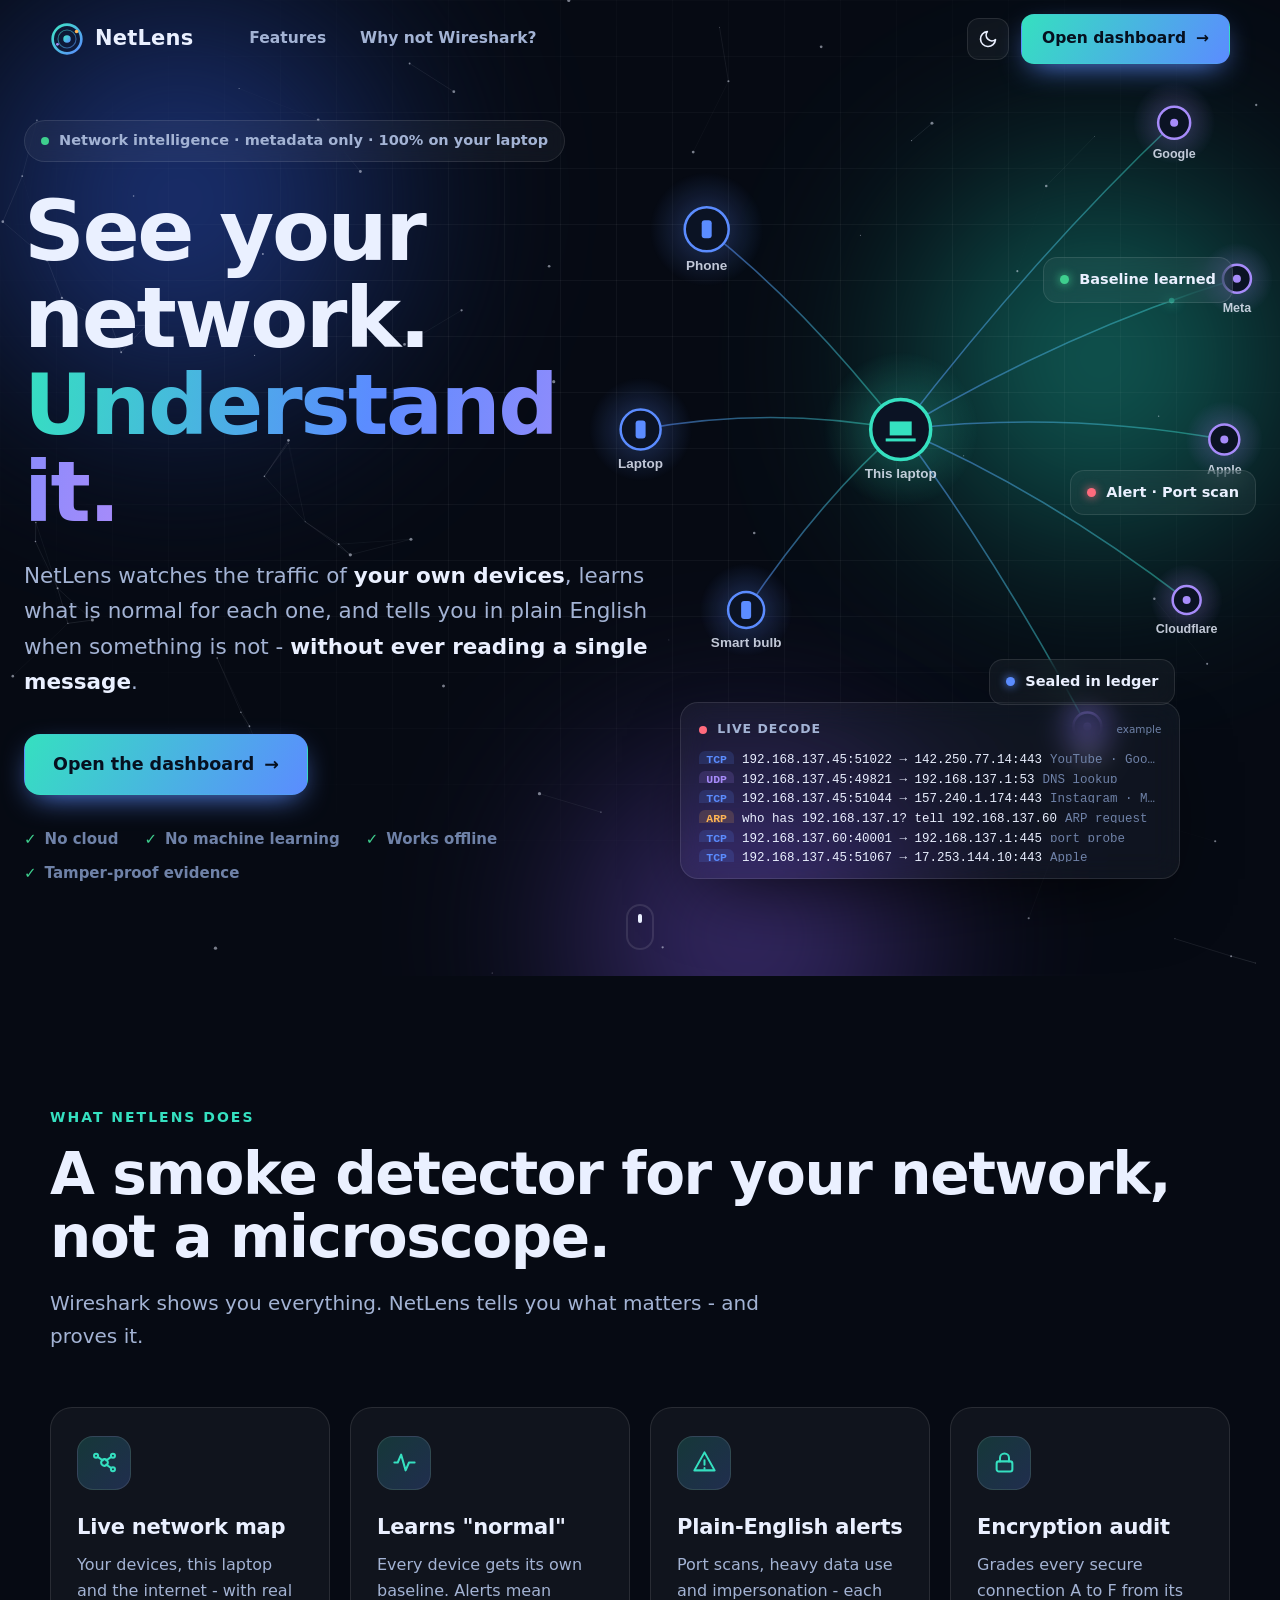
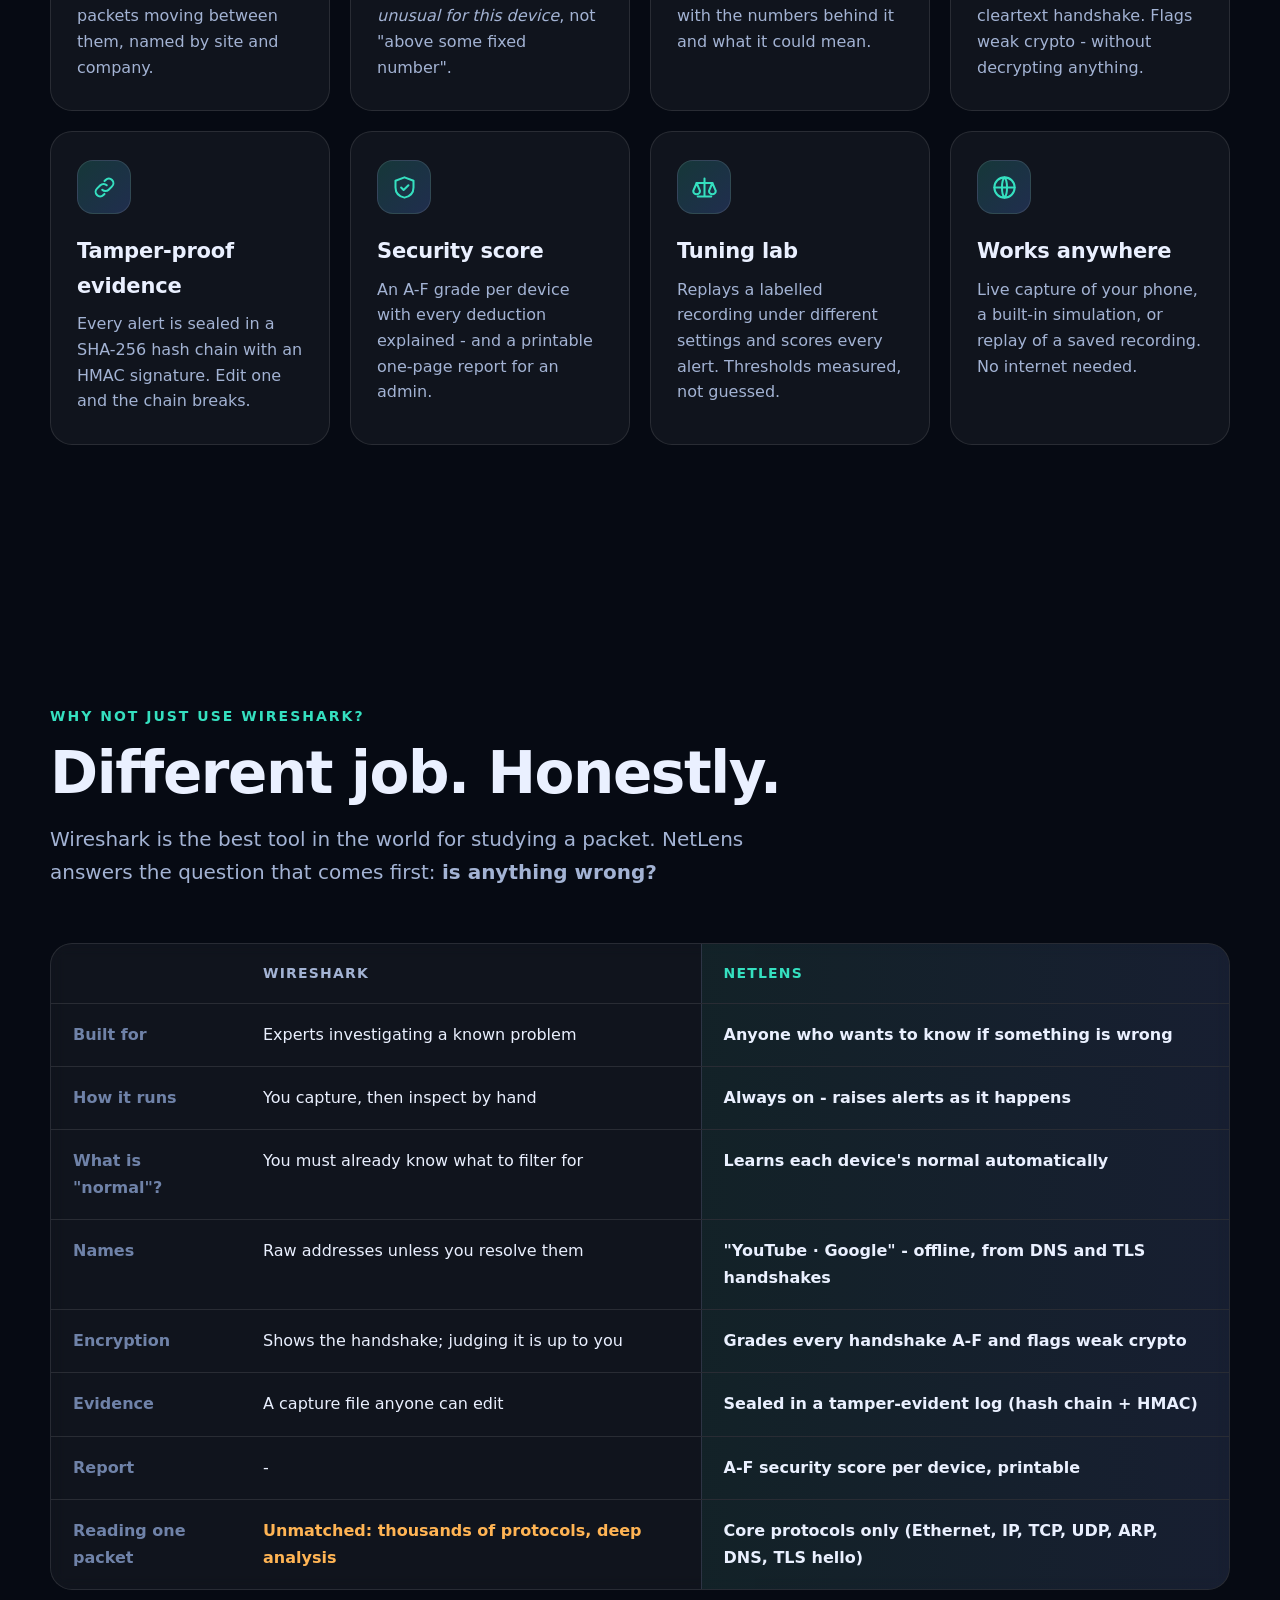
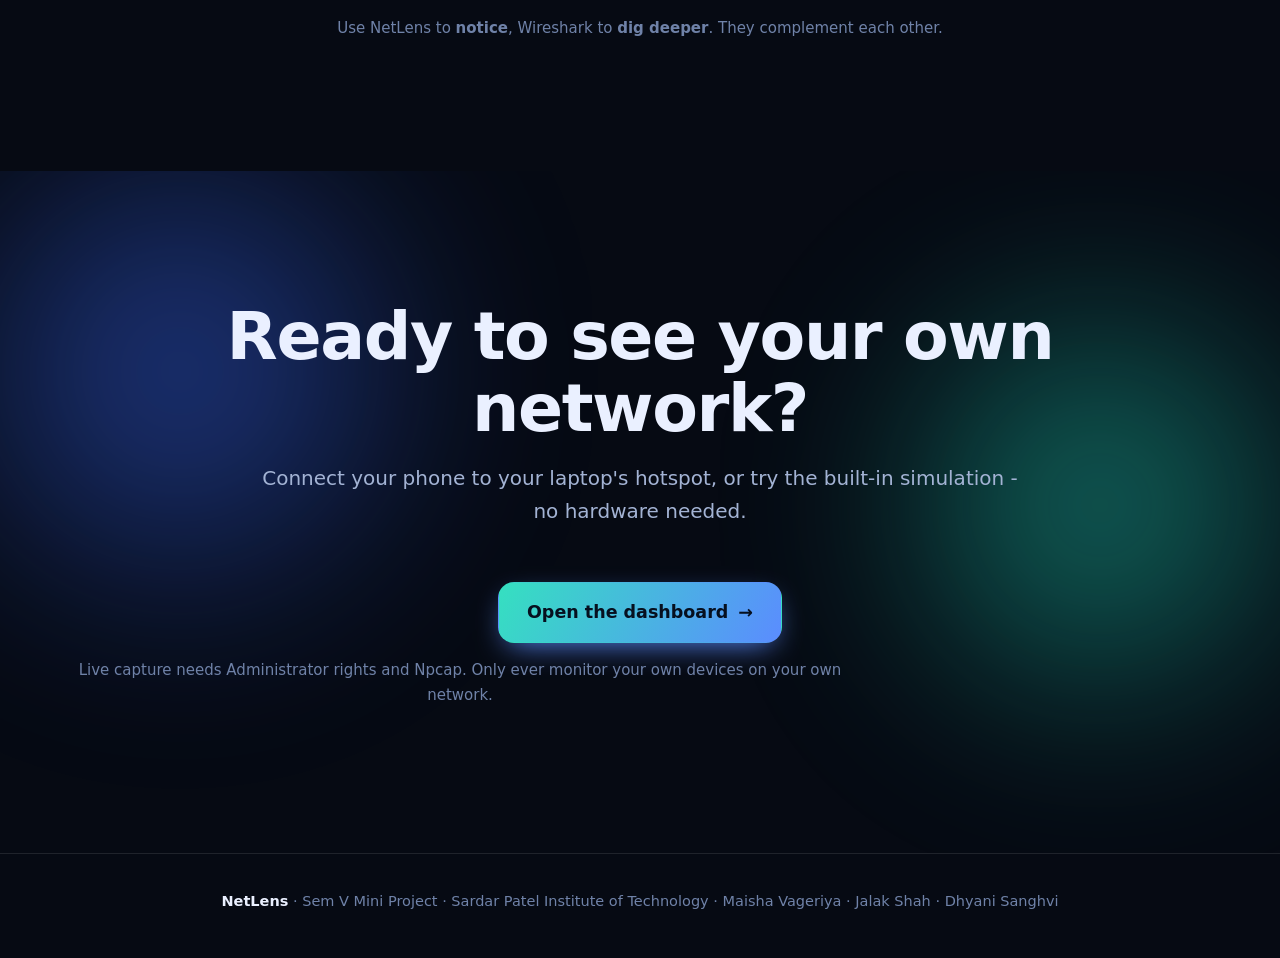
==== web/static/landing.html @ 74cfaad6 "Add landing page with a live network hero A new welcome page is served at / and the dashboard moves " ====
<!doctype html>
<html lang="en" data-theme="dark">
<head>
<meta charset="utf-8">
<meta name="viewport" content="width=device-width, initial-scale=1">
<title>NetLens - See your network. Understand it.</title>
<meta name="description" content="NetLens watches the traffic of your own devices, learns what is normal for each one, and tells you in plain English when something is not - without reading a single message.">
<link rel="icon" href="data:image/svg+xml,%3Csvg xmlns='http://www.w3.org/2000/svg' viewBox='0 0 64 64'%3E%3Ccircle cx='32' cy='32' r='26' fill='none' stroke='%233ee6c4' stroke-width='6'/%3E%3Ccircle cx='32' cy='32' r='9' fill='%235b8cff'/%3E%3C/svg%3E">
<script>
  /* Apply the saved theme before first paint (landing defaults to dark). */
  (function () {
    try { var t = JSON.parse(localStorage.getItem("netlens.theme")); if (t === "light" || t === "dark") document.documentElement.dataset.theme = t; } catch (e) {}
  })();
</script>
<link rel="stylesheet" href="css/landing.css">

</head>
<body>

<svg width="0" height="0" style="position:absolute" aria-hidden="true">
  <defs><linearGradient id="lg" x1="0" y1="0" x2="1" y2="1"><stop offset="0" stop-color="#3ee6c4"/><stop offset="1" stop-color="#5b8cff"/></linearGradient></defs>
</svg>

<div class="scrollbar" id="scrollbar"></div>

<header class="nav" id="nav">
  <a class="brand" href="#top" aria-label="NetLens home">
    <svg viewBox="0 0 64 64" aria-hidden="true"><circle cx="32" cy="32" r="27" fill="none" stroke="url(#lg)" stroke-width="5"/><circle cx="32" cy="32" r="17" fill="none" stroke="url(#lg)" stroke-width="2" opacity=".55"/><circle cx="32" cy="32" r="7" fill="url(#lg)"/><circle cx="50" cy="18" r="3.4" fill="#ffb454"/><circle cx="14" cy="42" r="2.6" fill="#a78bfa"/></svg>
    <b>NetLens</b>
  </a>
  <nav class="links">
    <a href="#features">Features</a><a href="#compare">Why not Wireshark?</a>
  </nav>
  <div class="actions">
    <button class="icon-btn" id="themeBtn" aria-label="Switch between dark and light theme" title="Switch theme">
      <svg class="sun" viewBox="0 0 24 24" fill="none" stroke="currentColor" stroke-width="2" stroke-linecap="round"><circle cx="12" cy="12" r="4"/><path d="M12 2v2M12 20v2M4.9 4.9l1.4 1.4M17.7 17.7l1.4 1.4M2 12h2M20 12h2M4.9 19.1l1.4-1.4M17.7 6.3l1.4-1.4"/></svg>
      <svg class="moon" viewBox="0 0 24 24" fill="none" stroke="currentColor" stroke-width="2" stroke-linecap="round" stroke-linejoin="round"><path d="M21 12.8A9 9 0 1 1 11.2 3a7 7 0 0 0 9.8 9.8z"/></svg>
    </button>
    <a class="btn primary" href="/dashboard">Open dashboard <span aria-hidden="true">→</span></a>
  </div>
</header>

<main id="top">

  <!-- ======================================================== HERO -->
  <section class="hero">
    <div class="aurora"><i class="a1"></i><i class="a2"></i><i class="a3"></i></div>
    <div class="grid-bg"></div>
    <canvas id="heroNet" aria-hidden="true"></canvas>

    <div class="hero-inner">
      <div class="hero-copy">
        <div class="pill reveal"><span class="dot"></span> Network intelligence · metadata only · 100% on your laptop</div>
        <h1 class="reveal d1">See your network.<br><span class="grad">Understand it.</span></h1>
        <p class="lead reveal d2">NetLens watches the traffic of <b>your own devices</b>, learns what is normal for each one, and tells you in plain English when something is not - <b>without ever reading a single message</b>.</p>
        <div class="cta-row reveal d3">
          <a class="btn primary lg" href="/dashboard">Open the dashboard <span aria-hidden="true">→</span></a>
          
        </div>
        <ul class="trust reveal d4">
          <li>No cloud</li><li>No machine learning</li><li>Works offline</li><li>Tamper-proof evidence</li>
        </ul>
      </div>

      <div class="hero-float">
        <div class="glass ticker reveal d2" aria-label="Live decode example">
          <div class="t-head"><span class="live"></span> LIVE DECODE <small>example</small></div>
          <div class="t-rows" id="ticker"></div>
        </div>
        <div class="chip c1" id="chipA"><i class="ok"></i><span>Baseline learned</span></div>
        <div class="chip c2" id="chipB"><i class="bad"></i><span>Alert · Port scan</span></div>
        <div class="chip c3" id="chipC"><i class="info"></i><span>Sealed in ledger</span></div>
      </div>
    </div>

    <a class="scroll-cue" href="#features" aria-label="Scroll down"><span></span></a>
  </section>

  <!-- ===================================================== FEATURES -->
  <section id="features" class="section">
    <div class="wrap">
      <div class="eyebrow reveal">What NetLens does</div>
      <h2 class="reveal d1">A smoke detector for your network,<br>not a microscope.</h2>
      <p class="sub reveal d2">Wireshark shows you everything. NetLens tells you what matters - and proves it.</p>

      <div class="cards">
        <article class="card tilt reveal"><div class="ico"><svg viewBox="0 0 24 24" aria-hidden="true"><circle cx="12" cy="12" r="3"/><circle cx="4.5" cy="6" r="1.8"/><circle cx="19.5" cy="6" r="1.8"/><circle cx="19.5" cy="18" r="1.8"/><path d="M6 7l4.5 3.2M18 7l-4.5 3.2M18 17l-4.5-3.2"/></svg></div><h3>Live network map</h3><p>Your devices, this laptop and the internet - with real packets moving between them, named by site and company.</p></article>
        <article class="card tilt reveal d1"><div class="ico"><svg viewBox="0 0 24 24" aria-hidden="true"><path d="M3 12h3l3-7 4 14 3-7h5"/></svg></div><h3>Learns "normal"</h3><p>Every device gets its own baseline. Alerts mean <i>unusual for this device</i>, not "above some fixed number".</p></article>
        <article class="card tilt reveal d2"><div class="ico"><svg viewBox="0 0 24 24" aria-hidden="true"><path d="M12 3l9 16H3z"/><path d="M12 10v4M12 17v.5"/></svg></div><h3>Plain-English alerts</h3><p>Port scans, heavy data use and impersonation - each with the numbers behind it and what it could mean.</p></article>
        <article class="card tilt reveal d3"><div class="ico"><svg viewBox="0 0 24 24" aria-hidden="true"><rect x="5" y="11" width="14" height="9" rx="2"/><path d="M8 11V8a4 4 0 018 0v3"/></svg></div><h3>Encryption audit</h3><p>Grades every secure connection A to F from its cleartext handshake. Flags weak crypto - without decrypting anything.</p></article>
        <article class="card tilt reveal"><div class="ico"><svg viewBox="0 0 24 24" aria-hidden="true"><path d="M10 14a4 4 0 005.7 0l3-3a4 4 0 00-5.7-5.7l-1 1"/><path d="M14 10a4 4 0 00-5.7 0l-3 3a4 4 0 005.7 5.7l1-1"/></svg></div><h3>Tamper-proof evidence</h3><p>Every alert is sealed in a SHA-256 hash chain with an HMAC signature. Edit one and the chain breaks.</p></article>
        <article class="card tilt reveal d1"><div class="ico"><svg viewBox="0 0 24 24" aria-hidden="true"><path d="M12 3l8 3v6c0 5-3.5 8-8 9-4.5-1-8-4-8-9V6z"/><path d="M9 12l2.2 2.2L15.5 10"/></svg></div><h3>Security score</h3><p>An A-F grade per device with every deduction explained - and a printable one-page report for an admin.</p></article>
        <article class="card tilt reveal d2"><div class="ico"><svg viewBox="0 0 24 24" aria-hidden="true"><path d="M12 4v16M6 20h12M5 8h14"/><path d="M5 8l-3 7a3 3 0 006 0zM19 8l-3 7a3 3 0 006 0z"/></svg></div><h3>Tuning lab</h3><p>Replays a labelled recording under different settings and scores every alert. Thresholds measured, not guessed.</p></article>
        <article class="card tilt reveal d3"><div class="ico"><svg viewBox="0 0 24 24" aria-hidden="true"><circle cx="12" cy="12" r="9"/><path d="M3 12h18M12 3c3 3 3 15 0 18M12 3c-3 3-3 15 0 18"/></svg></div><h3>Works anywhere</h3><p>Live capture of your phone, a built-in simulation, or replay of a saved recording. No internet needed.</p></article>
      </div>
    </div>
  </section>

  

  <!-- ====================================================== COMPARE -->
  <section id="compare" class="section">
    <div class="wrap">
      <div class="eyebrow reveal">Why not just use Wireshark?</div>
      <h2 class="reveal d1">Different job. Honestly.</h2>
      <p class="sub reveal d2">Wireshark is the best tool in the world for studying a packet. NetLens answers the question that comes first: <b>is anything wrong?</b></p>

      <div class="compare reveal">
        <div class="crow head"><div></div><div>Wireshark</div><div class="us">NetLens</div></div>
        <div class="crow"><div>Built for</div><div>Experts investigating a known problem</div><div class="us">Anyone who wants to know if something is wrong</div></div>
        <div class="crow"><div>How it runs</div><div>You capture, then inspect by hand</div><div class="us">Always on - raises alerts as it happens</div></div>
        <div class="crow"><div>What is "normal"?</div><div>You must already know what to filter for</div><div class="us">Learns each device's normal automatically</div></div>
        <div class="crow"><div>Names</div><div>Raw addresses unless you resolve them</div><div class="us">"YouTube · Google" - offline, from DNS and TLS handshakes</div></div>
        <div class="crow"><div>Encryption</div><div>Shows the handshake; judging it is up to you</div><div class="us">Grades every handshake A-F and flags weak crypto</div></div>
        <div class="crow"><div>Evidence</div><div>A capture file anyone can edit</div><div class="us">Sealed in a tamper-evident log (hash chain + HMAC)</div></div>
        <div class="crow"><div>Report</div><div>-</div><div class="us">A-F security score per device, printable</div></div>
        <div class="crow strong"><div>Reading one packet</div><div class="win">Unmatched: thousands of protocols, deep analysis</div><div class="us">Core protocols only (Ethernet, IP, TCP, UDP, ARP, DNS, TLS hello)</div></div>
      </div>
      <p class="fine center reveal">Use NetLens to <b>notice</b>, Wireshark to <b>dig deeper</b>. They complement each other.</p>
    </div>
  </section>

  <!-- =========================================================== CTA -->
  <section class="final section">
    <div class="aurora small"><i class="a1"></i><i class="a2"></i></div>
    <div class="wrap center">
      <h2 class="reveal">Ready to see your own network?</h2>
      <p class="sub reveal d1">Connect your phone to your laptop's hotspot, or try the built-in simulation - no hardware needed.</p>
      <div class="cta-row center reveal d2">
        <a class="btn primary lg" href="/dashboard">Open the dashboard <span aria-hidden="true">→</span></a>
      </div>
      <p class="fine reveal d3">Live capture needs Administrator rights and Npcap. Only ever monitor your own devices on your own network.</p>
    </div>
  </section>
</main>

<footer class="foot">
  <div class="wrap"><b>NetLens</b> · Sem V Mini Project · Sardar Patel Institute of Technology · Maisha Vageriya · Jalak Shah · Dhyani Sanghvi</div>
</footer>

<script src="js/landing-hero.js"></script>

</body>
</html>
---- web/static/css/landing.css ----
/* NetLens landing page - dark by default, light on request. Fully offline. */

:root, html[data-theme="dark"] {
  --bg: #060a13;
  --bg-2: #0a1020;
  --text: #eaf0ff;
  --muted: #a3b3d4;
  --faint: #6f82a8;
  --card: rgba(255, 255, 255, .045);
  --card-b: rgba(255, 255, 255, .10);
  --card-hi: rgba(255, 255, 255, .08);
  --accent: #5b8cff;
  --accent-2: #35e0c0;
  --violet: #a78bfa;
  --ok: #3ecf8e;
  --bad: #ff6b7d;
  --warn: #ffb454;
  --grid: rgba(255, 255, 255, .045);
  --nav-bg: rgba(6, 10, 19, .66);
  --shadow: 0 30px 80px -30px rgba(0, 0, 0, .8);
  --btn-text: #06101f;
  --hex-bg: #0b1324;
  color-scheme: dark;
}
html[data-theme="light"] {
  --bg: #f4f7fd;
  --bg-2: #ffffff;
  --text: #0f1930;
  --muted: #46557a;
  --faint: #7686a8;
  --card: rgba(255, 255, 255, .82);
  --card-b: #d9e2f2;
  --card-hi: #ffffff;
  --accent: #2456d8;
  --accent-2: #0f9d8f;
  --violet: #6d4fd6;
  --ok: #138a55;
  --bad: #d03a3a;
  --warn: #b45f06;
  --grid: rgba(20, 40, 90, .06);
  --nav-bg: rgba(244, 247, 253, .78);
  --shadow: 0 30px 70px -30px rgba(30, 50, 100, .35);
  --btn-text: #ffffff;
  --hex-bg: #121a2b;
  color-scheme: light;
}

* { box-sizing: border-box; }
html { scroll-behavior: smooth; scroll-padding-top: 76px; }
body {
  margin: 0; background: var(--bg); color: var(--text); overflow-x: hidden;
  font: 17px/1.65 "Segoe UI Variable Text", "Segoe UI", Inter, system-ui, -apple-system, Roboto, sans-serif;
  -webkit-font-smoothing: antialiased; transition: background .35s, color .35s;
}
a { color: inherit; text-decoration: none; }
b { font-weight: 650; }
code { font-family: "Cascadia Mono", Consolas, monospace; font-size: .86em; background: var(--card); border: 1px solid var(--card-b); border-radius: 7px; padding: 1px 7px; }
.wrap { width: min(1180px, 100% - 48px); margin: 0 auto; }
.center { text-align: center; }
.grad { background: linear-gradient(100deg, var(--accent-2), var(--accent) 55%, var(--violet)); -webkit-background-clip: text; background-clip: text; color: transparent; }

/* ------------------------------------------------------------------ nav */
.scrollbar { position: fixed; top: 0; left: 0; height: 3px; width: 0; z-index: 100; background: linear-gradient(90deg, var(--accent-2), var(--accent), var(--violet)); box-shadow: 0 0 14px var(--accent); }
.nav { position: fixed; top: 0; left: 0; right: 0; z-index: 90; display: flex; align-items: center; gap: 24px; padding: 14px max(24px, calc((100% - 1180px) / 2)); background: transparent; transition: background .3s, backdrop-filter .3s, border-color .3s; border-bottom: 1px solid transparent; }
.nav.stuck { background: var(--nav-bg); backdrop-filter: blur(14px) saturate(1.4); border-bottom-color: var(--card-b); }
.brand { display: flex; align-items: center; gap: 11px; font-size: 21px; letter-spacing: .2px; }
.brand svg { width: 34px; height: 34px; }
.links { display: flex; gap: 6px; margin-left: 18px; flex: 1; }
.links a { padding: 8px 14px; border-radius: 10px; color: var(--muted); font-weight: 550; font-size: 15.5px; transition: color .2s, background .2s; }
.links a:hover { color: var(--text); background: var(--card); }
.actions { display: flex; align-items: center; gap: 12px; }
.icon-btn { width: 42px; height: 42px; border-radius: 12px; border: 1px solid var(--card-b); background: var(--card); color: var(--text); cursor: pointer; display: grid; place-items: center; transition: transform .2s, background .2s; }
.icon-btn:hover { transform: rotate(18deg) scale(1.06); background: var(--card-hi); }
.icon-btn svg { width: 20px; height: 20px; }
html[data-theme="dark"] .icon-btn .sun { display: none; }
html[data-theme="light"] .icon-btn .moon { display: none; }

.btn { display: inline-flex; align-items: center; gap: 10px; padding: 11px 20px; border-radius: 13px; font-weight: 650; font-size: 15.5px; border: 1px solid var(--card-b); background: var(--card); color: var(--text); cursor: pointer; transition: transform .2s, box-shadow .25s, background .2s; white-space: nowrap; }
.btn:hover { transform: translateY(-2px); background: var(--card-hi); }
.btn.primary { background: linear-gradient(120deg, var(--accent-2), var(--accent)); color: var(--btn-text); border-color: transparent; box-shadow: 0 10px 30px -10px var(--accent); }
.btn.primary:hover { box-shadow: 0 16px 40px -10px var(--accent); background: linear-gradient(120deg, var(--accent-2), var(--accent)); filter: brightness(1.08); }
.btn.lg { padding: 15px 28px; font-size: 17.5px; border-radius: 16px; }
.btn span { transition: transform .25s; }
.btn:hover span { transform: translateX(4px); }

/* ----------------------------------------------------------------- hero */
.hero { position: relative; min-height: 100vh; display: flex; align-items: center; overflow: hidden; padding: 120px 0 90px; isolation: isolate; }
.aurora { position: absolute; inset: 0; z-index: -3; overflow: hidden; }
.aurora i { position: absolute; border-radius: 50%; filter: blur(90px); opacity: .55; animation: drift 22s ease-in-out infinite; }
.aurora .a1 { width: 640px; height: 640px; left: -140px; top: -120px; background: radial-gradient(circle, #3a6bff, transparent 65%); }
.aurora .a2 { width: 560px; height: 560px; right: -100px; top: 8%; background: radial-gradient(circle, #20e0c0, transparent 65%); animation-delay: -7s; animation-duration: 28s; }
.aurora .a3 { width: 520px; height: 520px; left: 38%; bottom: -220px; background: radial-gradient(circle, #8f63ff, transparent 65%); animation-delay: -13s; }
html[data-theme="light"] .aurora i { opacity: .28; }
.aurora.small { position: absolute; z-index: -1; }
@keyframes drift { 0%, 100% { transform: translate(0, 0) scale(1); } 33% { transform: translate(60px, 40px) scale(1.12); } 66% { transform: translate(-40px, 70px) scale(.94); } }
.grid-bg { position: absolute; inset: 0; z-index: -2; background-image: linear-gradient(var(--grid) 1px, transparent 1px), linear-gradient(90deg, var(--grid) 1px, transparent 1px); background-size: 56px 56px; mask-image: radial-gradient(ellipse 80% 70% at 55% 40%, #000 30%, transparent 78%); -webkit-mask-image: radial-gradient(ellipse 80% 70% at 55% 40%, #000 30%, transparent 78%); }
#heroNet { position: absolute; inset: 0; width: 100%; height: 100%; z-index: -1; }
.hero-inner { width: min(1240px, 100% - 48px); margin: 0 auto; display: grid; grid-template-columns: minmax(0, 1.05fr) minmax(0, .95fr); gap: 20px; align-items: center; position: relative; }
.pill { display: inline-flex; align-items: center; gap: 10px; padding: 8px 16px; border-radius: 99px; border: 1px solid var(--card-b); background: var(--card); backdrop-filter: blur(8px); font-size: 14.5px; color: var(--muted); font-weight: 550; }
.pill .dot { width: 8px; height: 8px; border-radius: 50%; background: var(--ok); box-shadow: 0 0 0 0 var(--ok); animation: ping 2s infinite; }
@keyframes ping { 70% { box-shadow: 0 0 0 9px transparent; } 100% { box-shadow: 0 0 0 0 transparent; } }
.hero h1 { font-size: clamp(44px, 6.6vw, 88px); line-height: 1.03; letter-spacing: -2.4px; margin: 26px 0 22px; font-weight: 780; }
.lead { font-size: clamp(18px, 1.7vw, 21.5px); color: var(--muted); max-width: 640px; margin: 0 0 34px; }
.lead b { color: var(--text); }
.cta-row { display: flex; gap: 14px; flex-wrap: wrap; }
.cta-row.center { justify-content: center; }
.trust { display: flex; gap: 10px 26px; flex-wrap: wrap; list-style: none; padding: 0; margin: 32px 0 0; color: var(--faint); font-size: 15px; font-weight: 550; }
.trust li::before { content: "✓"; color: var(--ok); margin-right: 8px; font-weight: 800; }

.hero-float { position: relative; height: 560px; }
.glass { background: var(--card); border: 1px solid var(--card-b); backdrop-filter: blur(14px) saturate(1.3); border-radius: 18px; box-shadow: var(--shadow); }
.ticker { position: absolute; left: 0; bottom: -96px; width: min(500px, 100%); padding: 16px 18px; }
.t-head { display: flex; align-items: center; gap: 10px; font-size: 12.5px; font-weight: 750; letter-spacing: 1px; color: var(--muted); margin-bottom: 10px; }
.t-head small { font-weight: 500; letter-spacing: 0; color: var(--faint); margin-left: auto; }
.live { width: 8px; height: 8px; border-radius: 50%; background: var(--bad); animation: blink 1.1s infinite; }
@keyframes blink { 50% { opacity: .25; } }
.t-rows { font-family: "Cascadia Mono", Consolas, monospace; font-size: 12.5px; display: grid; gap: 6px; height: 112px; overflow: hidden; }
.t-row { display: flex; gap: 8px; align-items: baseline; animation: rowin .5s ease-out both; white-space: nowrap; min-width: 0; overflow: hidden; }
.t-row > span:nth-child(2) { flex: none; }
.t-row .pr { font-weight: 700; padding: 0 7px; border-radius: 6px; font-size: 11.5px; }
.t-row .pr.TCP { color: var(--accent); background: rgba(91, 140, 255, .16); }
.t-row .pr.UDP { color: var(--violet); background: rgba(167, 139, 250, .16); }
.t-row .pr.ARP { color: var(--warn); background: rgba(255, 180, 84, .16); }
.t-row .nm { color: var(--faint); overflow: hidden; text-overflow: ellipsis; }
@keyframes rowin { from { opacity: 0; transform: translateY(10px); } to { opacity: 1; transform: none; } }
.chip { position: absolute; display: flex; align-items: center; gap: 10px; padding: 10px 16px; border-radius: 14px; font-size: 14.5px; font-weight: 650; background: var(--card); border: 1px solid var(--card-b); backdrop-filter: blur(14px); box-shadow: var(--shadow); animation: bob 6s ease-in-out infinite; }
.chip i { width: 9px; height: 9px; border-radius: 50%; }
.chip i.ok { background: var(--ok); box-shadow: 0 0 10px var(--ok); }
.chip i.bad { background: var(--bad); box-shadow: 0 0 10px var(--bad); }
.chip i.info { background: var(--accent); box-shadow: 0 0 10px var(--accent); }
.chip.c1 { right: 4%; top: 6%; }
.chip.c2 { right: 0; top: 44%; animation-delay: -2s; }
.chip.c3 { right: 14%; bottom: 14%; animation-delay: -4s; }
@keyframes bob { 0%, 100% { transform: translateY(0); } 50% { transform: translateY(-12px); } }
.scroll-cue { position: absolute; bottom: 26px; left: 50%; transform: translateX(-50%); width: 28px; height: 46px; border: 2px solid var(--card-b); border-radius: 18px; display: grid; justify-items: center; padding-top: 8px; }
.scroll-cue span { width: 4px; height: 9px; border-radius: 3px; background: var(--text); animation: wheel 1.8s infinite; }
@keyframes wheel { 0% { opacity: 1; transform: translateY(0); } 80% { opacity: 0; transform: translateY(16px); } 100% { opacity: 0; } }

/* -------------------------------------------------------------- sections */
.section { padding: 130px 0; position: relative; }
.eyebrow { font-size: 14px; font-weight: 750; letter-spacing: 2px; text-transform: uppercase; color: var(--accent-2); margin-bottom: 14px; }
.section h2 { font-size: clamp(34px, 4.6vw, 58px); line-height: 1.08; letter-spacing: -1.4px; margin: 0 0 18px; font-weight: 760; }
.sub { font-size: 20px; color: var(--muted); max-width: 760px; margin: 0 0 54px; }
.center .sub { margin-left: auto; margin-right: auto; }
.fine { color: var(--faint); font-size: 15px; max-width: 820px; }
.fine.center { margin: 26px auto 0; text-align: center; }

.cards { display: grid; grid-template-columns: repeat(4, minmax(0, 1fr)); gap: 20px; }
@media (max-width: 1100px) { .cards { grid-template-columns: repeat(2, 1fr); } }
@media (max-width: 640px) { .cards { grid-template-columns: 1fr; } }
.card { position: relative; padding: 28px 26px 30px; border-radius: 22px; background: var(--card); border: 1px solid var(--card-b); overflow: hidden; transform-style: preserve-3d; transition: transform .25s ease-out, border-color .3s, box-shadow .3s; }
.card::before { content: ""; position: absolute; inset: 0; background: radial-gradient(420px circle at var(--mx, 50%) var(--my, 0%), rgba(91, 140, 255, .22), transparent 45%); opacity: 0; transition: opacity .3s; pointer-events: none; }
.card:hover { border-color: rgba(91, 140, 255, .55); box-shadow: 0 24px 60px -24px rgba(91, 140, 255, .5); }
.card:hover::before { opacity: 1; }
.card .ico svg { width: 27px; height: 27px; fill: none; stroke: currentColor; stroke-width: 1.8; stroke-linecap: round; stroke-linejoin: round; }
.card .ico { width: 54px; height: 54px; border-radius: 16px; display: grid; place-items: center; font-size: 25px; font-weight: 800; background: linear-gradient(135deg, rgba(53, 224, 192, .18), rgba(91, 140, 255, .22)); border: 1px solid var(--card-b); margin-bottom: 20px; color: var(--accent-2); }
.card h3 { margin: 0 0 8px; font-size: 21px; letter-spacing: -.2px; }
.card p { margin: 0; color: var(--muted); font-size: 16px; line-height: 1.6; }

/* ------------------------------------------------------------- compare */
.compare { border: 1px solid var(--card-b); border-radius: 22px; overflow: hidden; background: var(--card); backdrop-filter: blur(8px); }
.crow { display: grid; grid-template-columns: 190px 1fr 1.15fr; gap: 0; border-top: 1px solid var(--card-b); font-size: 16px; }
.crow > div { padding: 18px 22px; }
.crow > div:first-child { color: var(--faint); font-weight: 650; }
.crow > .us { background: linear-gradient(90deg, rgba(53, 224, 192, .07), rgba(91, 140, 255, .09)); border-left: 1px solid var(--card-b); font-weight: 560; }
.crow.head { border-top: 0; font-weight: 750; font-size: 14px; letter-spacing: 1.2px; text-transform: uppercase; color: var(--muted); }
.crow.head .us { color: var(--accent-2); }
.crow.strong .win { color: var(--warn); font-weight: 600; }
@media (max-width: 800px) { .crow { grid-template-columns: 1fr; } .crow > .us { border-left: 0; } .crow.head { display: none; } }

/* ----------------------------------------------------------- final CTA */
.final { overflow: hidden; isolation: isolate; text-align: center; }
.final h2 { font-size: clamp(36px, 5.2vw, 68px); }
.foot { padding: 36px 0 44px; color: var(--faint); font-size: 14.5px; border-top: 1px solid var(--card-b); text-align: center; }
.foot b { color: var(--text); }

/* -------------------------------------------------------------- reveal */
.reveal { opacity: 0; transform: translateY(28px); transition: opacity .8s cubic-bezier(.2, .8, .2, 1), transform .8s cubic-bezier(.2, .8, .2, 1); }
.reveal.in { opacity: 1; transform: none; }
.reveal.d1 { transition-delay: .09s; } .reveal.d2 { transition-delay: .18s; } .reveal.d3 { transition-delay: .27s; } .reveal.d4 { transition-delay: .36s; }

@media (max-width: 960px) {
  .hero-inner { grid-template-columns: 1fr; }
  .hero-float { height: 300px; }
  .links { display: none; }
  .nav { gap: 12px; }
  .actions { margin-left: auto; }
}
@media (prefers-reduced-motion: reduce) {
  *, *::before, *::after { animation-duration: .001ms !important; animation-iteration-count: 1 !important; transition-duration: .001ms !important; scroll-behavior: auto !important; }
  .reveal { opacity: 1; transform: none; }
}
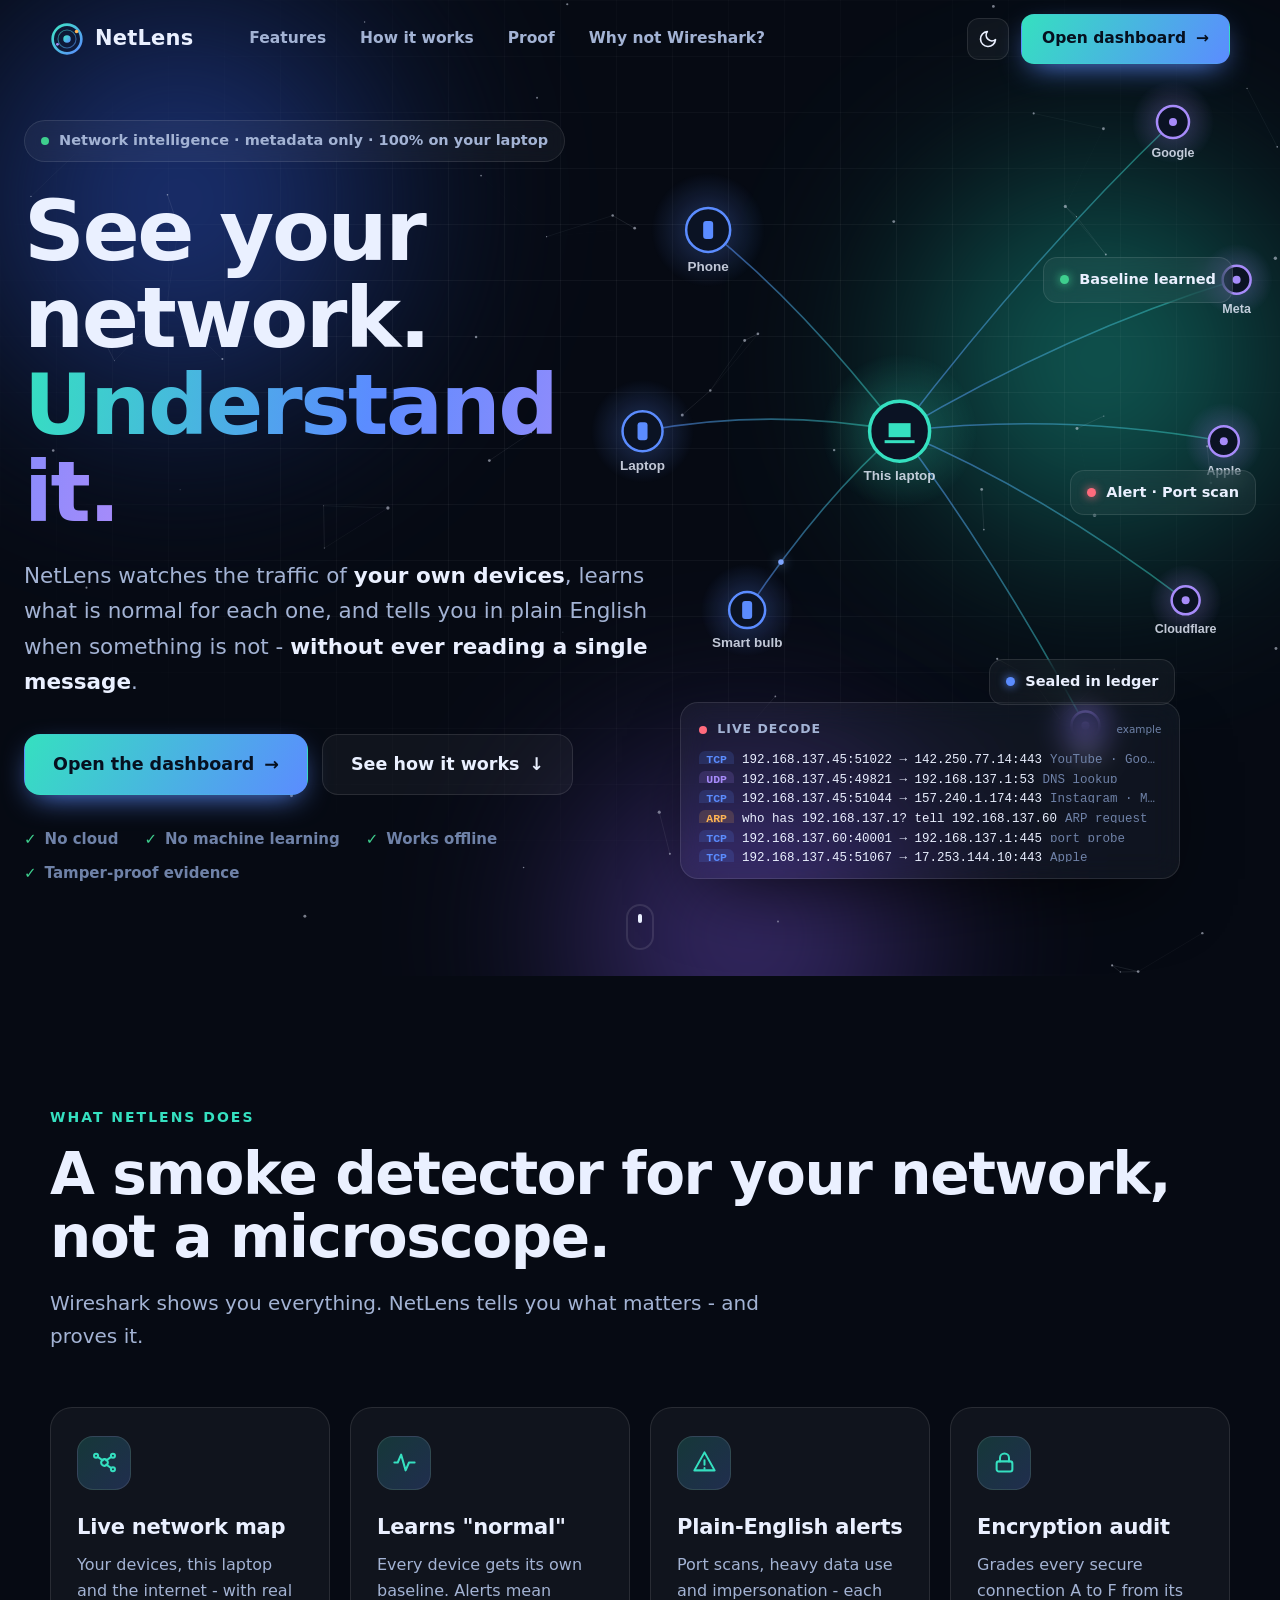
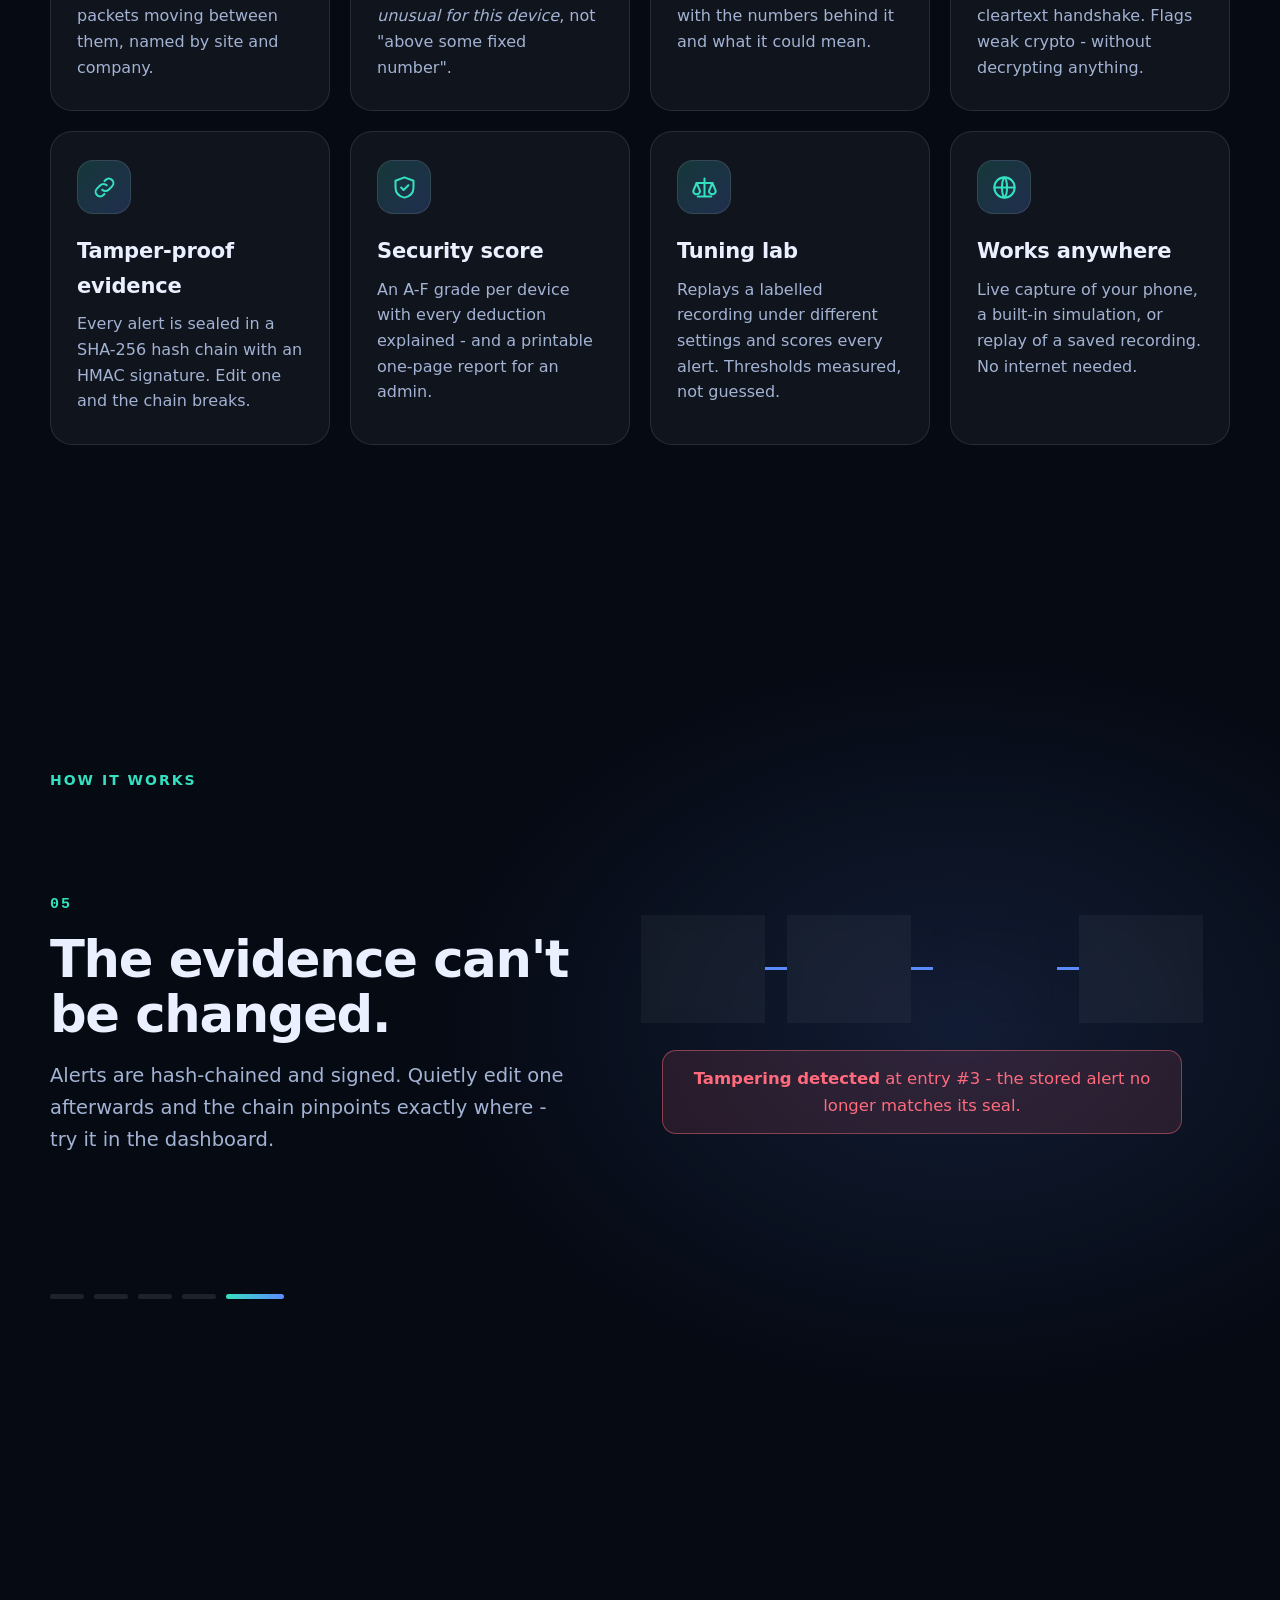
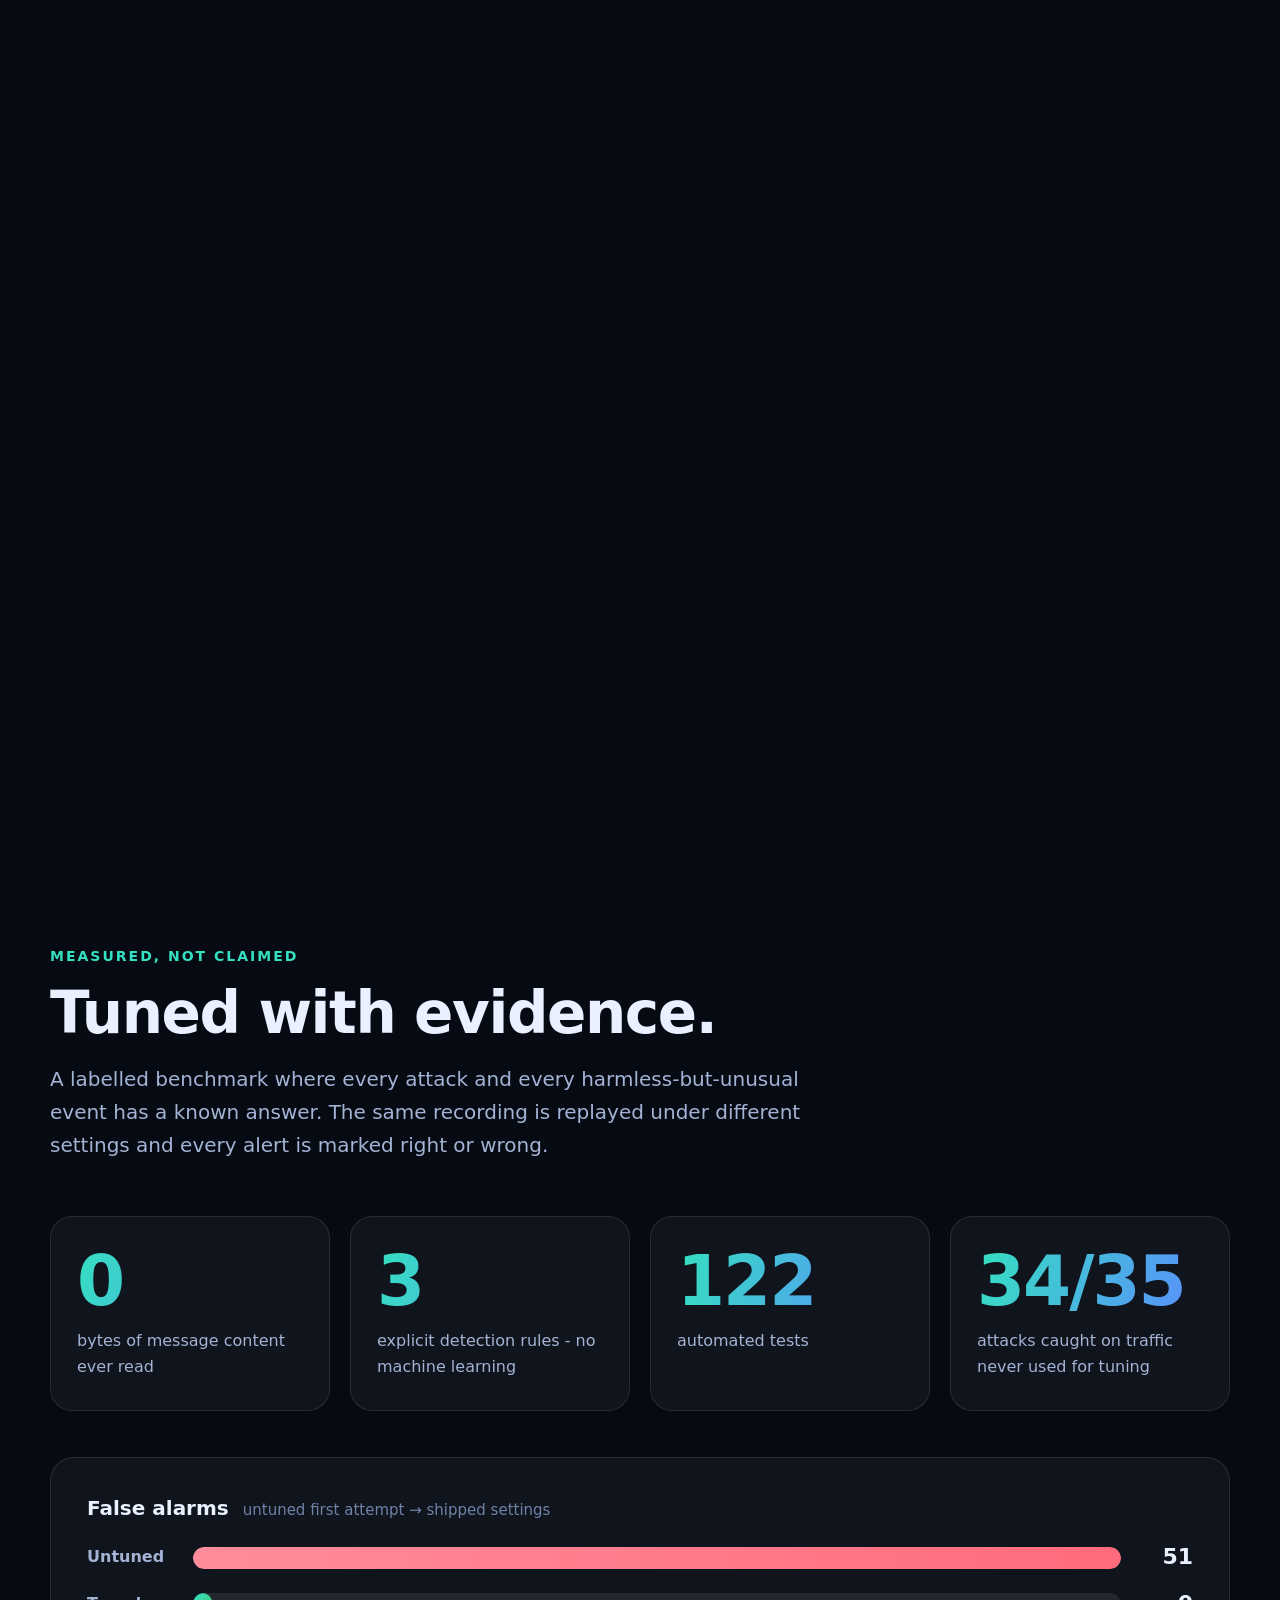
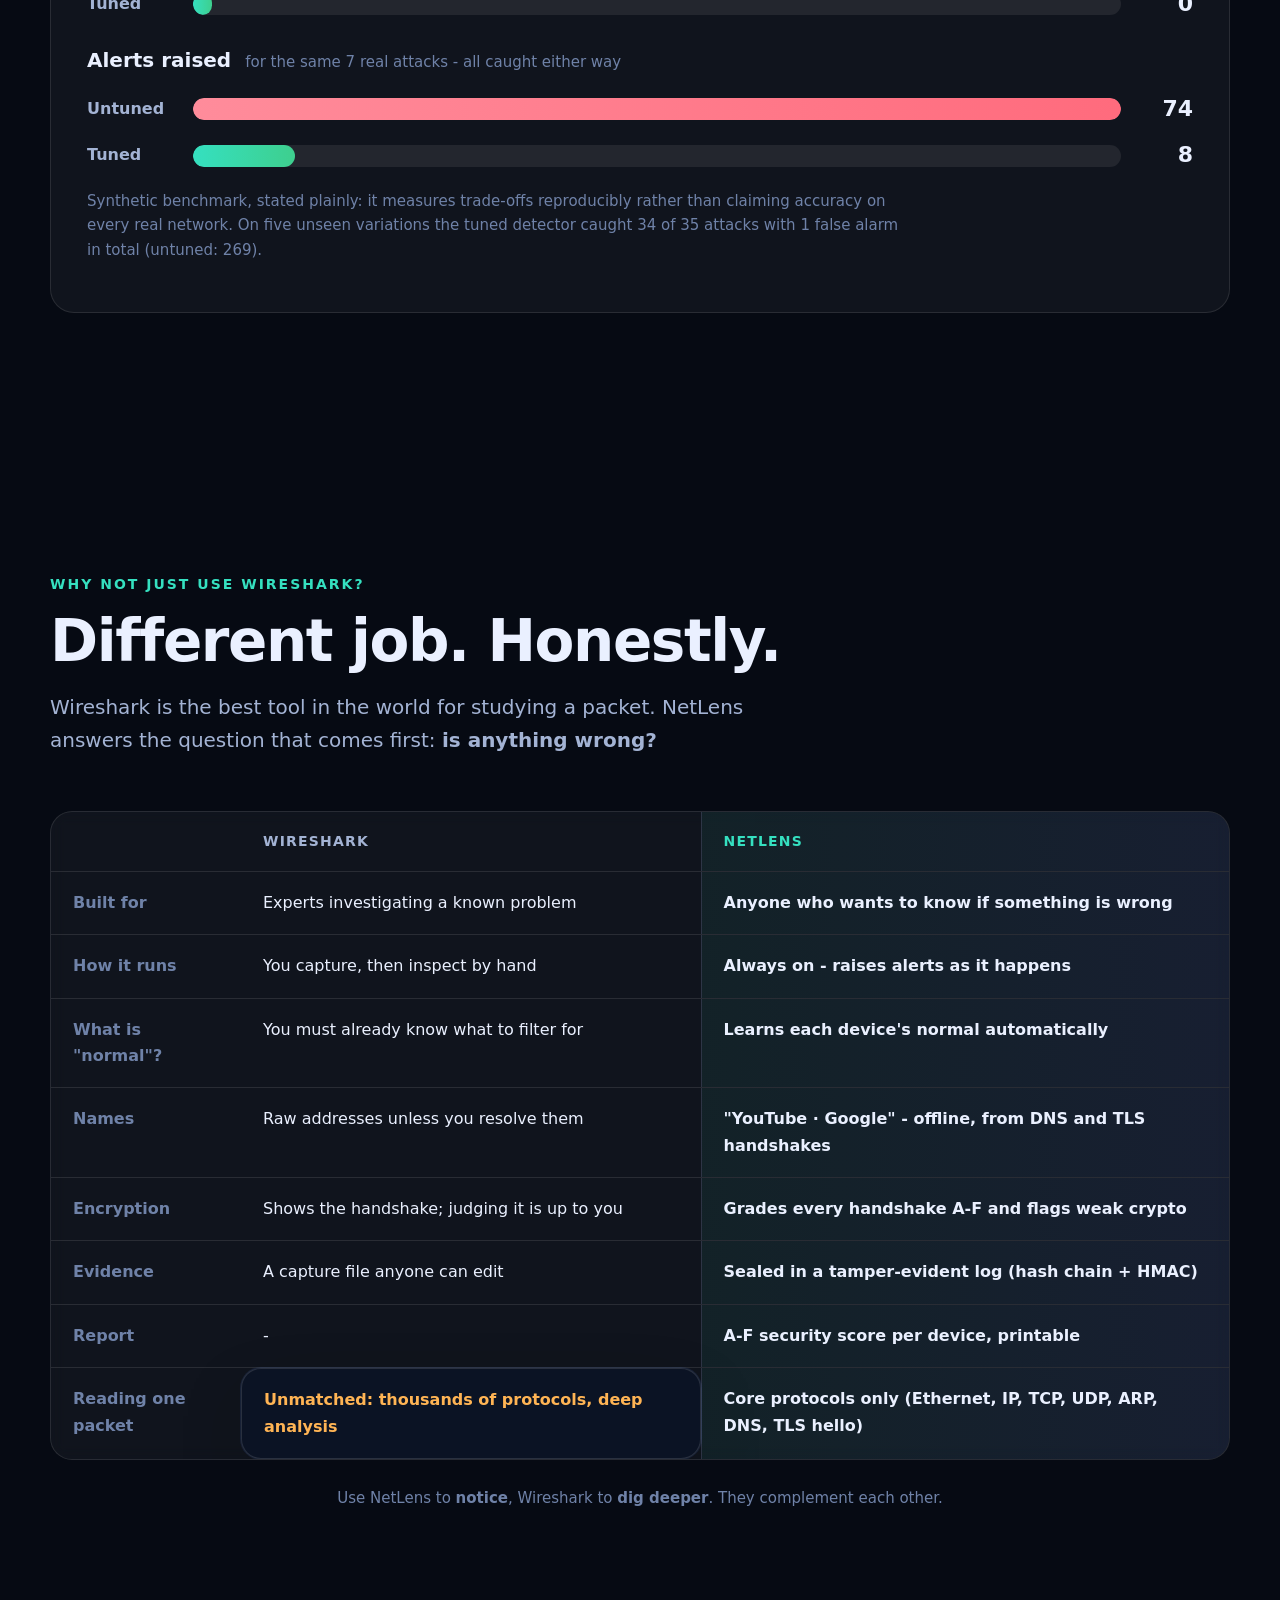
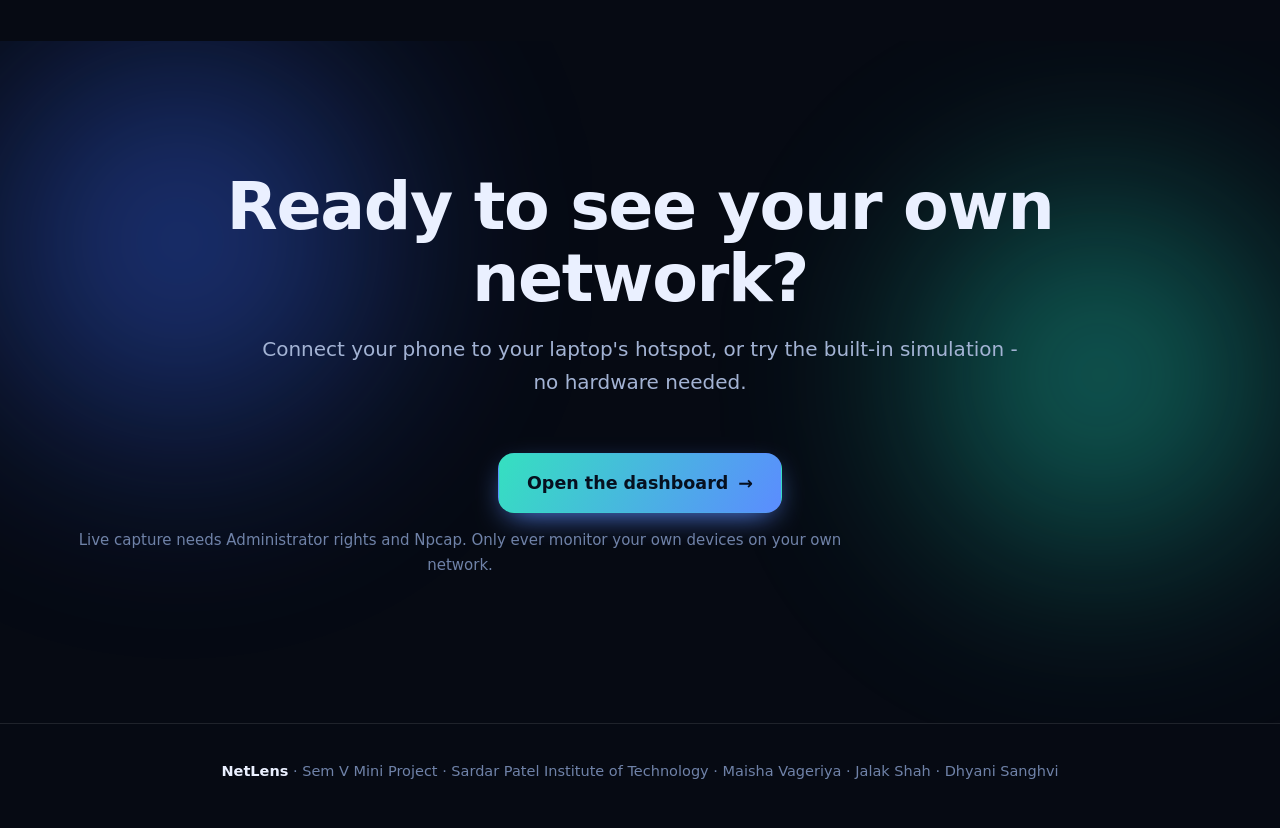
==== commit c9516ea1: "Add scroll-driven packet story and measured results to the landing page A pinned five-scene story fo" ====
--- a/web/static/landing.html
+++ b/web/static/landing.html
@@ -13,7 +13,7 @@
   })();
 </script>
 <link rel="stylesheet" href="css/landing.css">
-
+<!--STORY--><link rel="stylesheet" href="css/landing-story.css"><!--/STORY-->
 </head>
 <body>
 
@@ -29,7 +29,7 @@
     <b>NetLens</b>
   </a>
   <nav class="links">
-    <a href="#features">Features</a><a href="#compare">Why not Wireshark?</a>
+    <a href="#features">Features</a><!--STORY--><a href="#story">How it works</a><a href="#proof">Proof</a><!--/STORY--><a href="#compare">Why not Wireshark?</a>
   </nav>
   <div class="actions">
     <button class="icon-btn" id="themeBtn" aria-label="Switch between dark and light theme" title="Switch theme">
@@ -55,7 +55,7 @@
         <p class="lead reveal d2">NetLens watches the traffic of <b>your own devices</b>, learns what is normal for each one, and tells you in plain English when something is not - <b>without ever reading a single message</b>.</p>
         <div class="cta-row reveal d3">
           <a class="btn primary lg" href="/dashboard">Open the dashboard <span aria-hidden="true">→</span></a>
-          
+          <!--STORY--><a class="btn ghost lg" href="#story">See how it works <span aria-hidden="true">↓</span></a><!--/STORY-->
         </div>
         <ul class="trust reveal d4">
           <li>No cloud</li><li>No machine learning</li><li>Works offline</li><li>Tamper-proof evidence</li>
@@ -96,7 +96,60 @@
     </div>
   </section>
 
-  
+  <!--STORY-->
+  <!-- =============================================== SCROLL STORY -->
+  <section class="story" id="story">
+    <div class="stage">
+      <div class="story-copy">
+        <div class="eyebrow">How it works</div>
+        <div class="steps" id="storySteps">
+          <article class="step on" data-i="0"><span class="n">01</span><h2>It starts as raw bytes.</h2><p>Every packet your phone sends reaches this laptop as nothing but numbers. NetLens captures them untouched - and never reads a message.</p></article>
+          <article class="step" data-i="1"><span class="n">02</span><h2>Decoded by hand.</h2><p>Ethernet, IP, TCP, DNS and TLS are parsed with <code>struct.unpack</code> at their RFC byte offsets. No black box: every field traces back to its bytes.</p></article>
+          <article class="step" data-i="2"><span class="n">03</span><h2>Packets become conversations.</h2><p>Grouped by 5-tuple and named offline - <b>"YouTube · Google"</b>, not <code>142.250.77.14</code>. The map draws itself.</p></article>
+          <article class="step" data-i="3"><span class="n">04</span><h2>It learns what's normal.</h2><p>Each device builds its own baseline. When one jumps far outside it, you get an alert with the numbers - and attacks can't teach it they're normal.</p></article>
+          <article class="step" data-i="4"><span class="n">05</span><h2>The evidence can't be changed.</h2><p>Alerts are hash-chained and signed. Quietly edit one afterwards and the chain pinpoints exactly where - try it in the dashboard.</p></article>
+        </div>
+        <div class="dots" id="storyDots"><i class="on"></i><i></i><i></i><i></i><i></i></div>
+      </div>
+
+      <div class="story-visual" aria-hidden="true">
+        <div class="scene s0 on"><div class="win"><div class="win-bar"><i></i><i></i><i></i><span>raw frame · 54 bytes</span></div><div class="hex" id="hex0"></div></div></div>
+        <div class="scene s1"><div class="win"><div class="win-bar"><i></i><i></i><i></i><span>decoded by hand</span></div><div class="hex" id="hex1"></div>
+          <div class="legend"><span class="eth">Ethernet</span><span class="ip">IPv4</span><span class="tcp">TCP</span></div>
+          <div class="fields" id="fields1"></div></div></div>
+        <div class="scene s2"><svg viewBox="0 0 520 380" class="flowsvg" id="flowsvg"></svg></div>
+        <div class="scene s3"><div class="win wide"><div class="win-bar"><i></i><i></i><i></i><span>phone · bytes per window</span></div><svg viewBox="0 0 520 280" class="barsvg" id="barsvg"></svg><div class="alertpop"><b>ALERT</b> Unusually heavy data use<small>8.2× its normal</small></div></div></div>
+        <div class="scene s4"><div class="chain" id="chain"></div><div class="verdict"><b>Tampering detected</b> at entry #3 - the stored alert no longer matches its seal.</div></div>
+      </div>
+    </div>
+  </section>
+
+  <!-- ============================================== MEASURED RESULTS -->
+  <section class="proof section" id="proof">
+    <div class="wrap">
+      <div class="eyebrow reveal">Measured, not claimed</div>
+      <h2 class="reveal d1">Tuned with evidence.</h2>
+      <p class="sub reveal d2">A labelled benchmark where every attack and every harmless-but-unusual event has a known answer. The same recording is replayed under different settings and every alert is marked right or wrong.</p>
+
+      <div class="counters">
+        <div class="counter reveal"><b data-count="0">0</b><span>bytes of message content ever read</span></div>
+        <div class="counter reveal d1"><b data-count="3">0</b><span>explicit detection rules - no machine learning</span></div>
+        <div class="counter reveal d2"><b data-count="123">0</b><span>automated tests</span></div>
+        <div class="counter reveal d3"><b data-count="34" data-of="35">0</b><span>attacks caught on traffic never used for tuning</span></div>
+      </div>
+
+      <div class="beforeafter reveal">
+        <div class="ba-title"><b>False alarms</b><span>untuned first attempt → shipped settings</span></div>
+        <div class="ba-row"><label>Untuned</label><div class="ba-bar"><i class="bad" style="--w:100%"></i></div><em data-count="52">0</em></div>
+        <div class="ba-row"><label>Tuned</label><div class="ba-bar"><i class="ok" style="--w:2%"></i></div><em data-count="0">0</em></div>
+        <div class="ba-title" style="margin-top:22px"><b>Alerts raised</b><span>for the same 7 real attacks - all caught either way</span></div>
+        <div class="ba-row"><label>Untuned</label><div class="ba-bar"><i class="bad" style="--w:100%"></i></div><em data-count="75">0</em></div>
+        <div class="ba-row"><label>Tuned</label><div class="ba-bar"><i class="ok" style="--w:11%"></i></div><em data-count="8">0</em></div>
+        <p class="fine">Synthetic benchmark, stated plainly: it measures trade-offs reproducibly rather than claiming accuracy on every real network. On five unseen variations the tuned detector caught 34 of 35 attacks with 1 false alarm in total (untuned: 269).</p>
+      </div>
+    </div>
+  </section>
+  <!--/STORY-->
 
   <!-- ====================================================== COMPARE -->
   <section id="compare" class="section">
@@ -139,6 +192,6 @@
 </footer>
 
 <script src="js/landing-hero.js"></script>
-
+<!--STORY--><script src="js/landing-story.js"></script><!--/STORY-->
 </body>
 </html>
--- a/web/static/css/landing-story.css
+++ b/web/static/css/landing-story.css
@@ -0,0 +1,122 @@
+/* Scroll-driven packet story + measured results. Loaded after landing.css. */
+
+.story { position: relative; height: 560vh; }
+.stage { position: sticky; top: 0; height: 100vh; display: grid; grid-template-columns: minmax(0, .92fr) minmax(0, 1.08fr); gap: 40px; align-items: center; padding: 0 max(24px, calc((100% - 1180px) / 2)); overflow: hidden; }
+.stage::before { content: ""; position: absolute; inset: 0; z-index: -1; background: radial-gradient(ellipse 60% 60% at 75% 50%, rgba(91, 140, 255, .14), transparent 70%); }
+
+.story-copy { position: relative; height: 420px; }
+.story-copy .eyebrow { position: absolute; top: -46px; }
+.step { position: absolute; inset: 0; display: flex; flex-direction: column; justify-content: center; opacity: 0; transform: translateY(34px); transition: opacity .55s, transform .65s cubic-bezier(.2, .8, .2, 1); pointer-events: none; }
+.step.on { opacity: 1; transform: none; pointer-events: auto; }
+.step.past { transform: translateY(-34px); }
+.step .n { font-family: "Cascadia Mono", Consolas, monospace; font-weight: 700; font-size: 15px; letter-spacing: 2px; color: var(--accent-2); margin-bottom: 14px; }
+.step h2 { font-size: clamp(32px, 4vw, 54px); line-height: 1.07; letter-spacing: -1.3px; margin: 0 0 18px; font-weight: 760; }
+.step p { font-size: 19.5px; color: var(--muted); max-width: 520px; margin: 0; }
+.step p b { color: var(--text); }
+.dots { position: absolute; left: 0; bottom: -64px; display: flex; gap: 10px; }
+.dots i { width: 34px; height: 5px; border-radius: 4px; background: var(--card-b); cursor: pointer; transition: background .3s, width .3s; }
+.dots i.on { background: linear-gradient(90deg, var(--accent-2), var(--accent)); width: 58px; }
+
+.story-visual { position: relative; height: min(580px, 76vh); }
+.scene { position: absolute; inset: 0; display: grid; place-items: center; opacity: 0; transform: scale(.95) translateY(22px); transition: opacity .6s, transform .7s cubic-bezier(.2, .8, .2, 1); pointer-events: none; }
+.scene.on { opacity: 1; transform: none; }
+
+.win { width: min(560px, 100%); border-radius: 20px; background: var(--hex-bg); border: 1px solid rgba(255, 255, 255, .12); box-shadow: var(--shadow), 0 0 0 1px rgba(91, 140, 255, .12); overflow: hidden; color: #dbe5fb; }
+.win.wide { width: min(580px, 100%); }
+.win-bar { display: flex; align-items: center; gap: 7px; padding: 12px 16px; background: rgba(255, 255, 255, .05); border-bottom: 1px solid rgba(255, 255, 255, .08); }
+.win-bar i { width: 11px; height: 11px; border-radius: 50%; background: #ff5f57; }
+.win-bar i:nth-child(2) { background: #febc2e; } .win-bar i:nth-child(3) { background: #28c840; }
+.win-bar span { margin-left: 10px; font-size: 13px; color: #8fa0c4; font-family: "Cascadia Mono", Consolas, monospace; }
+.hex { padding: 20px 22px; font-family: "Cascadia Mono", Consolas, monospace; font-size: 15.5px; line-height: 2; display: grid; gap: 0; }
+.hex .row { display: flex; gap: 5px; flex-wrap: nowrap; }
+.hex .off { color: #5f7196; width: 38px; flex: none; }
+.hex .b { display: inline-block; width: 25px; text-align: center; border-radius: 5px; color: #b7c4e2; opacity: 0; }
+.scene.on .hex .b { animation: byte .45s ease-out forwards; animation-delay: calc(var(--i) * 22ms); }
+@keyframes byte { from { opacity: 0; transform: translateY(8px) scale(.8); } to { opacity: 1; transform: none; } }
+.s1.on .hex .b.eth { background: rgba(139, 155, 185, .22); color: #dbe3f4; }
+.s1.on .hex .b.ip { background: rgba(70, 214, 140, .2); color: #92f0bf; }
+.s1.on .hex .b.tcp { background: rgba(110, 150, 255, .26); color: #b9ccff; }
+.s1 .hex .b { transition: background .6s, color .6s; }
+.legend { display: flex; gap: 12px; padding: 4px 22px 4px; font-size: 13.5px; font-weight: 650; }
+.legend span { padding: 3px 11px; border-radius: 8px; opacity: 0; }
+.s1.on .legend span { animation: pop .5s ease-out forwards; }
+.legend .eth { background: rgba(139, 155, 185, .22); color: #dbe3f4; animation-delay: .9s !important; }
+.legend .ip { background: rgba(70, 214, 140, .2); color: #92f0bf; animation-delay: 1.15s !important; }
+.legend .tcp { background: rgba(110, 150, 255, .26); color: #b9ccff; animation-delay: 1.4s !important; }
+.fields { display: flex; flex-wrap: wrap; gap: 9px; padding: 14px 22px 22px; }
+.fields span { font-size: 14px; padding: 6px 13px; border-radius: 10px; background: rgba(255, 255, 255, .06); border: 1px solid rgba(255, 255, 255, .1); opacity: 0; }
+.fields span b { color: #7fe3c4; font-weight: 650; }
+.s1.on .fields span { animation: pop .5s ease-out forwards; animation-delay: calc(1.6s + var(--i) * 160ms); }
+@keyframes pop { from { opacity: 0; transform: translateY(10px) scale(.9); } to { opacity: 1; transform: none; } }
+
+.flowsvg { width: min(560px, 100%); overflow: visible; }
+.flowsvg text { fill: var(--text); font: 600 15px "Segoe UI", sans-serif; text-anchor: middle; }
+.flowsvg .sub { fill: var(--faint); font-weight: 500; font-size: 12.5px; }
+.flowsvg .node { fill: var(--bg-2); stroke-width: 3; }
+.flowsvg .link { fill: none; stroke: var(--card-b); stroke-width: 2.5; stroke-dasharray: 520; stroke-dashoffset: 520; }
+.s2.on .flowsvg .link { animation: draw 1.1s ease-out forwards; animation-delay: calc(var(--i) * 110ms); }
+.s2 .flowsvg .nd { opacity: 0; transform-box: fill-box; transform-origin: center; }
+.s2.on .flowsvg .nd { animation: pop .6s ease-out forwards; animation-delay: calc(var(--i) * 110ms); }
+@keyframes draw { to { stroke-dashoffset: 0; } }
+.flowsvg .pk { opacity: 0; }
+.s2.on .flowsvg .pk { opacity: 1; transition: opacity .4s 1.4s; }
+
+.barsvg { width: 100%; padding: 12px 16px 6px; }
+.barsvg .bar { fill: #5b8cff; transform-box: fill-box; transform-origin: 50% 100%; transform: scaleY(0); }
+.s3.on .barsvg .bar { animation: grow .7s cubic-bezier(.2, .9, .2, 1) forwards; animation-delay: calc(var(--i) * 70ms); }
+.barsvg .bar.spike { fill: #ff6b7d; }
+.s3.on .barsvg .bar.spike { animation-delay: 1.5s; filter: drop-shadow(0 0 12px rgba(255, 107, 125, .8)); }
+@keyframes grow { to { transform: scaleY(1); } }
+.barsvg .base { stroke: #35e0c0; stroke-width: 3; fill: none; stroke-dasharray: 700; stroke-dashoffset: 700; }
+.s3.on .barsvg .base { animation: draw 1.2s ease-out .5s forwards; }
+.barsvg .thr { stroke: #ffb454; stroke-width: 2.2; stroke-dasharray: 8 7; fill: none; opacity: 0; }
+.s3.on .barsvg .thr { animation: pop .6s 1.1s forwards; }
+.barsvg text { fill: #8fa0c4; font: 12.5px "Segoe UI", sans-serif; }
+.alertpop { margin: 0 18px 18px; padding: 13px 18px; border-radius: 14px; background: rgba(255, 107, 125, .14); border: 1px solid rgba(255, 107, 125, .5); color: #ffb1bc; display: flex; align-items: baseline; gap: 12px; opacity: 0; font-size: 16px; }
+.alertpop b { background: #ff6b7d; color: #200509; padding: 1px 9px; border-radius: 6px; font-size: 12.5px; letter-spacing: .6px; }
+.alertpop small { margin-left: auto; color: #ffd3d8; font-weight: 650; font-size: 14px; }
+.s3.on .alertpop { animation: pop .6s 2.1s forwards, shake .5s 2.1s; }
+@keyframes shake { 20% { transform: translateX(-6px); } 40% { transform: translateX(5px); } 60% { transform: translateX(-3px); } }
+
+.chain { display: flex; align-items: center; gap: 0; flex-wrap: wrap; justify-content: center; max-width: 600px; }
+.blk { width: 124px; padding: 14px 13px; border-radius: 16px; background: var(--card); border: 2px solid var(--card-b); font-family: "Cascadia Mono", Consolas, monospace; font-size: 12px; color: var(--muted); position: relative; opacity: 0; backdrop-filter: blur(8px); }
+.blk b { display: block; font-family: "Segoe UI", sans-serif; font-size: 14.5px; color: var(--text); margin-bottom: 6px; }
+.blk em { font-style: normal; display: block; color: var(--ok); margin-top: 6px; font-weight: 700; font-family: "Segoe UI", sans-serif; }
+.lnk { width: 22px; height: 3px; background: var(--accent); opacity: 0; }
+.s4.on .blk { animation: pop .6s ease-out forwards; animation-delay: calc(var(--i) * 260ms); }
+.s4.on .lnk { animation: pop .4s ease-out forwards; animation-delay: calc(var(--i) * 260ms + 130ms); }
+.s4.on .blk.bad { animation: pop .6s ease-out forwards, tamper .7s ease-in-out 2.4s forwards; animation-delay: calc(var(--i) * 260ms), 2.4s; }
+@keyframes tamper { 0% { border-color: var(--card-b); } 40% { transform: translateX(-5px) rotate(-2deg); } 70% { transform: translateX(5px) rotate(2deg); } 100% { border-color: #ff6b7d; background: rgba(255, 107, 125, .16); box-shadow: 0 0 30px rgba(255, 107, 125, .5); } }
+.blk.bad em { transition: color .4s 2.6s; }
+.s4.on .blk.bad em { color: #ff8c9b; }
+.verdict { margin-top: 28px; padding: 14px 20px; border-radius: 14px; background: rgba(255, 107, 125, .12); border: 1px solid rgba(255, 107, 125, .45); color: var(--bad); opacity: 0; font-size: 16.5px; max-width: 520px; text-align: center; }
+.s4.on .verdict { animation: pop .6s 3.1s forwards; }
+.s4 { align-content: center; justify-items: center; grid-auto-flow: row; place-items: center; }
+
+/* ------------------------------------------------------- measured results */
+.proof { overflow: hidden; }
+.counters { display: grid; grid-template-columns: repeat(4, minmax(0, 1fr)); gap: 20px; margin-bottom: 46px; }
+@media (max-width: 980px) { .counters { grid-template-columns: repeat(2, 1fr); } }
+.counter { padding: 30px 26px; border-radius: 22px; background: var(--card); border: 1px solid var(--card-b); }
+.counter b { display: block; font-size: clamp(46px, 5.4vw, 74px); line-height: 1; letter-spacing: -2px; font-weight: 780; background: linear-gradient(110deg, var(--accent-2), var(--accent)); -webkit-background-clip: text; background-clip: text; color: transparent; font-variant-numeric: tabular-nums; }
+.counter span { display: block; margin-top: 12px; color: var(--muted); font-size: 16px; }
+.beforeafter { padding: 34px 36px; border-radius: 24px; background: var(--card); border: 1px solid var(--card-b); }
+.ba-title { display: flex; flex-wrap: wrap; align-items: baseline; gap: 6px 14px; margin-bottom: 14px; }
+.ba-title b { font-size: 20px; } .ba-title span { color: var(--faint); font-size: 15px; }
+.ba-row { display: grid; grid-template-columns: 90px 1fr 56px; gap: 16px; align-items: center; margin: 10px 0; font-size: 16px; }
+.ba-row label { color: var(--muted); font-weight: 600; }
+.ba-bar { height: 22px; border-radius: 99px; background: var(--card-hi); overflow: hidden; }
+.ba-bar i { display: block; height: 100%; width: 0; border-radius: 99px; transition: width 1.5s cubic-bezier(.2, .8, .2, 1) .3s; }
+.ba-bar i.bad { background: linear-gradient(90deg, #ff8c9b, #ff6b7d); }
+.ba-bar i.ok { background: linear-gradient(90deg, var(--accent-2), var(--ok)); }
+.beforeafter.in .ba-bar i { width: var(--w); }
+.ba-row em { font-style: normal; font-weight: 750; font-size: 22px; text-align: right; font-variant-numeric: tabular-nums; }
+
+@media (max-width: 900px) {
+  .stage { grid-template-columns: 1fr; gap: 0; padding-top: 70px; align-content: start; }
+  .story-copy { height: 250px; } .story-copy .eyebrow { display: none; }
+  .step h2 { font-size: 28px; } .step p { font-size: 16.5px; }
+  .story-visual { height: 52vh; transform: scale(.82); transform-origin: top center; }
+  .dots { bottom: 3vh; }
+  .hex { font-size: 12.5px; } .hex .b { width: 20px; } .hex .off { width: 30px; }
+}
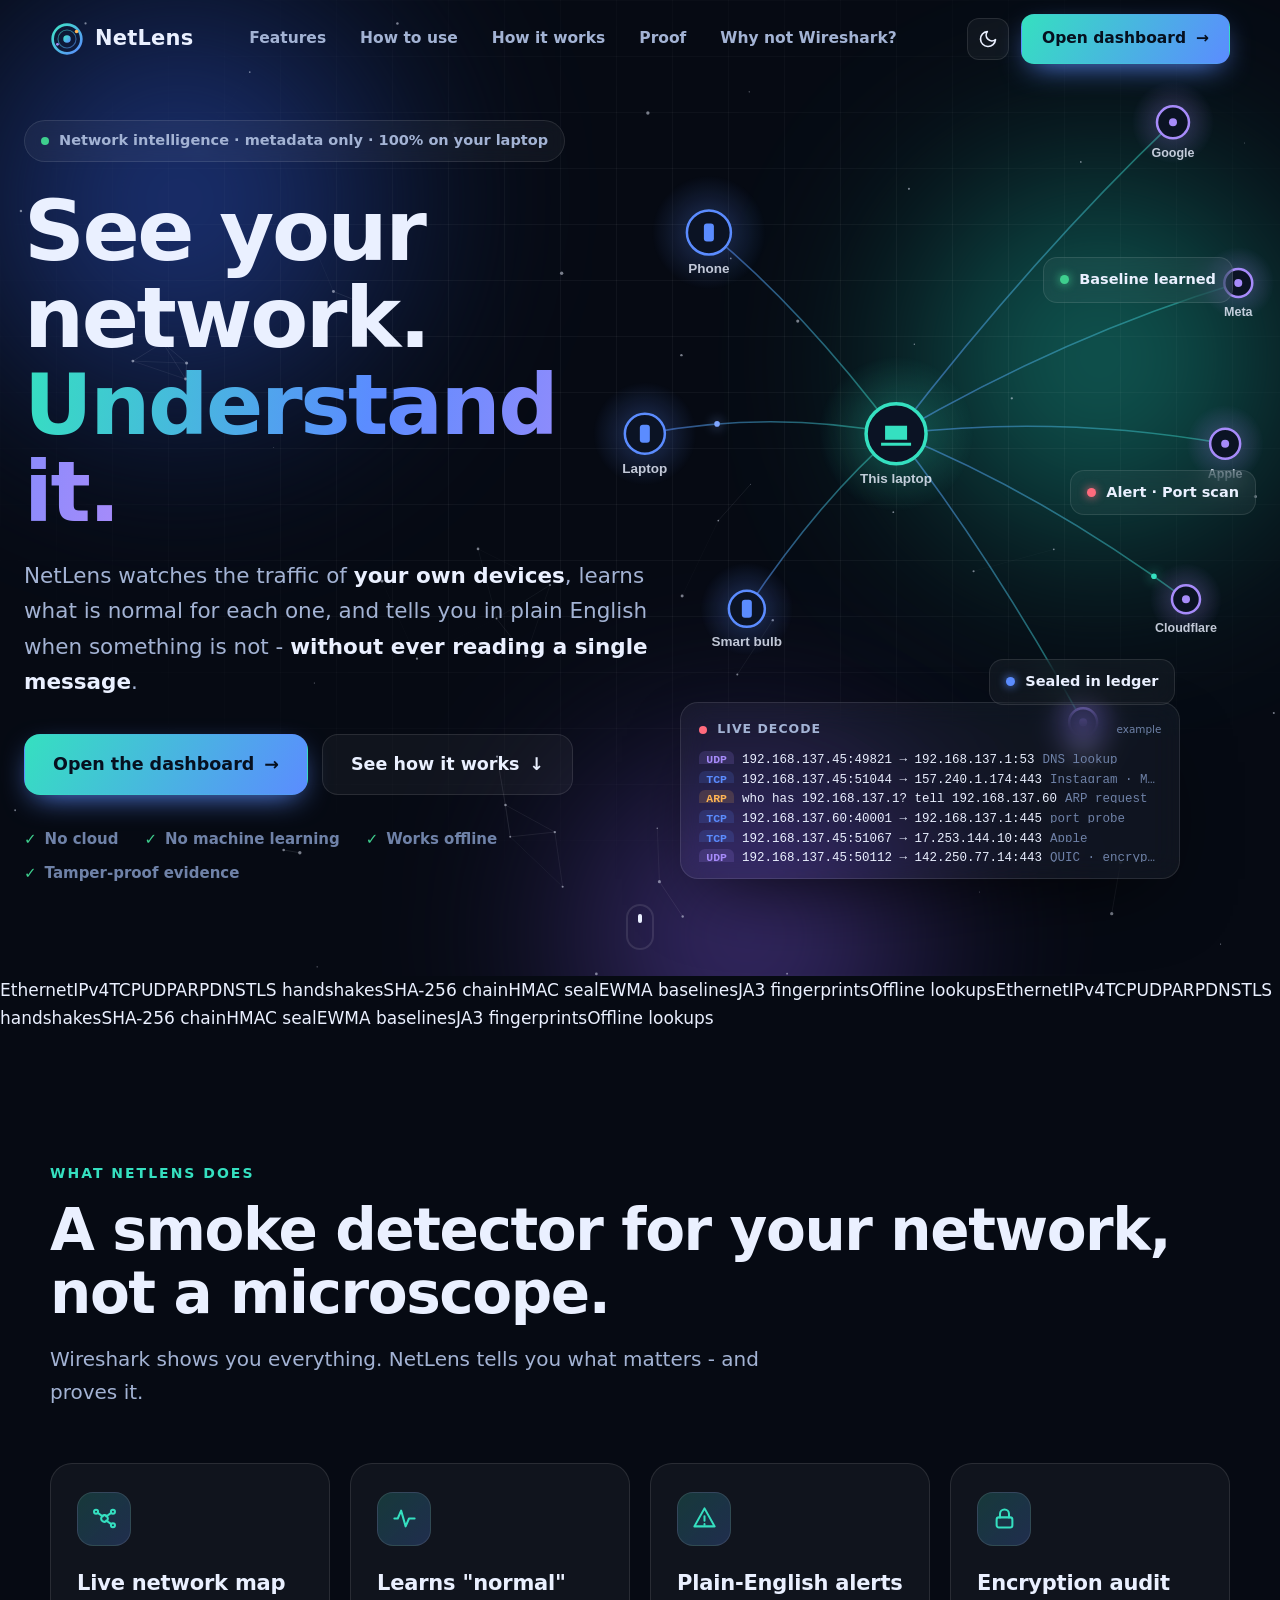
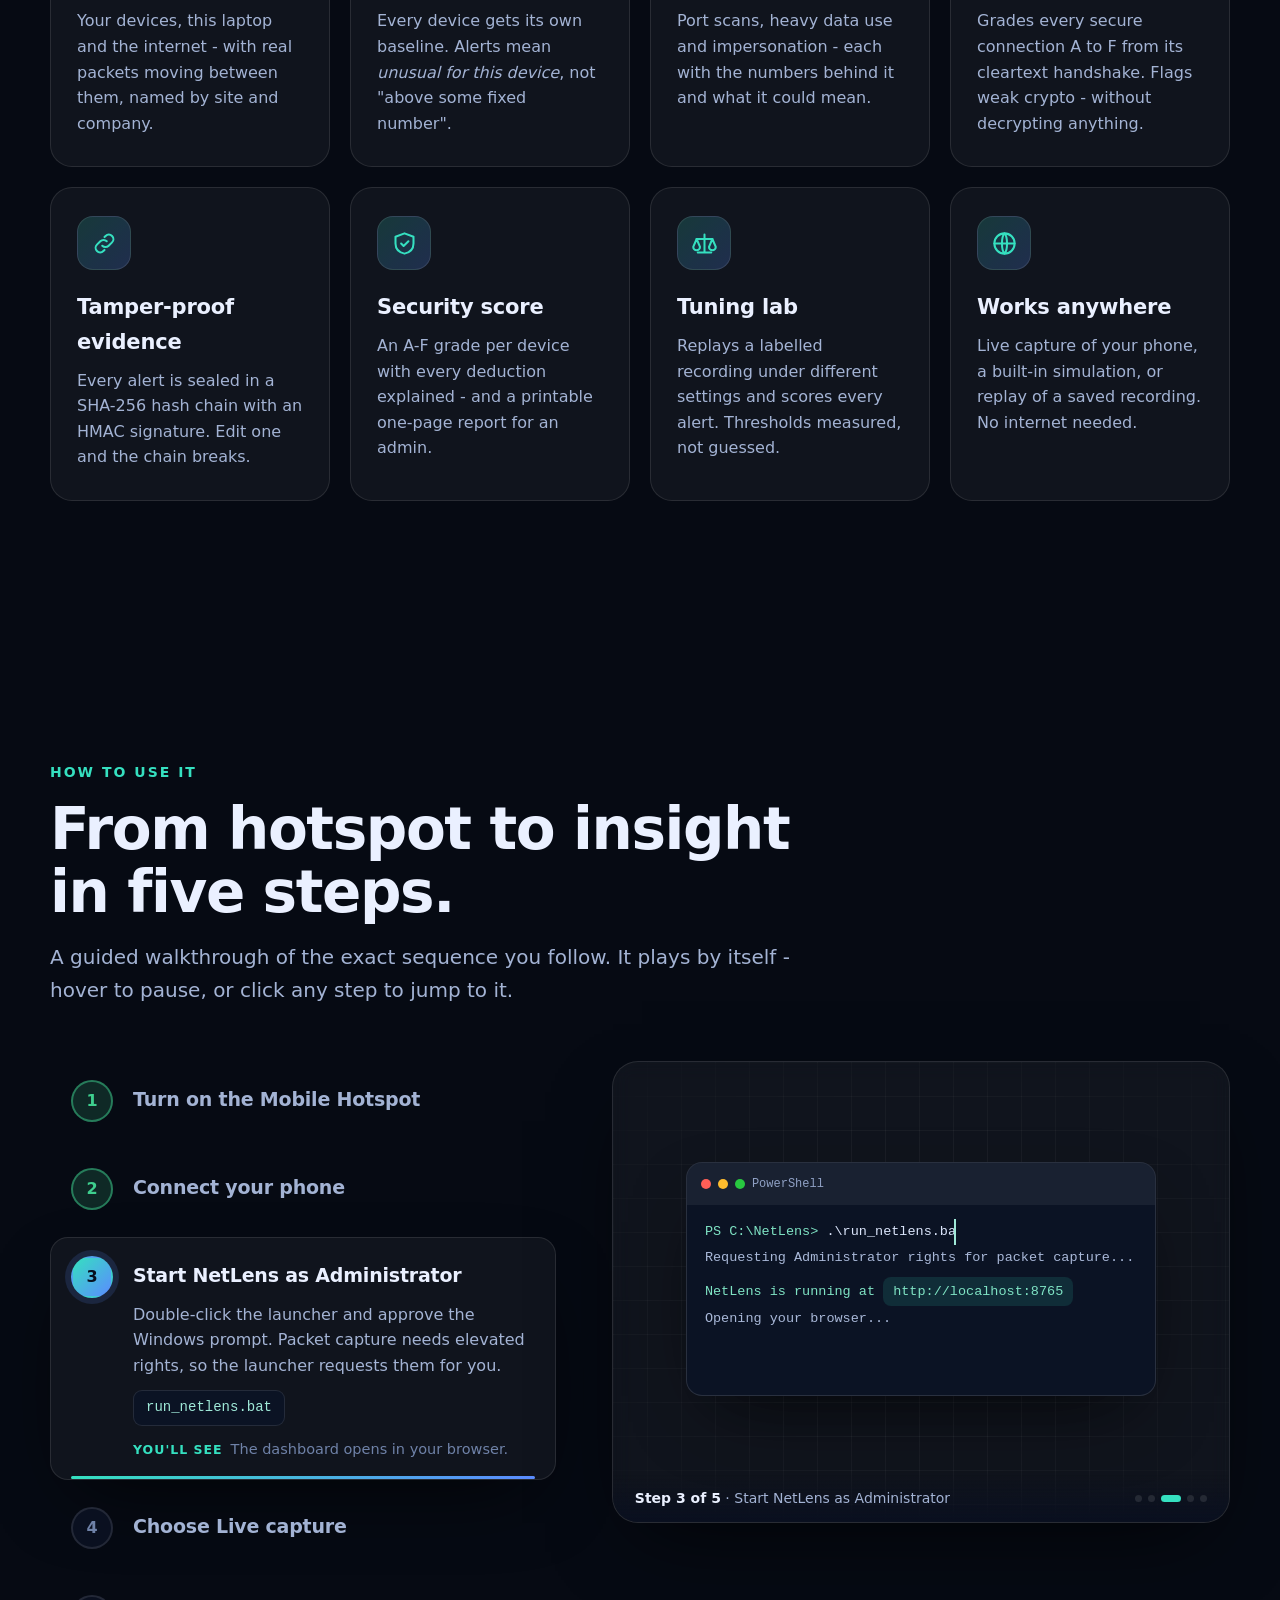
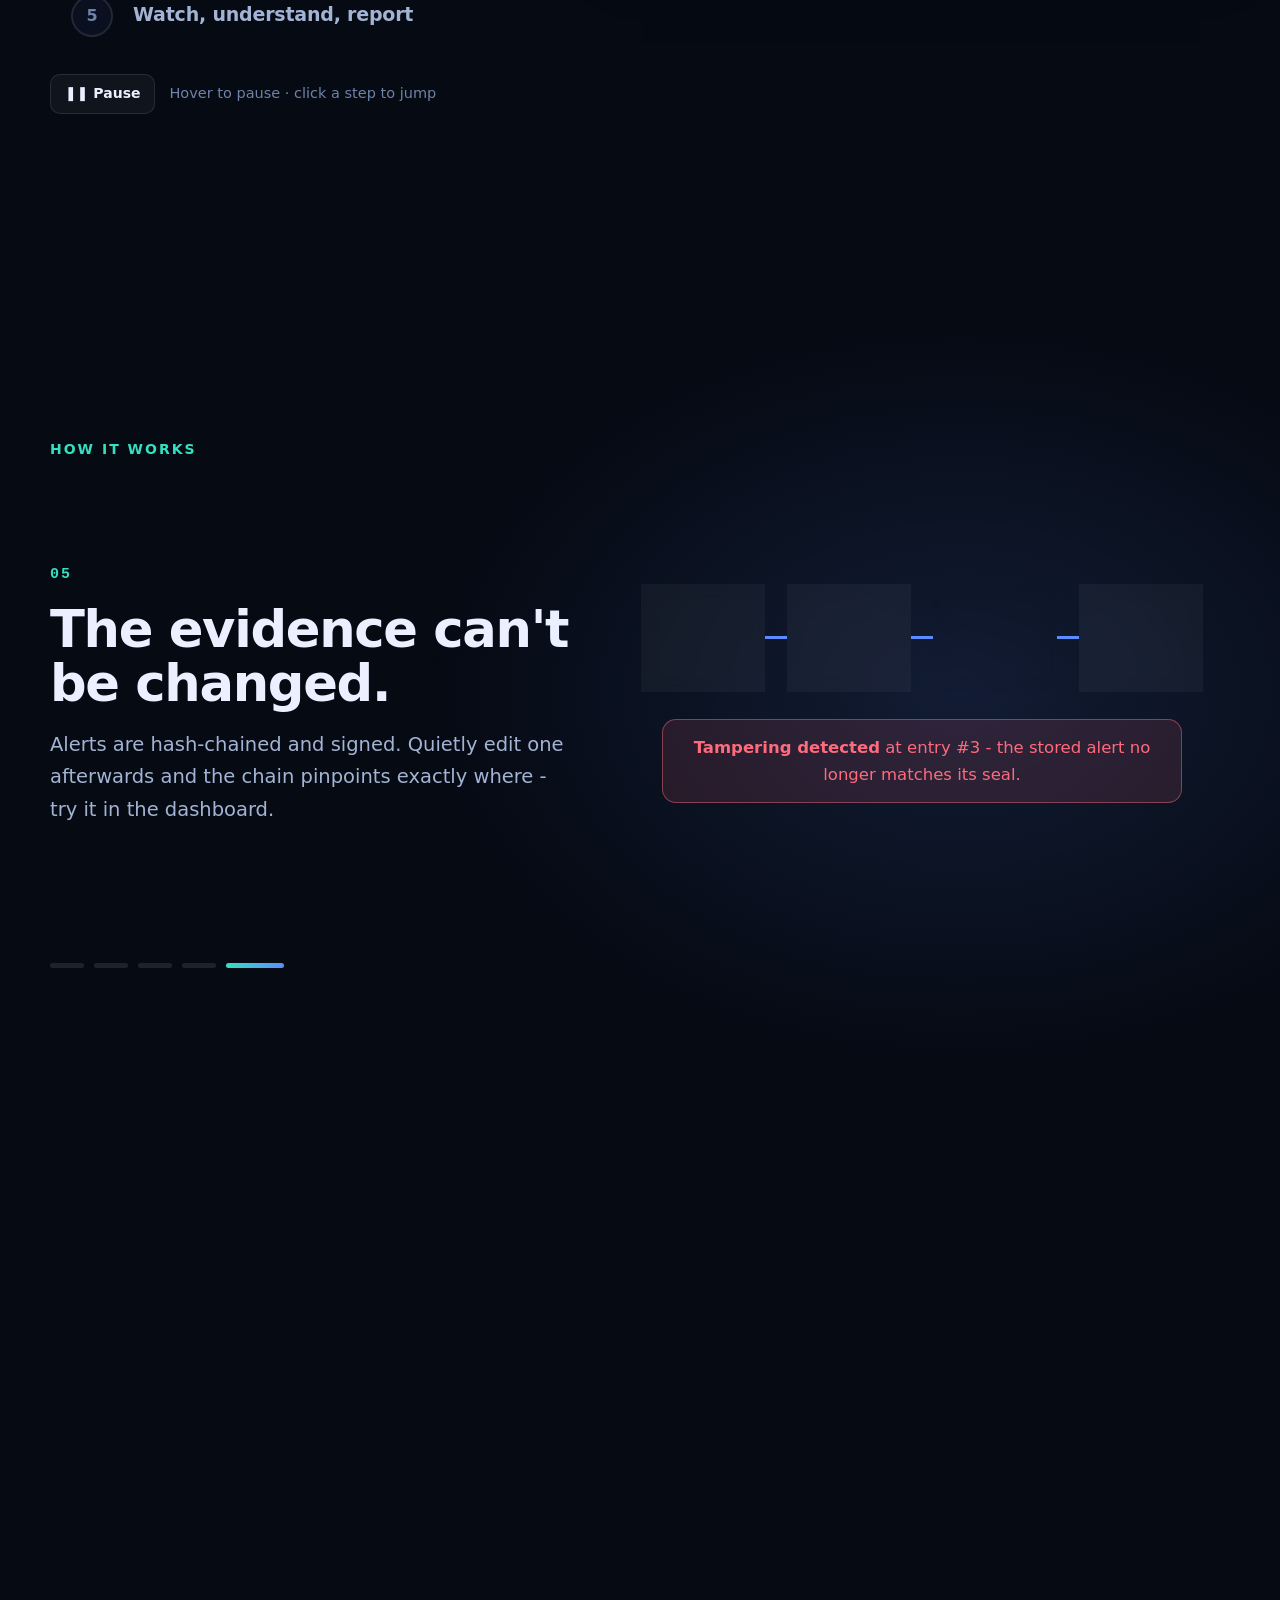
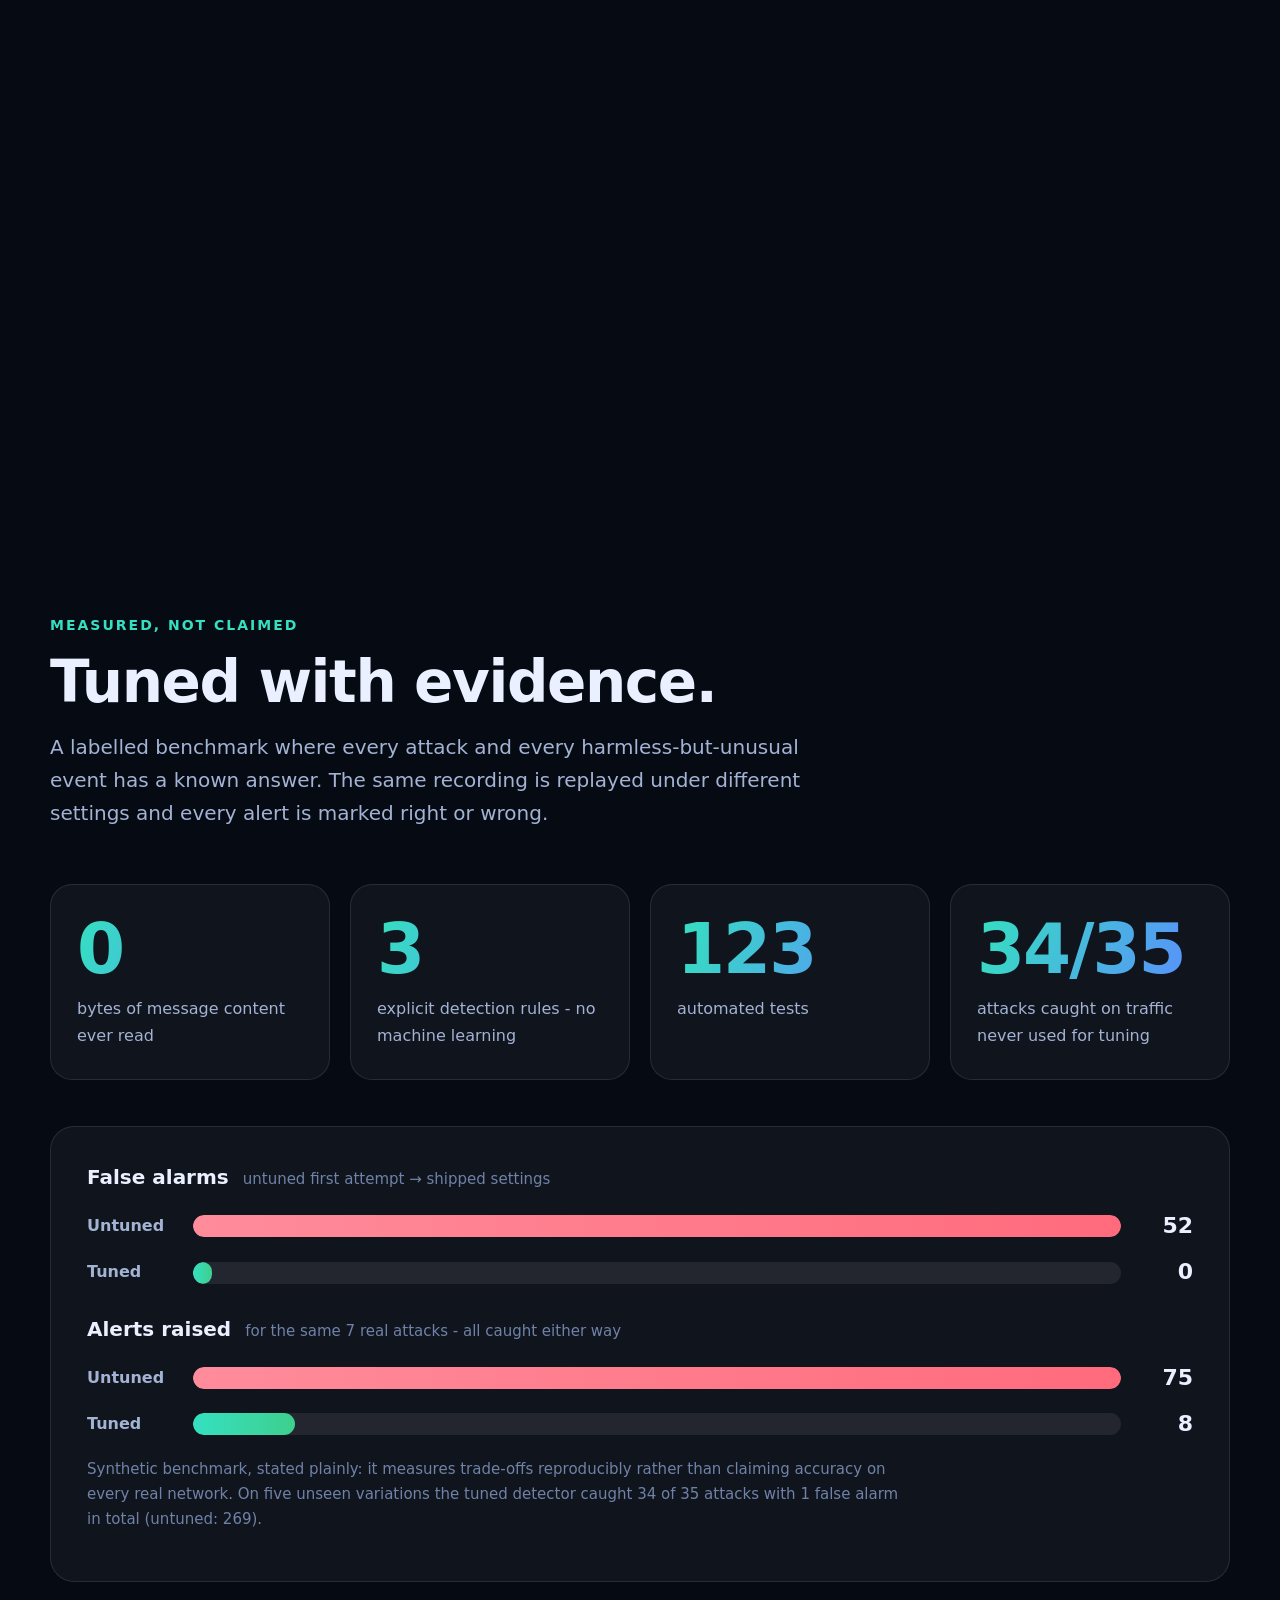
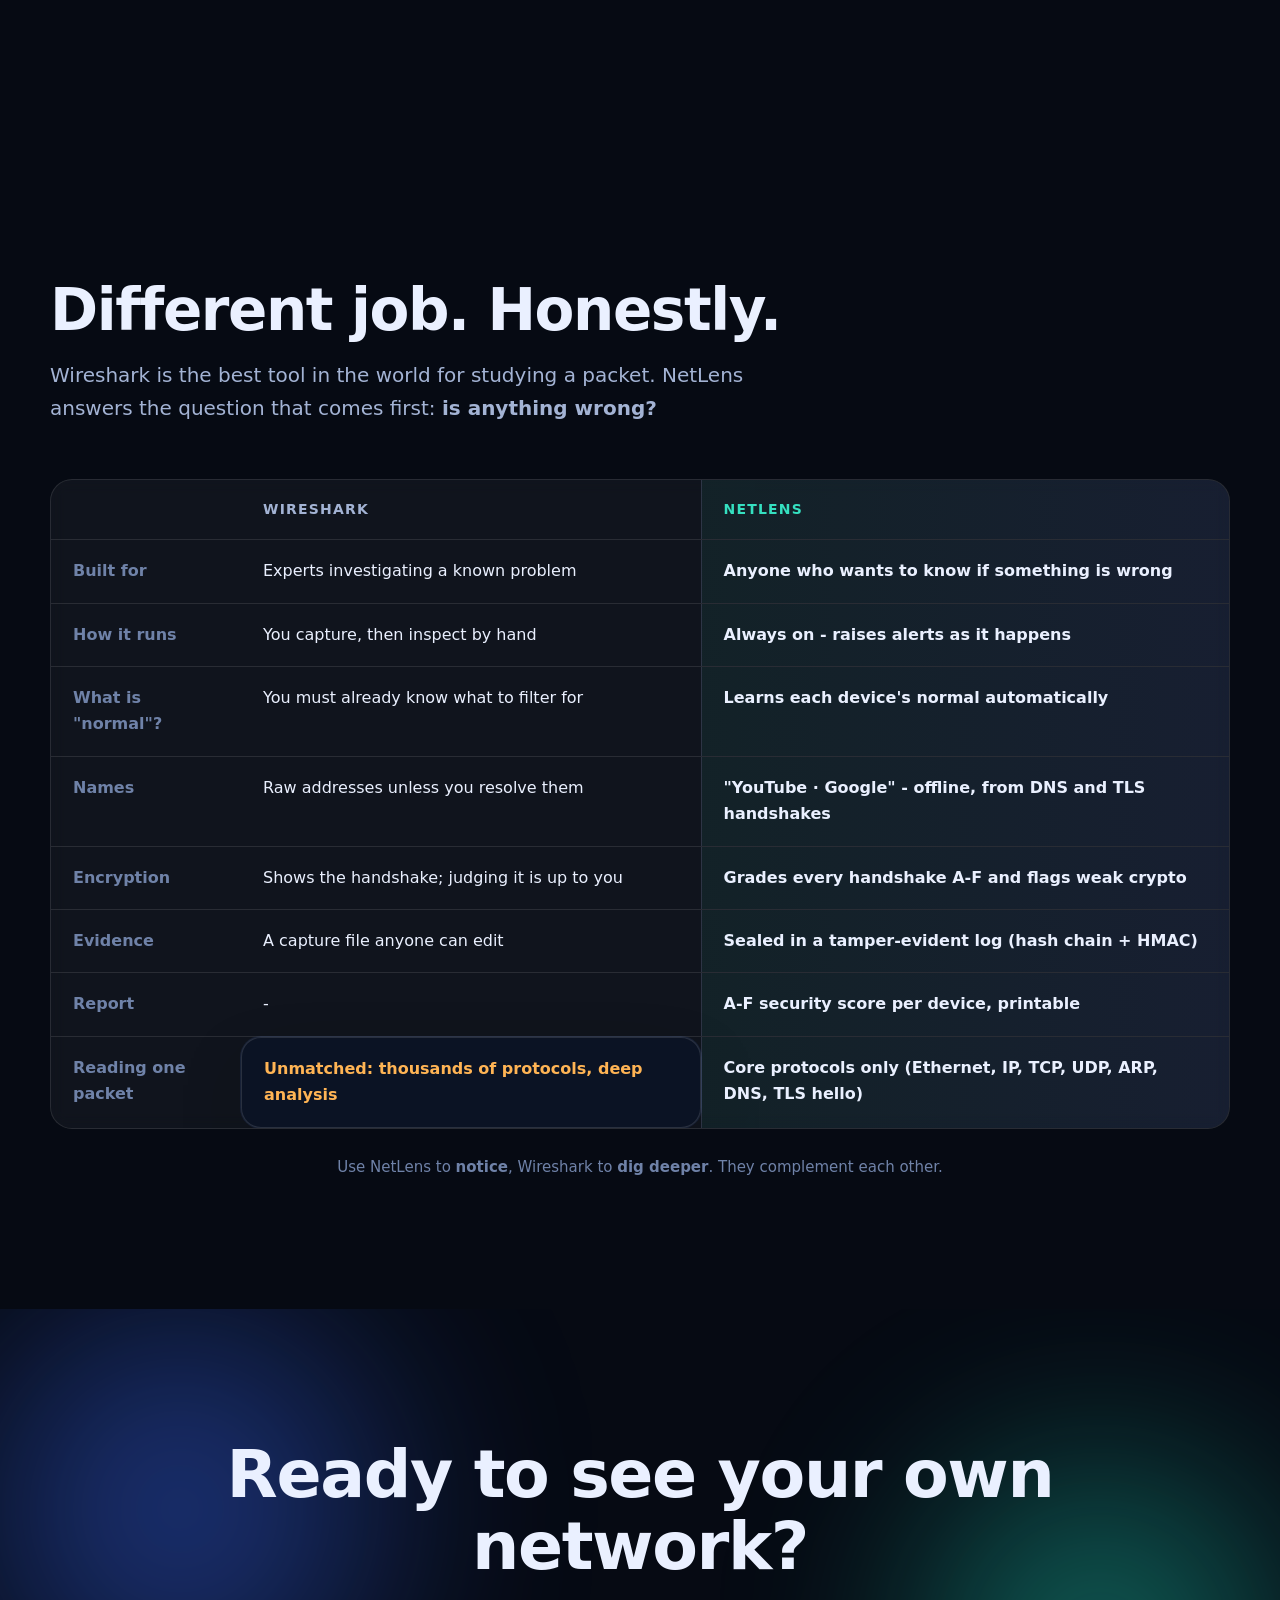
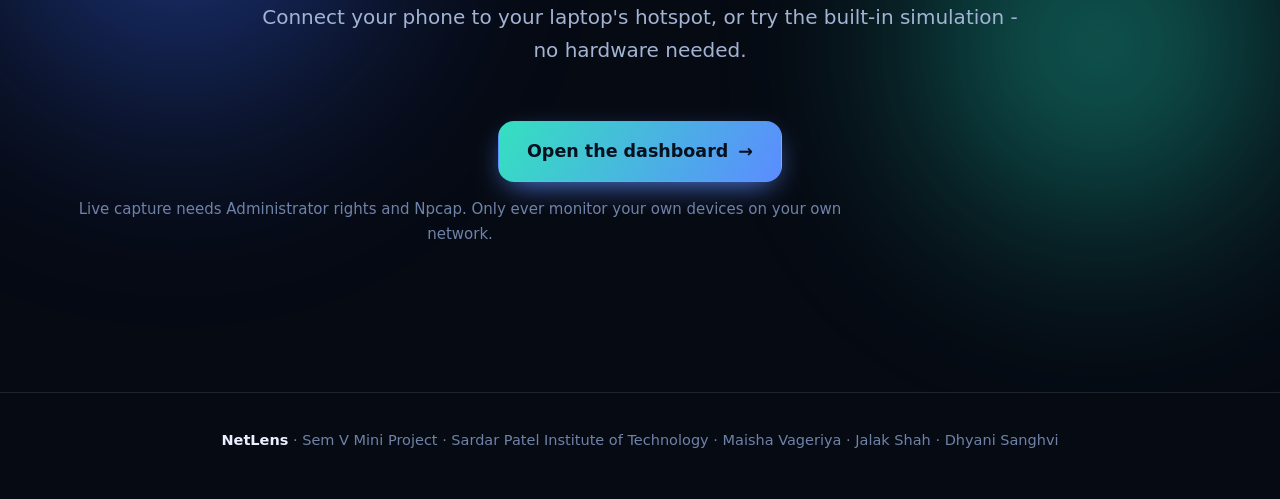
==== commit cffe0a71: "Add animated how-to-use walkthrough to the landing page" ====
--- a/web/static/landing.html
+++ b/web/static/landing.html
@@ -13,6 +13,7 @@
   })();
 </script>
 <link rel="stylesheet" href="css/landing.css">
+<!--USE--><link rel="stylesheet" href="css/landing-use.css"><!--/USE-->
 <!--STORY--><link rel="stylesheet" href="css/landing-story.css"><!--/STORY-->
 </head>
 <body>
@@ -29,7 +30,7 @@
     <b>NetLens</b>
   </a>
   <nav class="links">
-    <a href="#features">Features</a><!--STORY--><a href="#story">How it works</a><a href="#proof">Proof</a><!--/STORY--><a href="#compare">Why not Wireshark?</a>
+    <a href="#features">Features</a><!--USE--><a href="#use">How to use</a><!--/USE--><!--STORY--><a href="#story">How it works</a><a href="#proof">Proof</a><!--/STORY--><a href="#compare">Why not Wireshark?</a>
   </nav>
   <div class="actions">
     <button class="icon-btn" id="themeBtn" aria-label="Switch between dark and light theme" title="Switch theme">
@@ -76,6 +77,8 @@
     <a class="scroll-cue" href="#features" aria-label="Scroll down"><span></span></a>
   </section>
 
+  <div class="marquee" aria-hidden="true"><div class="track"><span>Ethernet</span><span>IPv4</span><span>TCP</span><span>UDP</span><span>ARP</span><span>DNS</span><span>TLS handshakes</span><span>SHA-256 chain</span><span>HMAC seal</span><span>EWMA baselines</span><span>JA3 fingerprints</span><span>Offline lookups</span><span>Ethernet</span><span>IPv4</span><span>TCP</span><span>UDP</span><span>ARP</span><span>DNS</span><span>TLS handshakes</span><span>SHA-256 chain</span><span>HMAC seal</span><span>EWMA baselines</span><span>JA3 fingerprints</span><span>Offline lookups</span></div></div>
+
   <!-- ===================================================== FEATURES -->
   <section id="features" class="section">
     <div class="wrap">
@@ -95,6 +98,24 @@
       </div>
     </div>
   </section>
+
+  <!--USE-->
+  <!-- ============================================ HOW TO USE (WALKTHROUGH) -->
+  <section id="use" class="section use">
+    <div class="wrap">
+      <div class="eyebrow reveal">How to use it</div>
+      <h2 class="reveal d1">From hotspot to insight<br>in five steps.</h2>
+      <p class="sub reveal d2">A guided walkthrough of the exact sequence you follow. It plays by itself - hover to pause, or click any step to jump to it.</p>
+      <div class="use-grid">
+        <div class="reveal">
+          <div class="u-steps" id="useSteps"></div>
+          <div class="u-controls"><button id="useToggle" type="button">❚❚ Pause</button><span>Hover to pause · click a step to jump</span></div>
+        </div>
+        <div class="reveal d1"><div class="u-stage" id="useStage" aria-live="polite"></div></div>
+      </div>
+    </div>
+  </section>
+  <!--/USE-->
 
   <!--STORY-->
   <!-- =============================================== SCROLL STORY -->
@@ -192,6 +213,7 @@
 </footer>
 
 <script src="js/landing-hero.js"></script>
+<!--USE--><script src="js/landing-use.js"></script><!--/USE-->
 <!--STORY--><script src="js/landing-story.js"></script><!--/STORY-->
 </body>
 </html>
--- a/web/static/css/landing-use.css
+++ b/web/static/css/landing-use.css
@@ -0,0 +1,172 @@
+/* "How to use NetLens" - an auto-advancing, clickable walkthrough with one animated scene per step. */
+
+.use { position: relative; }
+.use-grid { display: grid; grid-template-columns: minmax(0, .9fr) minmax(0, 1.1fr); gap: 56px; align-items: start; }
+@media (max-width: 980px) { .use-grid { grid-template-columns: 1fr; gap: 28px; } }
+
+/* ------------------------------------------------------------ stepper */
+.u-steps { display: grid; gap: 8px; position: relative; }
+.u-step { all: unset; display: grid; grid-template-columns: 46px 1fr; gap: 16px; padding: 18px 20px; border-radius: 18px; border: 1px solid transparent; cursor: pointer; position: relative; overflow: hidden; transition: background .3s, border-color .3s, transform .3s; box-sizing: border-box; }
+.u-step:hover { background: var(--card); }
+.u-step:focus-visible { outline: 2px solid var(--accent); outline-offset: 2px; }
+.u-step .num { width: 42px; height: 42px; border-radius: 50%; display: grid; place-items: center; font-weight: 750; font-size: 16px; border: 2px solid var(--card-b); color: var(--faint); transition: all .35s; background: var(--bg-2); }
+.u-step h3 { margin: 4px 0 0; font-size: 19px; letter-spacing: -.2px; color: var(--muted); transition: color .3s; }
+.u-step .more { display: grid; grid-template-rows: 0fr; transition: grid-template-rows .45s cubic-bezier(.2, .8, .2, 1); }
+.u-step .more > div { overflow: hidden; }
+.u-step p { margin: 10px 0 0; font-size: 16px; color: var(--muted); line-height: 1.6; }
+.u-step .see { margin-top: 12px; font-size: 14.5px; color: var(--faint); display: flex; gap: 8px; align-items: baseline; }
+.u-step .see b { color: var(--accent-2); font-size: 12.5px; letter-spacing: 1px; text-transform: uppercase; }
+.u-step .cmd { display: inline-block; margin-top: 12px; font-family: "Cascadia Mono", Consolas, monospace; font-size: 14px; padding: 5px 12px; border-radius: 9px; background: var(--hex-bg); color: #9fe9d8; border: 1px solid rgba(255, 255, 255, .1); }
+.u-step .bar { position: absolute; left: 20px; right: 20px; bottom: 0; height: 3px; border-radius: 3px; background: transparent; overflow: hidden; }
+.u-step .bar i { display: block; height: 100%; width: 0; background: linear-gradient(90deg, var(--accent-2), var(--accent)); }
+.u-step.on { background: var(--card); border-color: var(--card-b); box-shadow: var(--shadow); }
+.u-step.on .num { background: linear-gradient(135deg, var(--accent-2), var(--accent)); border-color: transparent; color: var(--btn-text); box-shadow: 0 0 0 6px rgba(91, 140, 255, .15); }
+.u-step.on h3 { color: var(--text); }
+.u-step.on .more { grid-template-rows: 1fr; }
+.u-step.on .bar i { animation: ufill var(--dur, 8s) linear forwards; }
+.u-step.done .num { background: rgba(62, 207, 142, .16); border-color: rgba(62, 207, 142, .5); color: var(--ok); }
+.use.paused .u-step.on .bar i { animation-play-state: paused; }
+@keyframes ufill { from { width: 0; } to { width: 100%; } }
+
+.u-controls { display: flex; align-items: center; gap: 14px; margin-top: 18px; color: var(--faint); font-size: 14.5px; }
+.u-controls button { all: unset; cursor: pointer; padding: 7px 14px; border-radius: 10px; border: 1px solid var(--card-b); background: var(--card); color: var(--text); font-weight: 600; font-size: 14px; transition: background .2s; }
+.u-controls button:hover { background: var(--card-hi); }
+
+/* --------------------------------------------------------------- stage */
+.u-stage { position: sticky; top: 96px; aspect-ratio: 1.34 / 1; border-radius: 26px; background: var(--card); border: 1px solid var(--card-b); overflow: hidden; box-shadow: var(--shadow); backdrop-filter: blur(10px); }
+.u-stage::before { content: ""; position: absolute; inset: 0; background-image: linear-gradient(var(--grid) 1px, transparent 1px), linear-gradient(90deg, var(--grid) 1px, transparent 1px); background-size: 34px 34px; mask-image: radial-gradient(ellipse 80% 80% at 50% 50%, #000 40%, transparent 90%); -webkit-mask-image: radial-gradient(ellipse 80% 80% at 50% 50%, #000 40%, transparent 90%); }
+.u-cap { position: absolute; left: 0; right: 0; bottom: 0; padding: 12px 22px; display: flex; align-items: center; gap: 12px; font-size: 14px; color: var(--muted); background: linear-gradient(0deg, var(--bg-2), transparent); z-index: 5; }
+.u-cap b { color: var(--text); }
+.u-cap .dotsrow { margin-left: auto; display: flex; gap: 6px; }
+.u-cap .dotsrow i { width: 7px; height: 7px; border-radius: 50%; background: var(--card-b); transition: all .3s; }
+.u-cap .dotsrow i.on { background: var(--accent-2); width: 20px; border-radius: 6px; }
+
+.u-scene { position: absolute; inset: 0; padding: 26px 26px 52px; display: flex; align-items: center; justify-content: center; gap: 22px; opacity: 0; transform: translateY(18px) scale(.97); transition: opacity .5s, transform .6s cubic-bezier(.2, .8, .2, 1); pointer-events: none; }
+.u-scene.on { opacity: 1; transform: none; }
+.u-scene > * { opacity: 0; }
+.u-scene.on > * { animation: uin .6s cubic-bezier(.2, .8, .2, 1) forwards; animation-delay: var(--d, 0s); }
+@keyframes uin { from { opacity: 0; transform: translateY(14px); } to { opacity: 1; transform: none; } }
+
+.u-card { border-radius: 16px; background: var(--bg-2); border: 1px solid var(--card-b); box-shadow: var(--shadow); padding: 16px 18px; font-size: 14.5px; }
+.u-card small { display: block; color: var(--faint); font-size: 12.5px; }
+.u-row { display: flex; align-items: center; gap: 12px; }
+.u-row b { font-size: 15px; }
+.u-kv { display: flex; justify-content: space-between; gap: 16px; padding: 9px 0; border-top: 1px solid var(--card-b); margin-top: 10px; color: var(--muted); }
+.u-kv b { color: var(--text); }
+.mono { font-family: "Cascadia Mono", Consolas, monospace; }
+.u-reveal { opacity: 0; }
+.u-scene.on .u-reveal { animation: uin .5s ease-out forwards; animation-delay: var(--d, 1s); }
+
+.u-switch { margin-left: auto; width: 46px; height: 26px; border-radius: 99px; background: var(--card-b); position: relative; flex: none; }
+.u-switch i { position: absolute; top: 3px; left: 3px; width: 20px; height: 20px; border-radius: 50%; background: #fff; box-shadow: 0 1px 4px rgba(0, 0, 0, .4); }
+.u-scene.on .u-switch { animation: uswitch .4s ease-out .8s forwards; }
+.u-scene.on .u-switch i { animation: uknob .4s ease-out .8s forwards; }
+@keyframes uswitch { to { background: var(--ok); } }
+@keyframes uknob { to { transform: translateX(20px); } }
+
+/* laptop + waves */
+.u-laptop { position: relative; width: 150px; height: 130px; display: grid; place-items: center; flex: none; }
+.u-laptop svg { width: 120px; height: 100px; overflow: visible; position: relative; z-index: 2; }
+.u-waves i { position: absolute; left: 50%; top: 38%; width: 40px; height: 40px; margin: -20px 0 0 -20px; border-radius: 50%; border: 2px solid var(--accent-2); opacity: 0; }
+.u-scene.on .u-waves i { animation: uwave 2.4s ease-out infinite; animation-delay: calc(1s + var(--k) * .7s); }
+@keyframes uwave { from { opacity: .8; transform: scale(.6); } to { opacity: 0; transform: scale(3.4); } }
+
+/* phone */
+.u-phone { width: 104px; height: 188px; border-radius: 22px; border: 3px solid var(--text); background: var(--bg-2); position: relative; padding: 14px 10px; flex: none; display: grid; align-content: start; gap: 9px; box-shadow: var(--shadow); }
+.u-phone::before { content: ""; position: absolute; top: 6px; left: 50%; width: 30px; height: 4px; border-radius: 3px; background: var(--card-b); transform: translateX(-50%); }
+.u-phone .wifi { height: 26px; border-radius: 8px; background: var(--card); display: flex; align-items: center; gap: 6px; padding: 0 7px; font-size: 10px; color: var(--muted); margin-top: 8px; }
+.u-phone .wifi i { width: 8px; height: 8px; border-radius: 50%; background: var(--faint); }
+.u-scene.on .u-phone .wifi i { animation: uok .4s 2.2s forwards; }
+@keyframes uok { to { background: var(--ok); box-shadow: 0 0 8px var(--ok); } }
+.u-phone .ip { font: 10px "Cascadia Mono", Consolas, monospace; color: var(--accent-2); opacity: 0; }
+.u-scene.on .u-phone .ip { animation: uin .5s 2.6s forwards; }
+.u-phone .ln { height: 8px; border-radius: 4px; background: var(--card); }
+.u-link { position: relative; width: 120px; height: 4px; flex: none; }
+.u-link::before { content: ""; position: absolute; inset: 0; border-radius: 4px; background: repeating-linear-gradient(90deg, var(--accent) 0 8px, transparent 8px 14px); transform-origin: left; transform: scaleX(0); }
+.u-scene.on .u-link::before { animation: uline 1.1s ease-out 1.2s forwards; }
+@keyframes uline { to { transform: scaleX(1); } }
+.u-link i { position: absolute; top: -4px; left: 0; width: 12px; height: 12px; border-radius: 50%; background: var(--accent-2); box-shadow: 0 0 12px var(--accent-2); opacity: 0; }
+.u-scene.on .u-link i { animation: utravel 1.6s linear 2.4s infinite; }
+@keyframes utravel { 0% { left: 0; opacity: 0; } 12% { opacity: 1; } 88% { opacity: 1; } 100% { left: calc(100% - 12px); opacity: 0; } }
+.u-badge { position: absolute; top: 20px; right: 24px; padding: 8px 14px; border-radius: 12px; background: var(--bg-2); border: 1px solid var(--card-b); font-size: 13.5px; font-weight: 650; display: flex; gap: 9px; align-items: center; box-shadow: var(--shadow); }
+.u-badge i { width: 8px; height: 8px; border-radius: 50%; background: var(--ok); box-shadow: 0 0 8px var(--ok); }
+
+/* terminal + UAC */
+.u-term { width: min(470px, 100%); border-radius: 16px; background: var(--hex-bg); border: 1px solid rgba(255, 255, 255, .12); box-shadow: var(--shadow); overflow: hidden; color: #dbe5fb; font: 13.5px/1.9 "Cascadia Mono", Consolas, monospace; position: relative; }
+.u-term .bar { display: flex; align-items: center; gap: 7px; padding: 10px 14px; background: rgba(255, 255, 255, .06); font-size: 12px; color: #8fa0c4; }
+.u-term .bar i { width: 10px; height: 10px; border-radius: 50%; background: #ff5f57; } .u-term .bar i:nth-child(2) { background: #febc2e; } .u-term .bar i:nth-child(3) { background: #28c840; }
+.u-term .body { padding: 14px 18px 18px; min-height: 190px; }
+.u-term .ps { color: #7fe3c4; }
+.u-type { display: inline-block; overflow: hidden; white-space: nowrap; vertical-align: bottom; width: 0; border-right: 2px solid #9fe9d8; }
+.u-scene.on .u-type { animation: utype var(--dur, 1.8s) steps(var(--n, 18)) var(--d, .6s) forwards, ucaret .7s step-end infinite; }
+@keyframes utype { to { width: calc(var(--n) * 1ch); } }
+@keyframes ucaret { 50% { border-color: transparent; } }
+.u-line { opacity: 0; color: #a9b8d8; }
+.u-scene.on .u-line { animation: uin .4s ease-out forwards; animation-delay: var(--d, 2.6s); }
+.u-line.ok { color: #7fe3c4; }
+.u-uac { position: absolute; left: 50%; top: 50%; width: 270px; transform: translate(-50%, -40%) scale(.9); opacity: 0; border-radius: 14px; background: #1f2937; border: 1px solid #3b4a63; color: #e5edf9; font: 13px/1.5 "Segoe UI", sans-serif; box-shadow: 0 20px 50px rgba(0, 0, 0, .6); padding: 14px 16px; z-index: 4; }
+.u-uac b { display: block; margin-bottom: 4px; font-size: 14px; }
+.u-uac .btns { display: flex; gap: 8px; margin-top: 12px; }
+.u-uac .btns span { flex: 1; text-align: center; padding: 6px 0; border-radius: 6px; background: #374151; }
+.u-uac .btns .yes { background: #2563eb; }
+.u-scene.on .u-uac { animation: uuac 2.7s ease-out 3.6s forwards; }
+@keyframes uuac { 0% { opacity: 0; transform: translate(-50%, -40%) scale(.9); } 12% { opacity: 1; transform: translate(-50%, -50%) scale(1); } 80% { opacity: 1; transform: translate(-50%, -50%) scale(1); } 100% { opacity: 0; transform: translate(-50%, -50%) scale(.96); } }
+.u-cursor { position: absolute; width: 18px; height: 18px; left: 82%; top: 88%; z-index: 6; opacity: 0; pointer-events: none; }
+.u-cursor svg { width: 18px; height: 18px; fill: #fff; stroke: #111; stroke-width: 1.5; }
+.u-scene.on .u-cursor { animation: ucur 2.2s ease-in-out 4.2s forwards; }
+@keyframes ucur { 0% { opacity: 0; left: 86%; top: 90%; } 15% { opacity: 1; } 70% { opacity: 1; left: 58%; top: 62%; } 80% { left: 58%; top: 62%; transform: scale(.85); } 100% { opacity: 0; left: 58%; top: 62%; transform: scale(1); } }
+.u-url { margin-top: 6px; display: inline-block; padding: 2px 10px; border-radius: 8px; background: rgba(53, 224, 192, .12); color: #7fe3c4; }
+
+/* wizard checks */
+.u-wiz { width: min(430px, 100%); }
+.u-wiz h4 { margin: 0 0 4px; font-size: 17px; }
+.u-check { display: flex; align-items: center; gap: 12px; padding: 11px 0; border-top: 1px solid var(--card-b); font-size: 15px; }
+.u-check:first-of-type { border-top: 0; }
+.u-check .st { position: relative; width: 26px; height: 26px; flex: none; }
+.u-check .st i { position: absolute; inset: 0; border-radius: 50%; }
+.u-check .sp { border: 3px solid var(--card-b); border-top-color: var(--accent); animation: uspin .8s linear infinite; }
+.u-check .okc { background: rgba(62, 207, 142, .18); color: var(--ok); display: grid; place-items: center; font-style: normal; font-weight: 800; font-size: 14px; opacity: 0; }
+.u-scene.on .u-check .sp { animation: uspin .8s linear infinite, ufade .25s ease-out forwards; animation-delay: 0s, calc(var(--d) + .9s); }
+.u-scene.on .u-check .okc { animation: uin .35s ease-out forwards; animation-delay: calc(var(--d) + .95s); }
+@keyframes uspin { to { transform: rotate(360deg); } }
+@keyframes ufade { to { opacity: 0; } }
+.u-check small { margin-left: auto; font-size: 12.5px; color: var(--faint); }
+.u-go { margin-top: 14px; padding: 12px 0; text-align: center; border-radius: 12px; font-weight: 700; background: linear-gradient(120deg, var(--accent-2), var(--accent)); color: var(--btn-text); opacity: .35; position: relative; overflow: hidden; }
+.u-scene.on .u-go { animation: ugo .5s ease-out 3.3s forwards; }
+@keyframes ugo { to { opacity: 1; box-shadow: 0 0 0 6px rgba(91, 140, 255, .25); } }
+.u-capt { margin-top: 12px; display: flex; align-items: center; gap: 10px; font-size: 14px; color: var(--ok); opacity: 0; }
+.u-capt i { width: 9px; height: 9px; border-radius: 50%; background: var(--ok); animation: ublink 1.1s infinite; }
+@keyframes ublink { 50% { opacity: .3; } }
+.u-scene.on .u-capt { animation: uin .5s ease-out 3.9s forwards; }
+
+/* mini dashboard */
+.u-dash { width: min(500px, 100%); display: grid; gap: 11px; }
+.u-ban { position: relative; height: 70px; border-radius: 14px; overflow: hidden; border: 1px solid var(--card-b); }
+.u-ban > div { position: absolute; inset: 0; display: flex; align-items: center; gap: 12px; padding: 0 16px; font-size: 15px; }
+.u-ban b { display: block; font-size: 17px; } .u-ban small { color: inherit; opacity: .85; font-size: 12.5px; }
+.u-ban .wait { background: rgba(255, 180, 84, .14); color: var(--warn); }
+.u-ban .good { background: rgba(62, 207, 142, .16); color: var(--ok); opacity: 0; }
+.u-ban .bad { background: rgba(255, 107, 125, .16); color: var(--bad); opacity: 0; }
+.u-scene.on .u-ban .wait { animation: ufade .4s ease-out 2.2s forwards; }
+.u-scene.on .u-ban .good { animation: uband 2.2s ease-out 2.2s forwards; }
+.u-scene.on .u-ban .bad { animation: uin .5s ease-out 4.6s forwards; }
+@keyframes uband { 0% { opacity: 0; } 15%, 70% { opacity: 1; } 100% { opacity: 0; } }
+.u-tiles { display: grid; grid-template-columns: repeat(3, 1fr); gap: 10px; }
+.u-tile { border-radius: 12px; background: var(--bg-2); border: 1px solid var(--card-b); padding: 10px 12px; }
+.u-tile b { font-size: 22px; letter-spacing: -.5px; display: block; line-height: 1.2; }
+.u-tile small { color: var(--faint); font-size: 12px; }
+.u-alert { border-radius: 12px; border: 1px solid rgba(255, 107, 125, .5); background: rgba(255, 107, 125, .1); padding: 11px 14px; display: flex; gap: 12px; align-items: center; font-size: 14px; }
+.u-alert b { color: var(--bad); }
+.u-alert span { margin-left: auto; font-weight: 700; font-size: 18px; color: var(--bad); }
+.u-grades { display: flex; gap: 8px; align-items: center; font-size: 13px; color: var(--muted); }
+.u-grades i { font-style: normal; font-weight: 800; width: 28px; height: 28px; display: grid; place-items: center; border-radius: 8px; }
+.u-grades .a { background: rgba(62, 207, 142, .18); color: var(--ok); }
+.u-grades .f { background: rgba(255, 92, 138, .18); color: #ff7ea0; }
+.u-print { margin-left: auto; padding: 7px 14px; border-radius: 10px; font-weight: 650; border: 1px solid var(--card-b); background: var(--bg-2); }
+.u-scene.on .u-print { animation: uprint 1s ease-out 6s forwards; }
+@keyframes uprint { to { background: linear-gradient(120deg, var(--accent-2), var(--accent)); color: var(--btn-text); border-color: transparent; } }
+
+@media (max-width: 640px) { .u-scene { padding: 18px 14px 50px; gap: 12px; } .u-laptop { width: 90px; } .u-link { width: 60px; } .u-phone { width: 86px; height: 160px; } }
+
+.u-alert { opacity: 0; }
+.u-scene.on .u-alert { animation: uin .5s ease-out 4.6s forwards; }
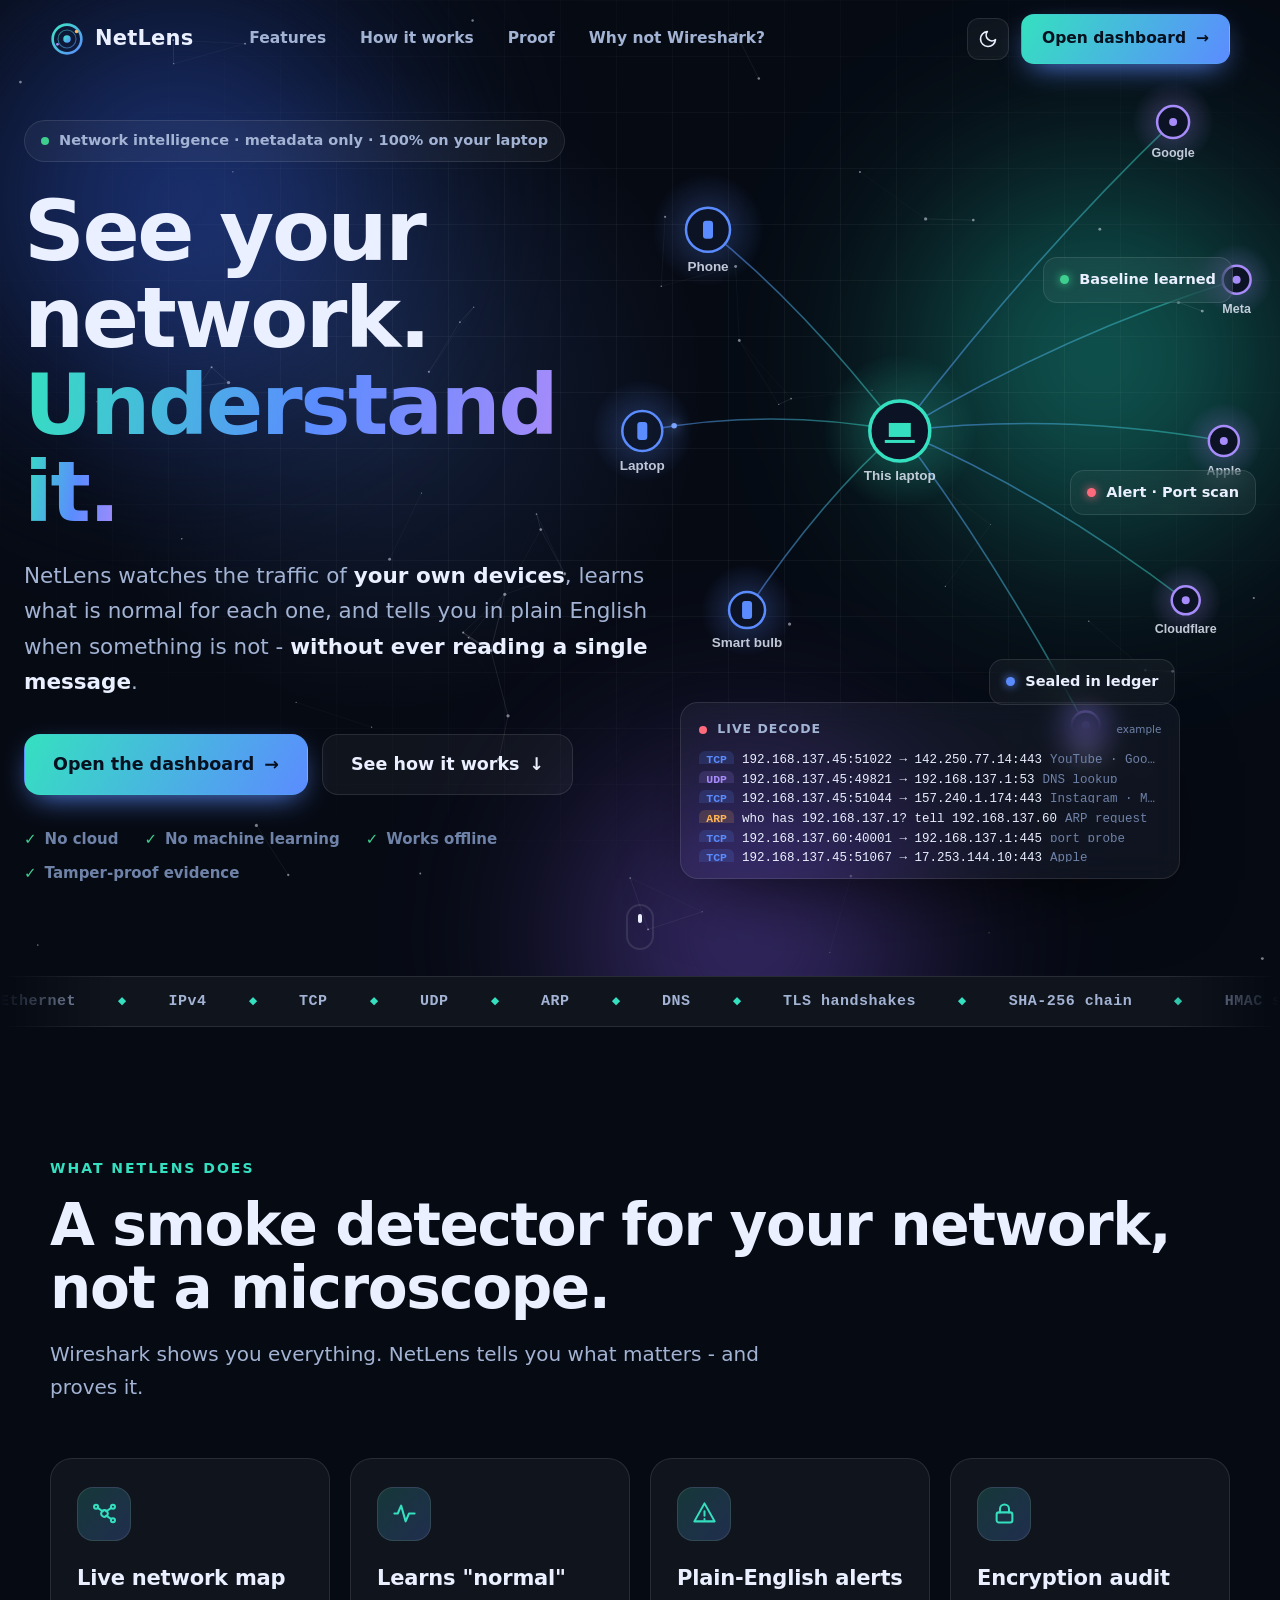
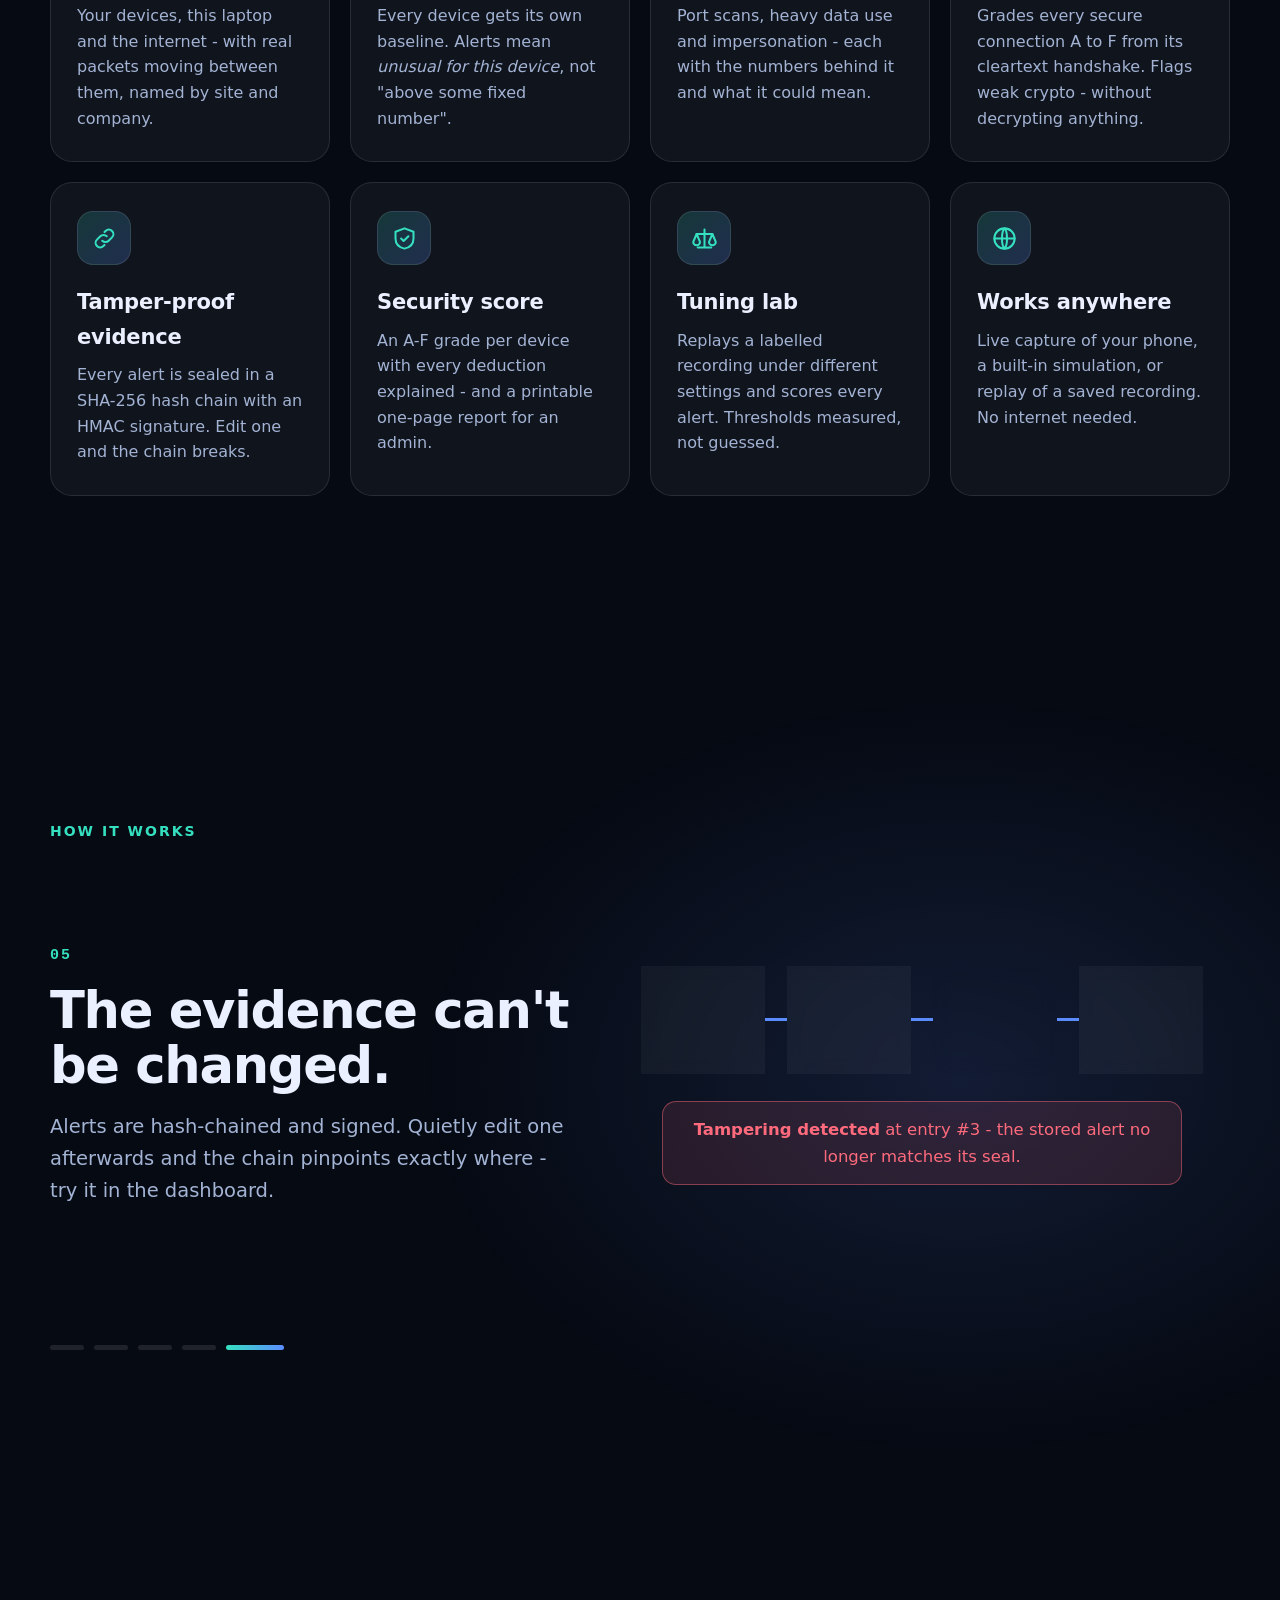
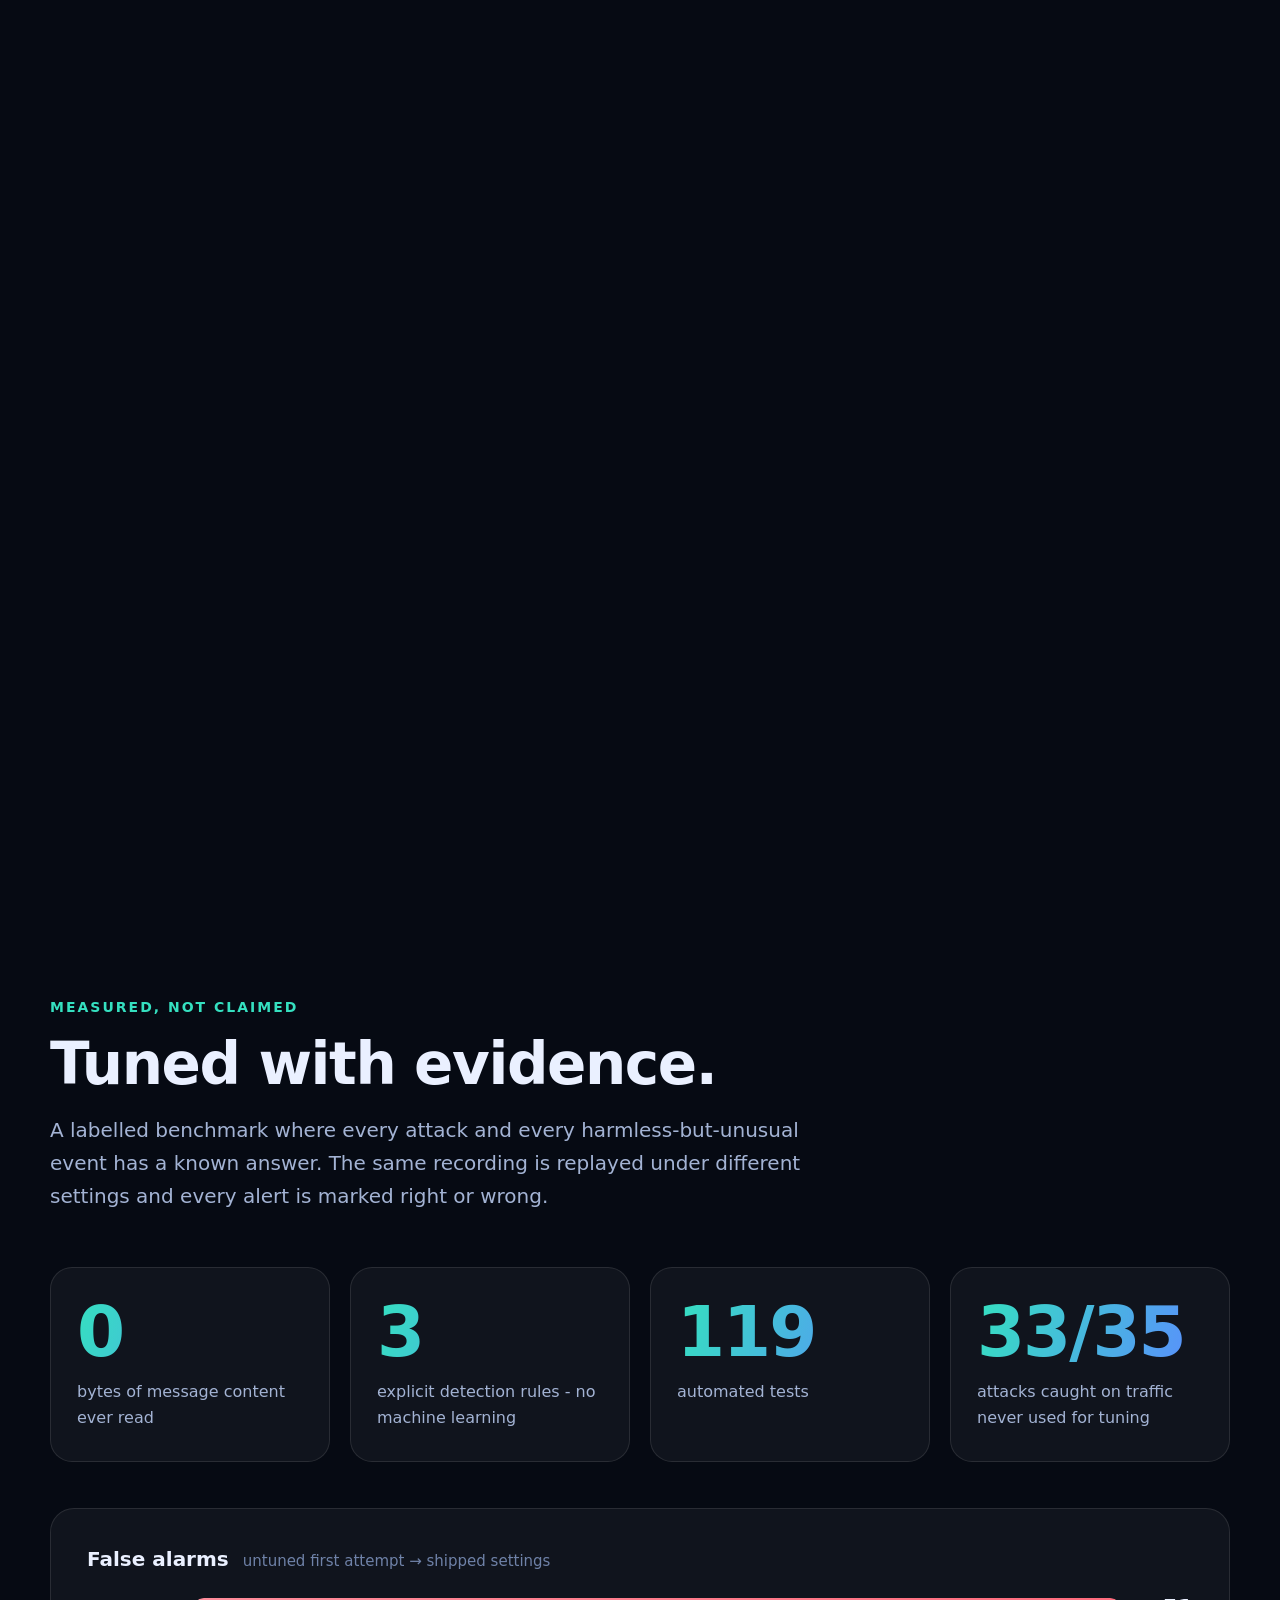
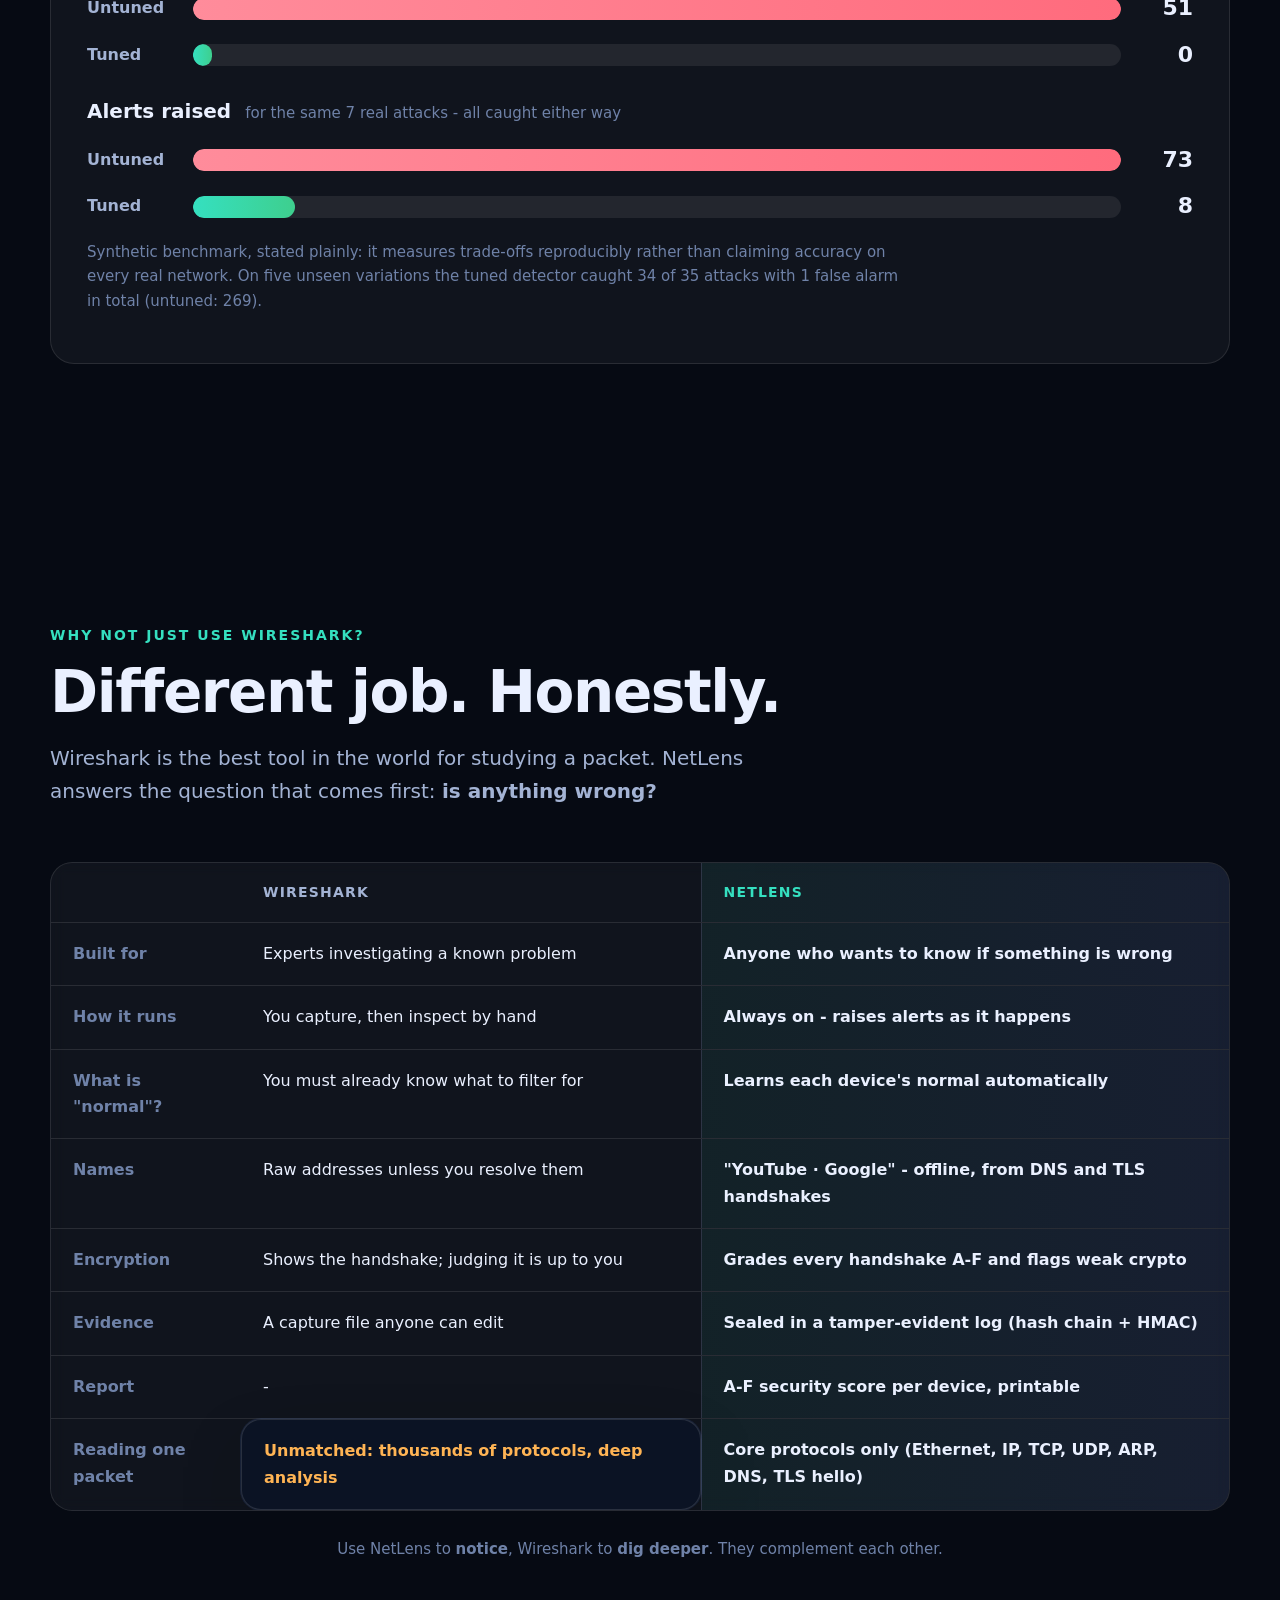
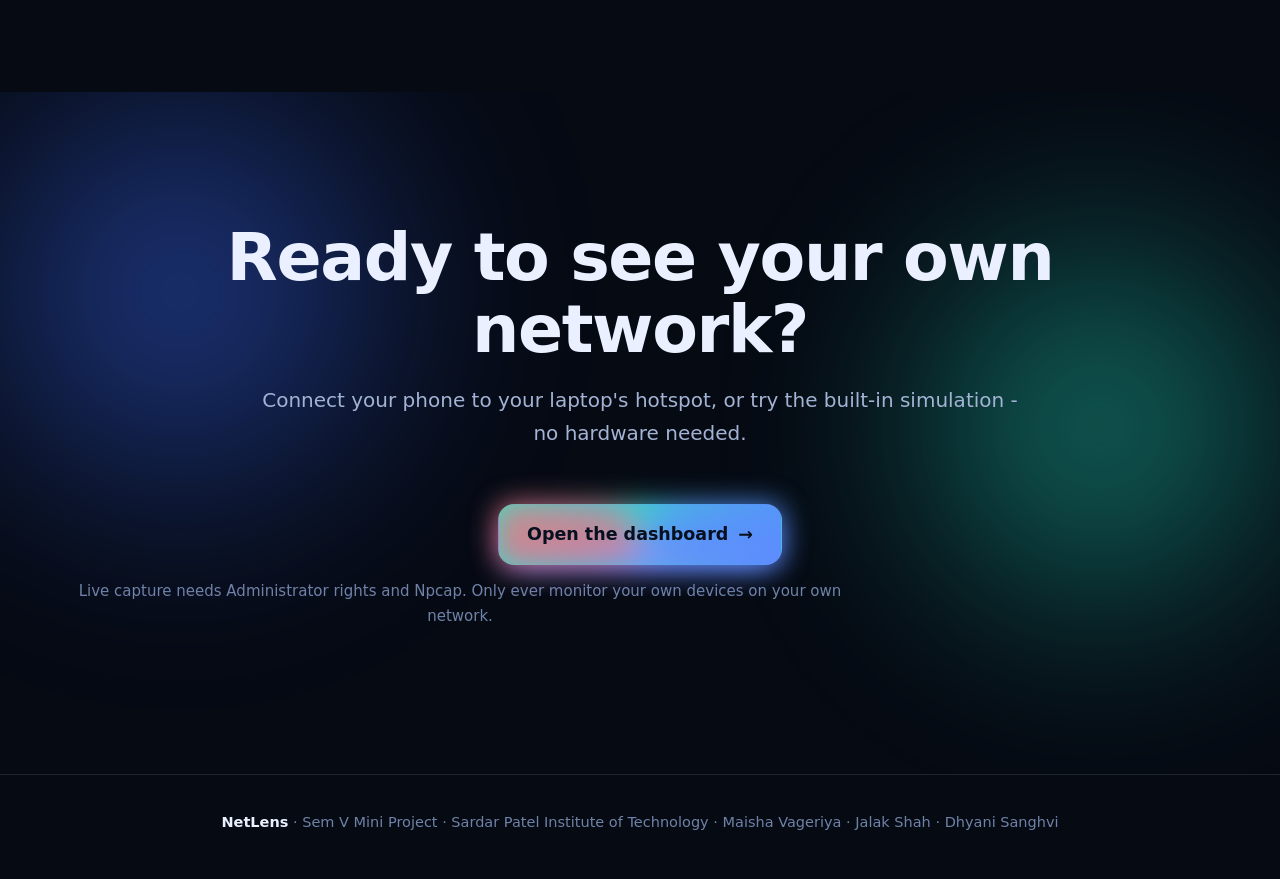
==== commit 7ffea4f3: "Add ambient landing animations: word reveal, cursor spotlight, marquee, magnetic buttons" ====
--- a/web/static/landing.html
+++ b/web/static/landing.html
@@ -13,7 +13,6 @@
   })();
 </script>
 <link rel="stylesheet" href="css/landing.css">
-<!--USE--><link rel="stylesheet" href="css/landing-use.css"><!--/USE-->
 <!--STORY--><link rel="stylesheet" href="css/landing-story.css"><!--/STORY-->
 </head>
 <body>
@@ -30,7 +29,7 @@
     <b>NetLens</b>
   </a>
   <nav class="links">
-    <a href="#features">Features</a><!--USE--><a href="#use">How to use</a><!--/USE--><!--STORY--><a href="#story">How it works</a><a href="#proof">Proof</a><!--/STORY--><a href="#compare">Why not Wireshark?</a>
+    <a href="#features">Features</a><!--STORY--><a href="#story">How it works</a><a href="#proof">Proof</a><!--/STORY--><a href="#compare">Why not Wireshark?</a>
   </nav>
   <div class="actions">
     <button class="icon-btn" id="themeBtn" aria-label="Switch between dark and light theme" title="Switch theme">
@@ -99,24 +98,7 @@
     </div>
   </section>
 
-  <!--USE-->
-  <!-- ============================================ HOW TO USE (WALKTHROUGH) -->
-  <section id="use" class="section use">
-    <div class="wrap">
-      <div class="eyebrow reveal">How to use it</div>
-      <h2 class="reveal d1">From hotspot to insight<br>in five steps.</h2>
-      <p class="sub reveal d2">A guided walkthrough of the exact sequence you follow. It plays by itself - hover to pause, or click any step to jump to it.</p>
-      <div class="use-grid">
-        <div class="reveal">
-          <div class="u-steps" id="useSteps"></div>
-          <div class="u-controls"><button id="useToggle" type="button">❚❚ Pause</button><span>Hover to pause · click a step to jump</span></div>
-        </div>
-        <div class="reveal d1"><div class="u-stage" id="useStage" aria-live="polite"></div></div>
-      </div>
-    </div>
-  </section>
-  <!--/USE-->
-
+  
   <!--STORY-->
   <!-- =============================================== SCROLL STORY -->
   <section class="story" id="story">
@@ -213,7 +195,6 @@
 </footer>
 
 <script src="js/landing-hero.js"></script>
-<!--USE--><script src="js/landing-use.js"></script><!--/USE-->
 <!--STORY--><script src="js/landing-story.js"></script><!--/STORY-->
 </body>
 </html>
--- a/web/static/css/landing.css
+++ b/web/static/css/landing.css
@@ -190,3 +190,35 @@
   *, *::before, *::after { animation-duration: .001ms !important; animation-iteration-count: 1 !important; transition-duration: .001ms !important; scroll-behavior: auto !important; }
   .reveal { opacity: 1; transform: none; }
 }
+
+
+/* ------------------------------------------------------- ambient polish */
+@property --ang { syntax: "<angle>"; inherits: false; initial-value: 0deg; }
+
+/* headline: words blur in one after another */
+.hero h1 .w { display: inline-block; opacity: 0; filter: blur(10px); transform: translateY(.45em); transition: opacity .8s cubic-bezier(.2, .8, .2, 1), filter .8s cubic-bezier(.2, .8, .2, 1), transform .8s cubic-bezier(.2, .8, .2, 1); }
+.hero h1.in .w { opacity: 1; filter: none; transform: none; transition-delay: calc(var(--i) * 80ms + .15s); }
+.hero h1 .grad { background: none; -webkit-background-clip: border-box; background-clip: border-box; color: inherit; }
+.hero h1 .grad .w { background: linear-gradient(100deg, var(--accent-2), var(--accent) 55%, var(--violet)); -webkit-background-clip: text; background-clip: text; color: transparent; }
+
+/* the cursor carries a soft spotlight across the hero */
+.hero::after { content: ""; position: absolute; inset: 0; z-index: -1; pointer-events: none; background: radial-gradient(520px circle at var(--sx, 30%) var(--sy, 40%), rgba(91, 140, 255, .16), transparent 62%); transition: background .15s; }
+html[data-theme="light"] .hero::after { background: radial-gradient(520px circle at var(--sx, 30%) var(--sy, 40%), rgba(36, 86, 216, .10), transparent 62%); }
+
+/* ribbon of what NetLens decodes */
+.marquee { position: relative; overflow: hidden; border-block: 1px solid var(--card-b); background: var(--card); padding: 17px 0; -webkit-mask-image: linear-gradient(90deg, transparent, #000 9%, #000 91%, transparent); mask-image: linear-gradient(90deg, transparent, #000 9%, #000 91%, transparent); }
+.marquee .track { display: flex; gap: 42px; width: max-content; animation: scrollx 46s linear infinite; }
+.marquee:hover .track { animation-play-state: paused; }
+.marquee span { display: flex; align-items: center; gap: 42px; font: 600 15px/1 "Cascadia Mono", Consolas, monospace; letter-spacing: .5px; color: var(--muted); white-space: nowrap; }
+.marquee span::after { content: "◆"; color: var(--accent-2); font-size: 10px; }
+@keyframes scrollx { to { transform: translateX(-50%); } }
+
+/* buttons lean toward the cursor; the closing call to action glows with a rotating halo */
+.btn.magnet { transition: transform .25s cubic-bezier(.2, .8, .2, 1), box-shadow .25s, background .2s; will-change: transform; }
+.final .btn.primary { position: relative; isolation: isolate; }
+.final .btn.primary::after { content: ""; position: absolute; inset: -3px; border-radius: inherit; z-index: -1; background: conic-gradient(from var(--ang), #35e0c0, #5b8cff, #a78bfa, #ff6b7d, #35e0c0); filter: blur(14px); opacity: .75; animation: spinang 5s linear infinite; }
+@keyframes spinang { to { --ang: 360deg; } }
+
+/* table rows slide in one by one */
+.crow.reveal { transform: translateX(-26px); }
+.crow.reveal.in { transform: none; }
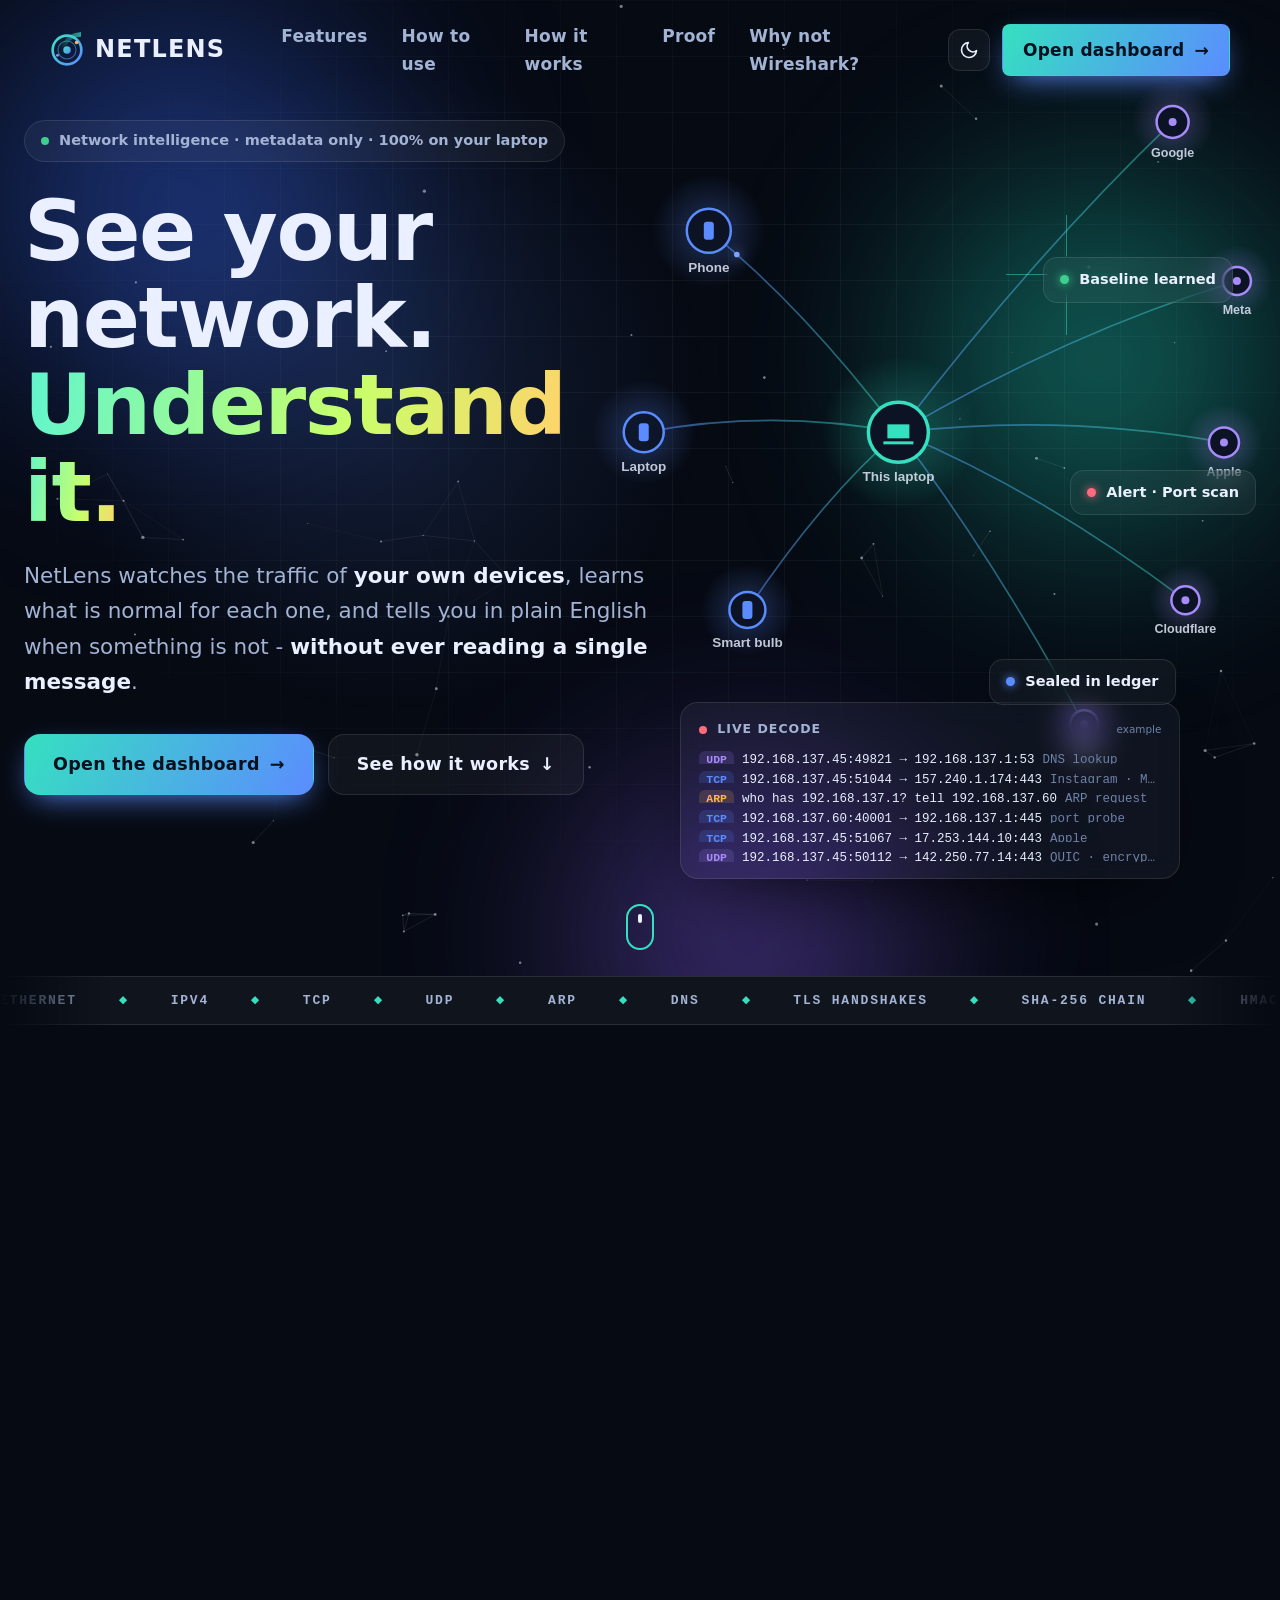
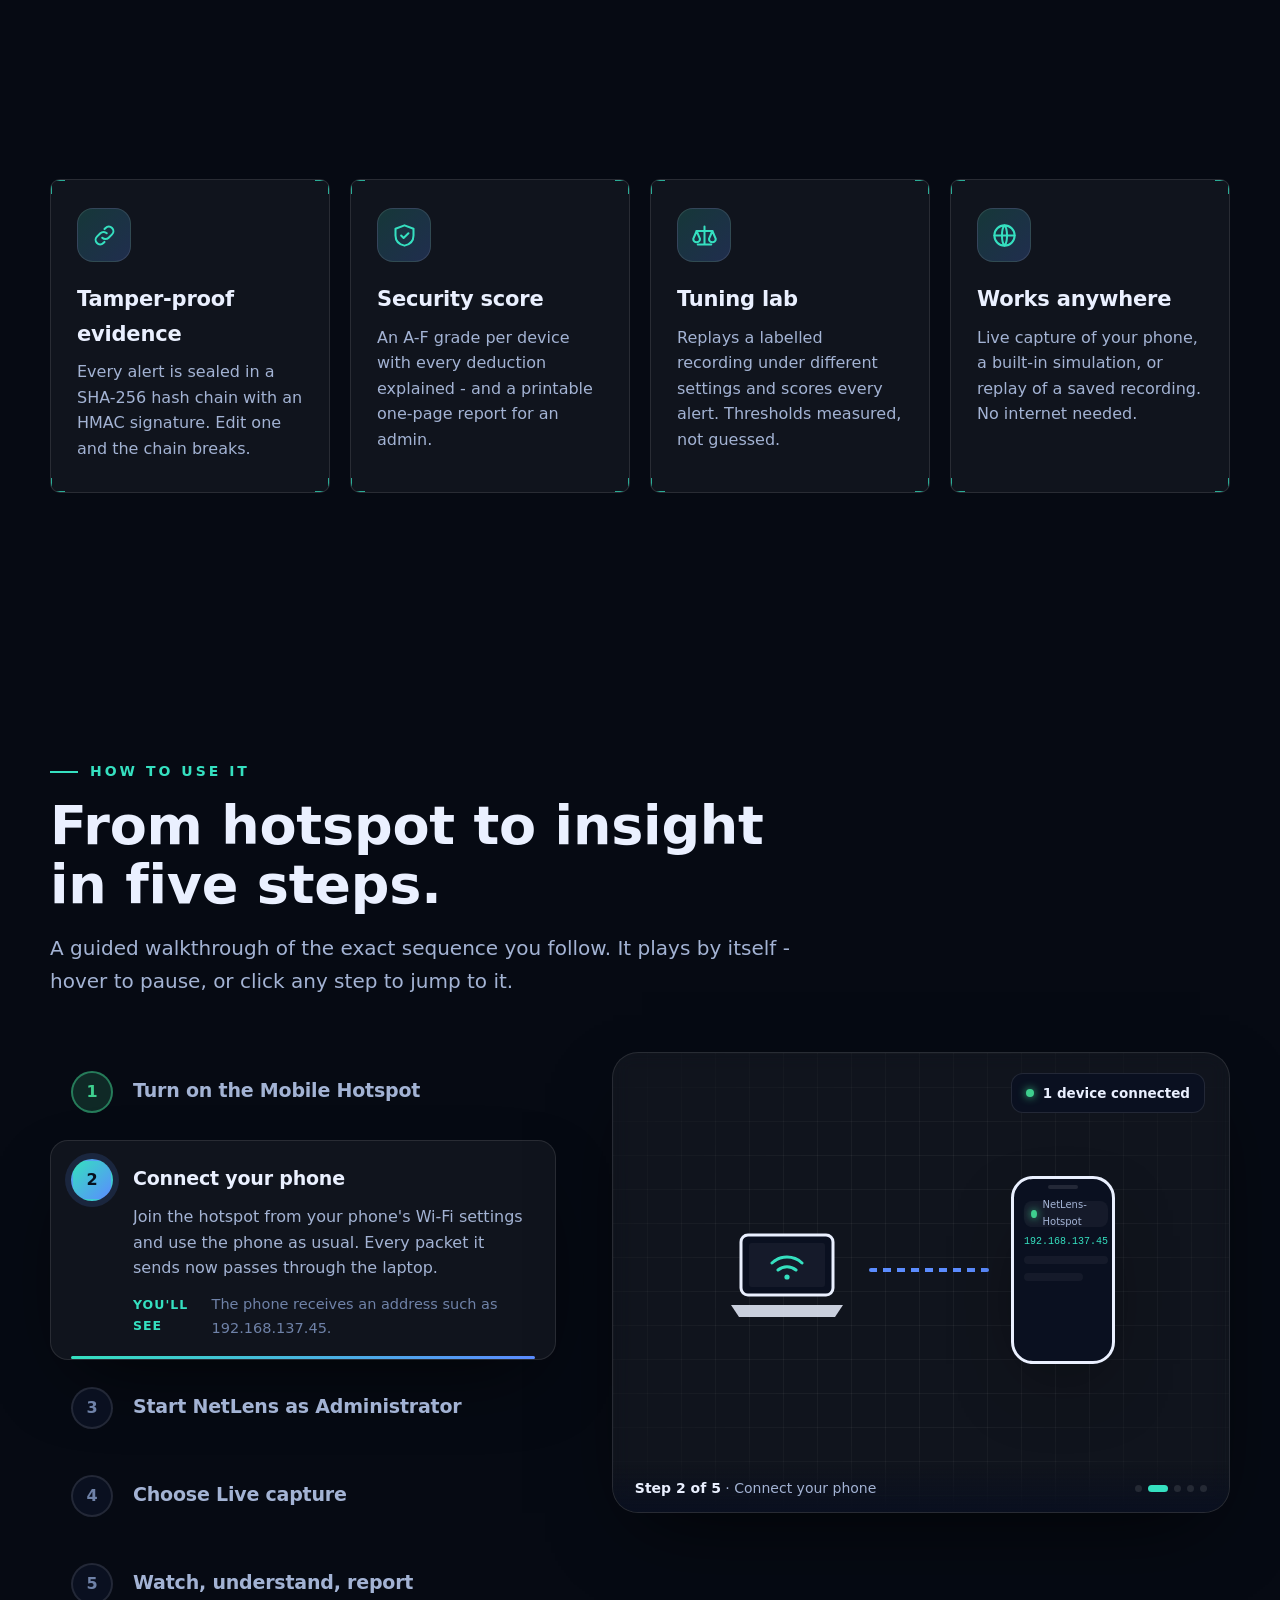
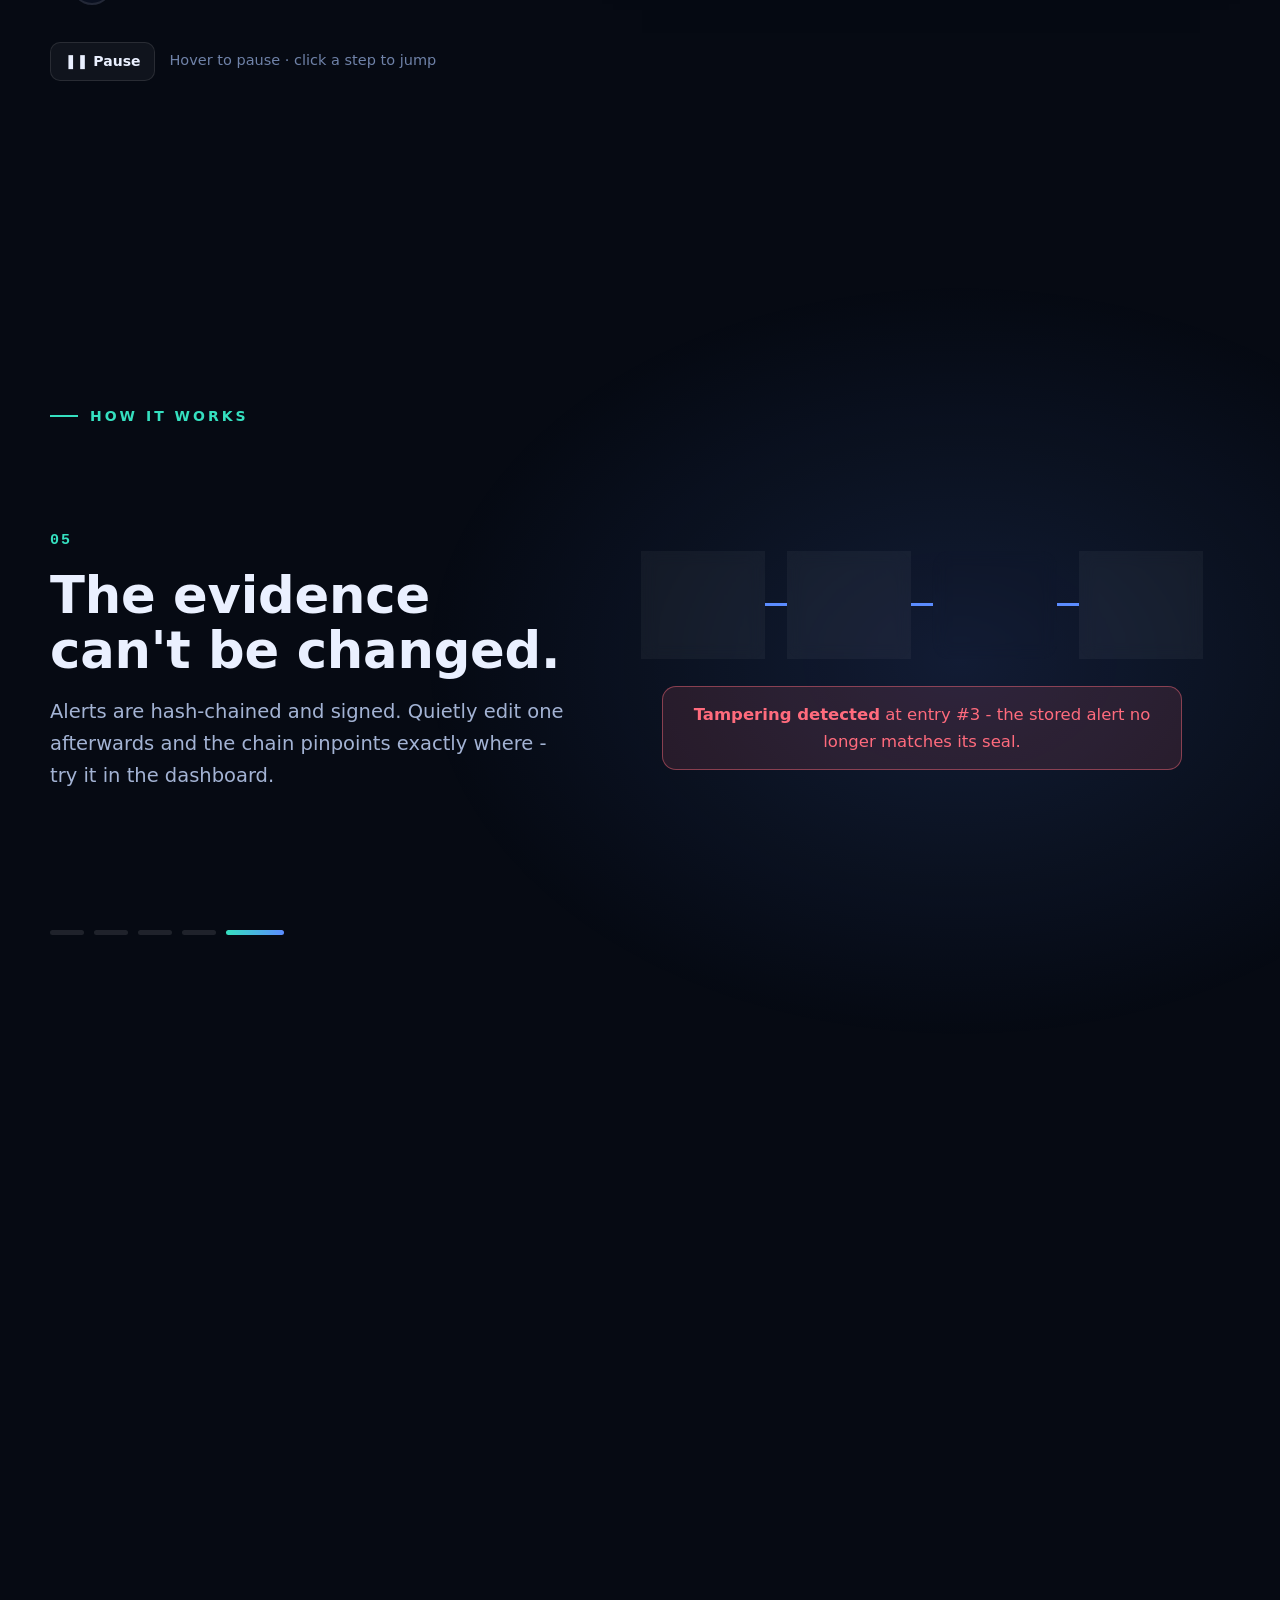
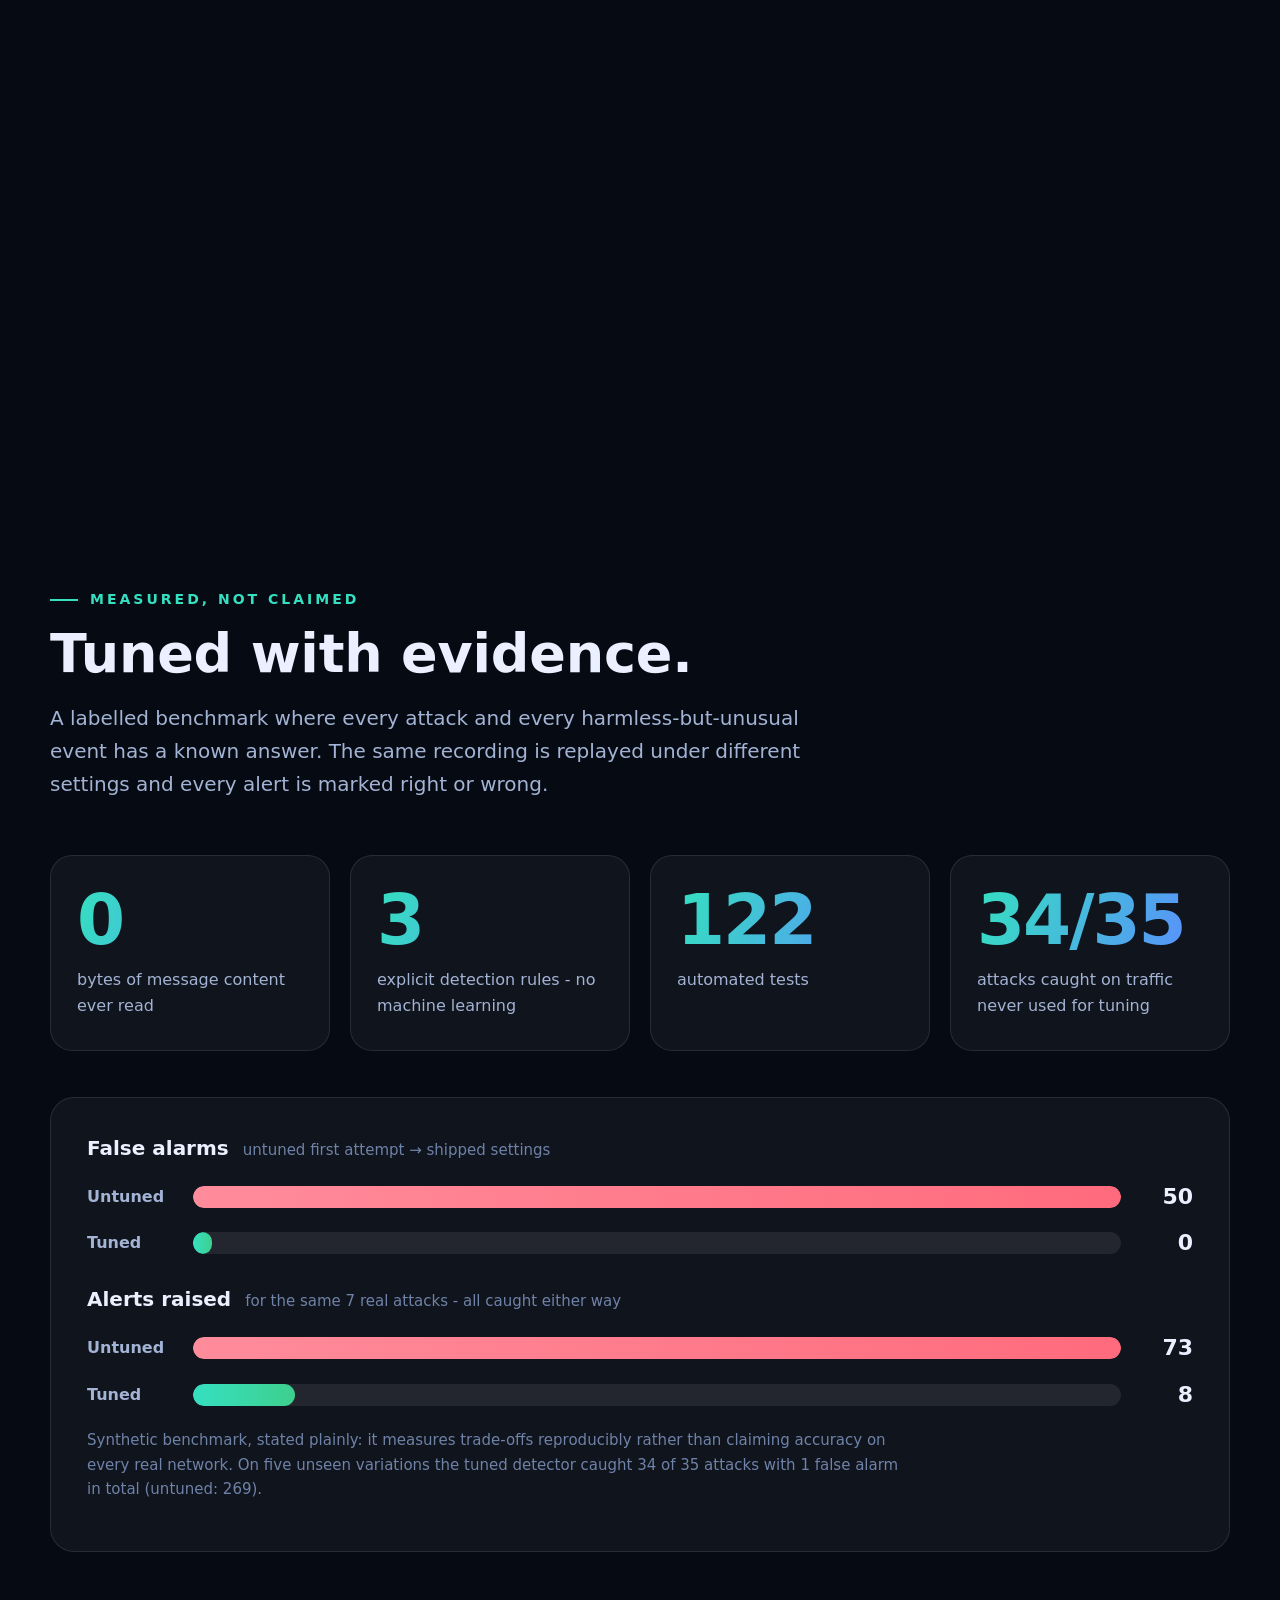
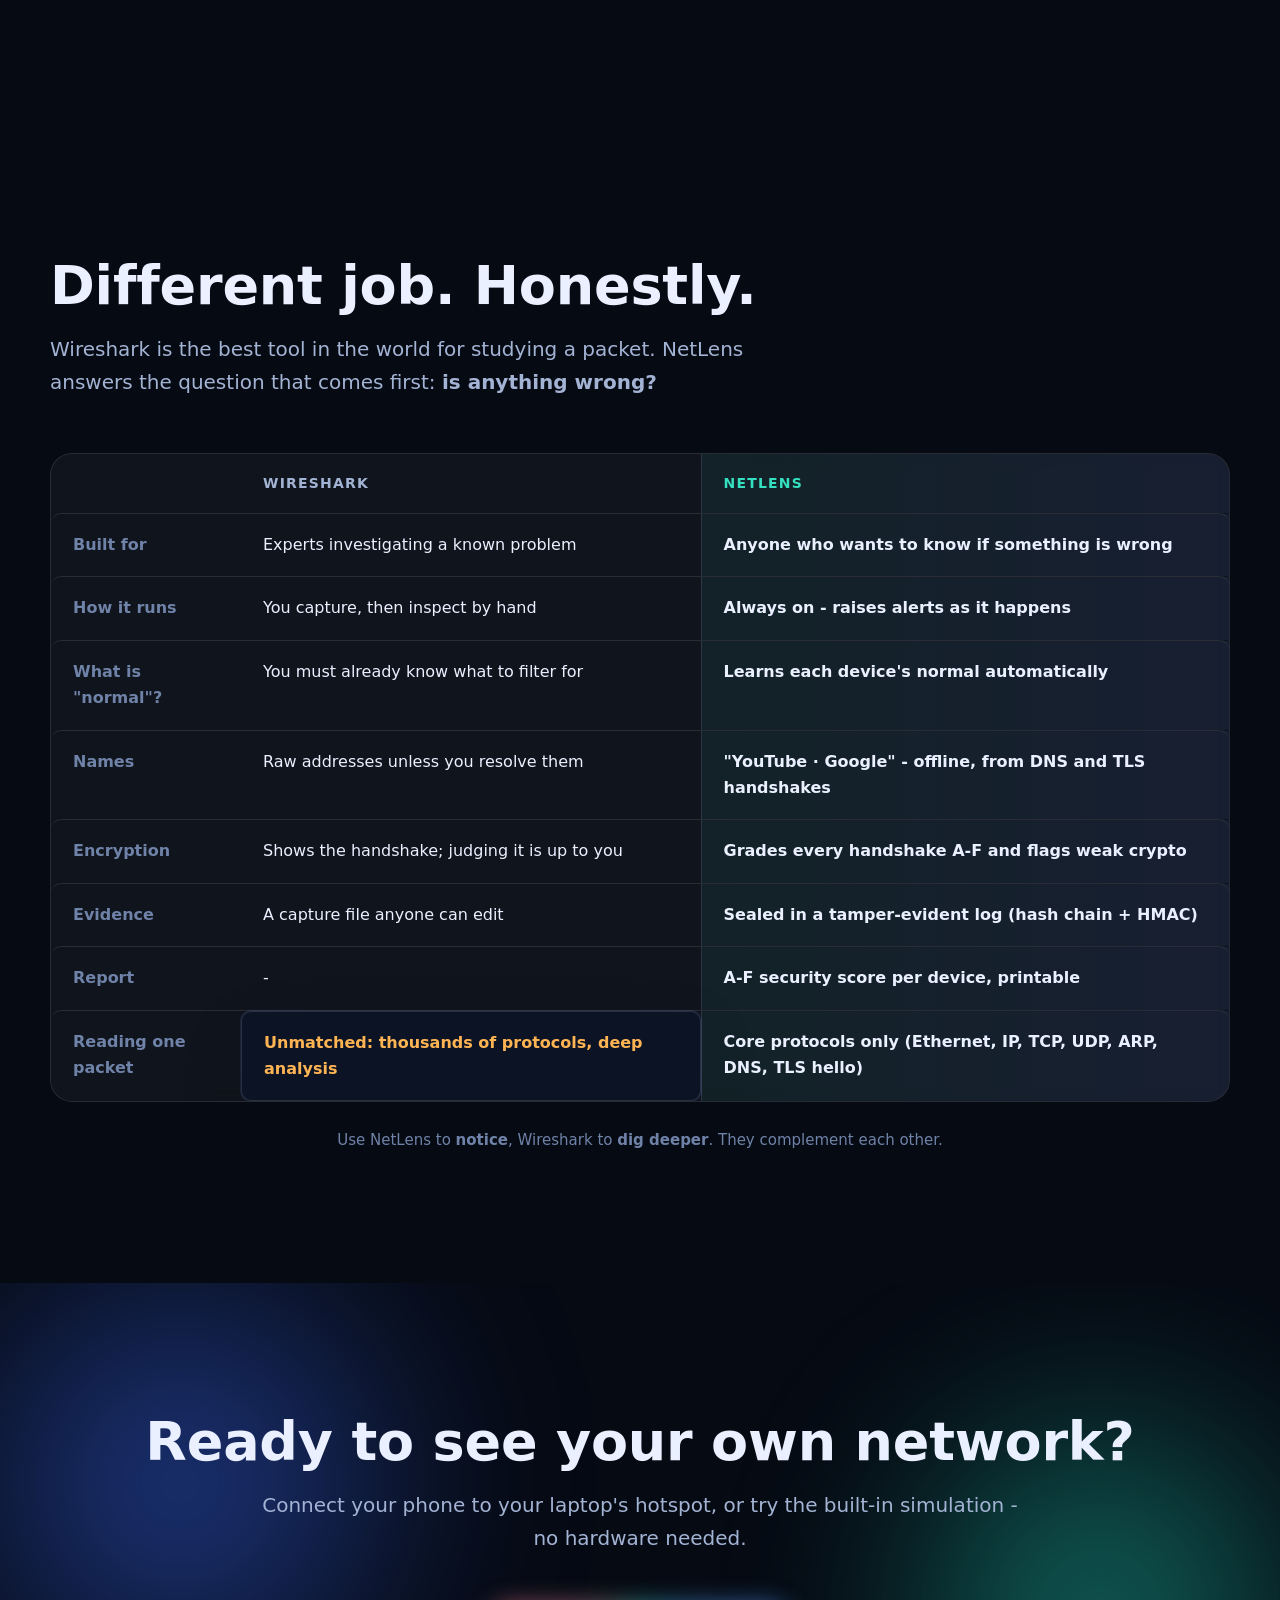
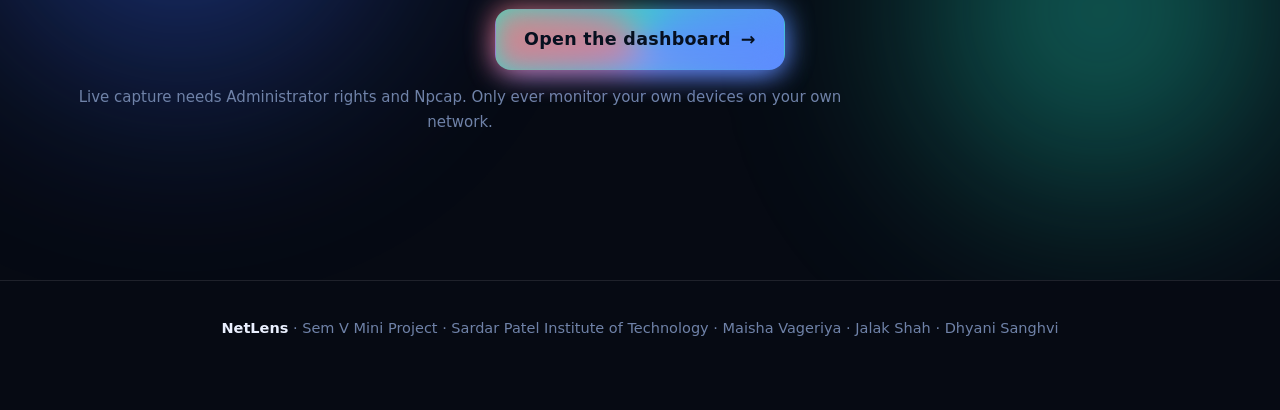
==== commit ce0ab5dd: "Give the UI a distinct viewfinder identity: crop-mark cards, scan beam, display type, reticle grid" ====
--- a/web/static/landing.html
+++ b/web/static/landing.html
@@ -13,7 +13,9 @@
   })();
 </script>
 <link rel="stylesheet" href="css/landing.css">
+<!--USE--><link rel="stylesheet" href="css/landing-use.css"><!--/USE-->
 <!--STORY--><link rel="stylesheet" href="css/landing-story.css"><!--/STORY-->
+<link rel="stylesheet" href="css/identity.css">
 </head>
 <body>
 
@@ -29,7 +31,7 @@
     <b>NetLens</b>
   </a>
   <nav class="links">
-    <a href="#features">Features</a><!--STORY--><a href="#story">How it works</a><a href="#proof">Proof</a><!--/STORY--><a href="#compare">Why not Wireshark?</a>
+    <a href="#features">Features</a><!--USE--><a href="#use">How to use</a><!--/USE--><!--STORY--><a href="#story">How it works</a><a href="#proof">Proof</a><!--/STORY--><a href="#compare">Why not Wireshark?</a>
   </nav>
   <div class="actions">
     <button class="icon-btn" id="themeBtn" aria-label="Switch between dark and light theme" title="Switch theme">
@@ -98,7 +100,24 @@
     </div>
   </section>
 
-  
+  <!--USE-->
+  <!-- ============================================ HOW TO USE (WALKTHROUGH) -->
+  <section id="use" class="section use">
+    <div class="wrap">
+      <div class="eyebrow reveal">How to use it</div>
+      <h2 class="reveal d1">From hotspot to insight<br>in five steps.</h2>
+      <p class="sub reveal d2">A guided walkthrough of the exact sequence you follow. It plays by itself - hover to pause, or click any step to jump to it.</p>
+      <div class="use-grid">
+        <div class="reveal">
+          <div class="u-steps" id="useSteps"></div>
+          <div class="u-controls"><button id="useToggle" type="button">❚❚ Pause</button><span>Hover to pause · click a step to jump</span></div>
+        </div>
+        <div class="reveal d1"><div class="u-stage" id="useStage" aria-live="polite"></div></div>
+      </div>
+    </div>
+  </section>
+  <!--/USE-->
+
   <!--STORY-->
   <!-- =============================================== SCROLL STORY -->
   <section class="story" id="story">
@@ -195,6 +214,7 @@
 </footer>
 
 <script src="js/landing-hero.js"></script>
+<!--USE--><script src="js/landing-use.js"></script><!--/USE-->
 <!--STORY--><script src="js/landing-story.js"></script><!--/STORY-->
 </body>
 </html>
--- a/web/static/css/landing-use.css
+++ b/web/static/css/landing-use.css
@@ -0,0 +1,172 @@
+/* "How to use NetLens" - an auto-advancing, clickable walkthrough with one animated scene per step. */
+
+.use { position: relative; }
+.use-grid { display: grid; grid-template-columns: minmax(0, .9fr) minmax(0, 1.1fr); gap: 56px; align-items: start; }
+@media (max-width: 980px) { .use-grid { grid-template-columns: 1fr; gap: 28px; } }
+
+/* ------------------------------------------------------------ stepper */
+.u-steps { display: grid; gap: 8px; position: relative; }
+.u-step { all: unset; display: grid; grid-template-columns: 46px 1fr; gap: 16px; padding: 18px 20px; border-radius: 18px; border: 1px solid transparent; cursor: pointer; position: relative; overflow: hidden; transition: background .3s, border-color .3s, transform .3s; box-sizing: border-box; }
+.u-step:hover { background: var(--card); }
+.u-step:focus-visible { outline: 2px solid var(--accent); outline-offset: 2px; }
+.u-step .num { width: 42px; height: 42px; border-radius: 50%; display: grid; place-items: center; font-weight: 750; font-size: 16px; border: 2px solid var(--card-b); color: var(--faint); transition: all .35s; background: var(--bg-2); }
+.u-step h3 { margin: 4px 0 0; font-size: 19px; letter-spacing: -.2px; color: var(--muted); transition: color .3s; }
+.u-step .more { display: grid; grid-template-rows: 0fr; transition: grid-template-rows .45s cubic-bezier(.2, .8, .2, 1); }
+.u-step .more > div { overflow: hidden; }
+.u-step p { margin: 10px 0 0; font-size: 16px; color: var(--muted); line-height: 1.6; }
+.u-step .see { margin-top: 12px; font-size: 14.5px; color: var(--faint); display: flex; gap: 8px; align-items: baseline; }
+.u-step .see b { color: var(--accent-2); font-size: 12.5px; letter-spacing: 1px; text-transform: uppercase; }
+.u-step .cmd { display: inline-block; margin-top: 12px; font-family: "Cascadia Mono", Consolas, monospace; font-size: 14px; padding: 5px 12px; border-radius: 9px; background: var(--hex-bg); color: #9fe9d8; border: 1px solid rgba(255, 255, 255, .1); }
+.u-step .bar { position: absolute; left: 20px; right: 20px; bottom: 0; height: 3px; border-radius: 3px; background: transparent; overflow: hidden; }
+.u-step .bar i { display: block; height: 100%; width: 0; background: linear-gradient(90deg, var(--accent-2), var(--accent)); }
+.u-step.on { background: var(--card); border-color: var(--card-b); box-shadow: var(--shadow); }
+.u-step.on .num { background: linear-gradient(135deg, var(--accent-2), var(--accent)); border-color: transparent; color: var(--btn-text); box-shadow: 0 0 0 6px rgba(91, 140, 255, .15); }
+.u-step.on h3 { color: var(--text); }
+.u-step.on .more { grid-template-rows: 1fr; }
+.u-step.on .bar i { animation: ufill var(--dur, 8s) linear forwards; }
+.u-step.done .num { background: rgba(62, 207, 142, .16); border-color: rgba(62, 207, 142, .5); color: var(--ok); }
+.use.paused .u-step.on .bar i { animation-play-state: paused; }
+@keyframes ufill { from { width: 0; } to { width: 100%; } }
+
+.u-controls { display: flex; align-items: center; gap: 14px; margin-top: 18px; color: var(--faint); font-size: 14.5px; }
+.u-controls button { all: unset; cursor: pointer; padding: 7px 14px; border-radius: 10px; border: 1px solid var(--card-b); background: var(--card); color: var(--text); font-weight: 600; font-size: 14px; transition: background .2s; }
+.u-controls button:hover { background: var(--card-hi); }
+
+/* --------------------------------------------------------------- stage */
+.u-stage { position: sticky; top: 96px; aspect-ratio: 1.34 / 1; border-radius: 26px; background: var(--card); border: 1px solid var(--card-b); overflow: hidden; box-shadow: var(--shadow); backdrop-filter: blur(10px); }
+.u-stage::before { content: ""; position: absolute; inset: 0; background-image: linear-gradient(var(--grid) 1px, transparent 1px), linear-gradient(90deg, var(--grid) 1px, transparent 1px); background-size: 34px 34px; mask-image: radial-gradient(ellipse 80% 80% at 50% 50%, #000 40%, transparent 90%); -webkit-mask-image: radial-gradient(ellipse 80% 80% at 50% 50%, #000 40%, transparent 90%); }
+.u-cap { position: absolute; left: 0; right: 0; bottom: 0; padding: 12px 22px; display: flex; align-items: center; gap: 12px; font-size: 14px; color: var(--muted); background: linear-gradient(0deg, var(--bg-2), transparent); z-index: 5; }
+.u-cap b { color: var(--text); }
+.u-cap .dotsrow { margin-left: auto; display: flex; gap: 6px; }
+.u-cap .dotsrow i { width: 7px; height: 7px; border-radius: 50%; background: var(--card-b); transition: all .3s; }
+.u-cap .dotsrow i.on { background: var(--accent-2); width: 20px; border-radius: 6px; }
+
+.u-scene { position: absolute; inset: 0; padding: 26px 26px 52px; display: flex; align-items: center; justify-content: center; gap: 22px; opacity: 0; transform: translateY(18px) scale(.97); transition: opacity .5s, transform .6s cubic-bezier(.2, .8, .2, 1); pointer-events: none; }
+.u-scene.on { opacity: 1; transform: none; }
+.u-scene > * { opacity: 0; }
+.u-scene.on > * { animation: uin .6s cubic-bezier(.2, .8, .2, 1) forwards; animation-delay: var(--d, 0s); }
+@keyframes uin { from { opacity: 0; transform: translateY(14px); } to { opacity: 1; transform: none; } }
+
+.u-card { border-radius: 16px; background: var(--bg-2); border: 1px solid var(--card-b); box-shadow: var(--shadow); padding: 16px 18px; font-size: 14.5px; }
+.u-card small { display: block; color: var(--faint); font-size: 12.5px; }
+.u-row { display: flex; align-items: center; gap: 12px; }
+.u-row b { font-size: 15px; }
+.u-kv { display: flex; justify-content: space-between; gap: 16px; padding: 9px 0; border-top: 1px solid var(--card-b); margin-top: 10px; color: var(--muted); }
+.u-kv b { color: var(--text); }
+.mono { font-family: "Cascadia Mono", Consolas, monospace; }
+.u-reveal { opacity: 0; }
+.u-scene.on .u-reveal { animation: uin .5s ease-out forwards; animation-delay: var(--d, 1s); }
+
+.u-switch { margin-left: auto; width: 46px; height: 26px; border-radius: 99px; background: var(--card-b); position: relative; flex: none; }
+.u-switch i { position: absolute; top: 3px; left: 3px; width: 20px; height: 20px; border-radius: 50%; background: #fff; box-shadow: 0 1px 4px rgba(0, 0, 0, .4); }
+.u-scene.on .u-switch { animation: uswitch .4s ease-out .8s forwards; }
+.u-scene.on .u-switch i { animation: uknob .4s ease-out .8s forwards; }
+@keyframes uswitch { to { background: var(--ok); } }
+@keyframes uknob { to { transform: translateX(20px); } }
+
+/* laptop + waves */
+.u-laptop { position: relative; width: 150px; height: 130px; display: grid; place-items: center; flex: none; }
+.u-laptop svg { width: 120px; height: 100px; overflow: visible; position: relative; z-index: 2; }
+.u-waves i { position: absolute; left: 50%; top: 38%; width: 40px; height: 40px; margin: -20px 0 0 -20px; border-radius: 50%; border: 2px solid var(--accent-2); opacity: 0; }
+.u-scene.on .u-waves i { animation: uwave 2.4s ease-out infinite; animation-delay: calc(1s + var(--k) * .7s); }
+@keyframes uwave { from { opacity: .8; transform: scale(.6); } to { opacity: 0; transform: scale(3.4); } }
+
+/* phone */
+.u-phone { width: 104px; height: 188px; border-radius: 22px; border: 3px solid var(--text); background: var(--bg-2); position: relative; padding: 14px 10px; flex: none; display: grid; align-content: start; gap: 9px; box-shadow: var(--shadow); }
+.u-phone::before { content: ""; position: absolute; top: 6px; left: 50%; width: 30px; height: 4px; border-radius: 3px; background: var(--card-b); transform: translateX(-50%); }
+.u-phone .wifi { height: 26px; border-radius: 8px; background: var(--card); display: flex; align-items: center; gap: 6px; padding: 0 7px; font-size: 10px; color: var(--muted); margin-top: 8px; }
+.u-phone .wifi i { width: 8px; height: 8px; border-radius: 50%; background: var(--faint); }
+.u-scene.on .u-phone .wifi i { animation: uok .4s 2.2s forwards; }
+@keyframes uok { to { background: var(--ok); box-shadow: 0 0 8px var(--ok); } }
+.u-phone .ip { font: 10px "Cascadia Mono", Consolas, monospace; color: var(--accent-2); opacity: 0; }
+.u-scene.on .u-phone .ip { animation: uin .5s 2.6s forwards; }
+.u-phone .ln { height: 8px; border-radius: 4px; background: var(--card); }
+.u-link { position: relative; width: 120px; height: 4px; flex: none; }
+.u-link::before { content: ""; position: absolute; inset: 0; border-radius: 4px; background: repeating-linear-gradient(90deg, var(--accent) 0 8px, transparent 8px 14px); transform-origin: left; transform: scaleX(0); }
+.u-scene.on .u-link::before { animation: uline 1.1s ease-out 1.2s forwards; }
+@keyframes uline { to { transform: scaleX(1); } }
+.u-link i { position: absolute; top: -4px; left: 0; width: 12px; height: 12px; border-radius: 50%; background: var(--accent-2); box-shadow: 0 0 12px var(--accent-2); opacity: 0; }
+.u-scene.on .u-link i { animation: utravel 1.6s linear 2.4s infinite; }
+@keyframes utravel { 0% { left: 0; opacity: 0; } 12% { opacity: 1; } 88% { opacity: 1; } 100% { left: calc(100% - 12px); opacity: 0; } }
+.u-badge { position: absolute; top: 20px; right: 24px; padding: 8px 14px; border-radius: 12px; background: var(--bg-2); border: 1px solid var(--card-b); font-size: 13.5px; font-weight: 650; display: flex; gap: 9px; align-items: center; box-shadow: var(--shadow); }
+.u-badge i { width: 8px; height: 8px; border-radius: 50%; background: var(--ok); box-shadow: 0 0 8px var(--ok); }
+
+/* terminal + UAC */
+.u-term { width: min(470px, 100%); border-radius: 16px; background: var(--hex-bg); border: 1px solid rgba(255, 255, 255, .12); box-shadow: var(--shadow); overflow: hidden; color: #dbe5fb; font: 13.5px/1.9 "Cascadia Mono", Consolas, monospace; position: relative; }
+.u-term .bar { display: flex; align-items: center; gap: 7px; padding: 10px 14px; background: rgba(255, 255, 255, .06); font-size: 12px; color: #8fa0c4; }
+.u-term .bar i { width: 10px; height: 10px; border-radius: 50%; background: #ff5f57; } .u-term .bar i:nth-child(2) { background: #febc2e; } .u-term .bar i:nth-child(3) { background: #28c840; }
+.u-term .body { padding: 14px 18px 18px; min-height: 190px; }
+.u-term .ps { color: #7fe3c4; }
+.u-type { display: inline-block; overflow: hidden; white-space: nowrap; vertical-align: bottom; width: 0; border-right: 2px solid #9fe9d8; }
+.u-scene.on .u-type { animation: utype var(--dur, 1.8s) steps(var(--n, 18)) var(--d, .6s) forwards, ucaret .7s step-end infinite; }
+@keyframes utype { to { width: calc(var(--n) * 1ch); } }
+@keyframes ucaret { 50% { border-color: transparent; } }
+.u-line { opacity: 0; color: #a9b8d8; }
+.u-scene.on .u-line { animation: uin .4s ease-out forwards; animation-delay: var(--d, 2.6s); }
+.u-line.ok { color: #7fe3c4; }
+.u-uac { position: absolute; left: 50%; top: 50%; width: 270px; transform: translate(-50%, -40%) scale(.9); opacity: 0; border-radius: 14px; background: #1f2937; border: 1px solid #3b4a63; color: #e5edf9; font: 13px/1.5 "Segoe UI", sans-serif; box-shadow: 0 20px 50px rgba(0, 0, 0, .6); padding: 14px 16px; z-index: 4; }
+.u-uac b { display: block; margin-bottom: 4px; font-size: 14px; }
+.u-uac .btns { display: flex; gap: 8px; margin-top: 12px; }
+.u-uac .btns span { flex: 1; text-align: center; padding: 6px 0; border-radius: 6px; background: #374151; }
+.u-uac .btns .yes { background: #2563eb; }
+.u-scene.on .u-uac { animation: uuac 2.7s ease-out 3.6s forwards; }
+@keyframes uuac { 0% { opacity: 0; transform: translate(-50%, -40%) scale(.9); } 12% { opacity: 1; transform: translate(-50%, -50%) scale(1); } 80% { opacity: 1; transform: translate(-50%, -50%) scale(1); } 100% { opacity: 0; transform: translate(-50%, -50%) scale(.96); } }
+.u-cursor { position: absolute; width: 18px; height: 18px; left: 82%; top: 88%; z-index: 6; opacity: 0; pointer-events: none; }
+.u-cursor svg { width: 18px; height: 18px; fill: #fff; stroke: #111; stroke-width: 1.5; }
+.u-scene.on .u-cursor { animation: ucur 2.2s ease-in-out 4.2s forwards; }
+@keyframes ucur { 0% { opacity: 0; left: 86%; top: 90%; } 15% { opacity: 1; } 70% { opacity: 1; left: 58%; top: 62%; } 80% { left: 58%; top: 62%; transform: scale(.85); } 100% { opacity: 0; left: 58%; top: 62%; transform: scale(1); } }
+.u-url { margin-top: 6px; display: inline-block; padding: 2px 10px; border-radius: 8px; background: rgba(53, 224, 192, .12); color: #7fe3c4; }
+
+/* wizard checks */
+.u-wiz { width: min(430px, 100%); }
+.u-wiz h4 { margin: 0 0 4px; font-size: 17px; }
+.u-check { display: flex; align-items: center; gap: 12px; padding: 11px 0; border-top: 1px solid var(--card-b); font-size: 15px; }
+.u-check:first-of-type { border-top: 0; }
+.u-check .st { position: relative; width: 26px; height: 26px; flex: none; }
+.u-check .st i { position: absolute; inset: 0; border-radius: 50%; }
+.u-check .sp { border: 3px solid var(--card-b); border-top-color: var(--accent); animation: uspin .8s linear infinite; }
+.u-check .okc { background: rgba(62, 207, 142, .18); color: var(--ok); display: grid; place-items: center; font-style: normal; font-weight: 800; font-size: 14px; opacity: 0; }
+.u-scene.on .u-check .sp { animation: uspin .8s linear infinite, ufade .25s ease-out forwards; animation-delay: 0s, calc(var(--d) + .9s); }
+.u-scene.on .u-check .okc { animation: uin .35s ease-out forwards; animation-delay: calc(var(--d) + .95s); }
+@keyframes uspin { to { transform: rotate(360deg); } }
+@keyframes ufade { to { opacity: 0; } }
+.u-check small { margin-left: auto; font-size: 12.5px; color: var(--faint); }
+.u-go { margin-top: 14px; padding: 12px 0; text-align: center; border-radius: 12px; font-weight: 700; background: linear-gradient(120deg, var(--accent-2), var(--accent)); color: var(--btn-text); opacity: .35; position: relative; overflow: hidden; }
+.u-scene.on .u-go { animation: ugo .5s ease-out 3.3s forwards; }
+@keyframes ugo { to { opacity: 1; box-shadow: 0 0 0 6px rgba(91, 140, 255, .25); } }
+.u-capt { margin-top: 12px; display: flex; align-items: center; gap: 10px; font-size: 14px; color: var(--ok); opacity: 0; }
+.u-capt i { width: 9px; height: 9px; border-radius: 50%; background: var(--ok); animation: ublink 1.1s infinite; }
+@keyframes ublink { 50% { opacity: .3; } }
+.u-scene.on .u-capt { animation: uin .5s ease-out 3.9s forwards; }
+
+/* mini dashboard */
+.u-dash { width: min(500px, 100%); display: grid; gap: 11px; }
+.u-ban { position: relative; height: 70px; border-radius: 14px; overflow: hidden; border: 1px solid var(--card-b); }
+.u-ban > div { position: absolute; inset: 0; display: flex; align-items: center; gap: 12px; padding: 0 16px; font-size: 15px; }
+.u-ban b { display: block; font-size: 17px; } .u-ban small { color: inherit; opacity: .85; font-size: 12.5px; }
+.u-ban .wait { background: rgba(255, 180, 84, .14); color: var(--warn); }
+.u-ban .good { background: rgba(62, 207, 142, .16); color: var(--ok); opacity: 0; }
+.u-ban .bad { background: rgba(255, 107, 125, .16); color: var(--bad); opacity: 0; }
+.u-scene.on .u-ban .wait { animation: ufade .4s ease-out 2.2s forwards; }
+.u-scene.on .u-ban .good { animation: uband 2.2s ease-out 2.2s forwards; }
+.u-scene.on .u-ban .bad { animation: uin .5s ease-out 4.6s forwards; }
+@keyframes uband { 0% { opacity: 0; } 15%, 70% { opacity: 1; } 100% { opacity: 0; } }
+.u-tiles { display: grid; grid-template-columns: repeat(3, 1fr); gap: 10px; }
+.u-tile { border-radius: 12px; background: var(--bg-2); border: 1px solid var(--card-b); padding: 10px 12px; }
+.u-tile b { font-size: 22px; letter-spacing: -.5px; display: block; line-height: 1.2; }
+.u-tile small { color: var(--faint); font-size: 12px; }
+.u-alert { border-radius: 12px; border: 1px solid rgba(255, 107, 125, .5); background: rgba(255, 107, 125, .1); padding: 11px 14px; display: flex; gap: 12px; align-items: center; font-size: 14px; }
+.u-alert b { color: var(--bad); }
+.u-alert span { margin-left: auto; font-weight: 700; font-size: 18px; color: var(--bad); }
+.u-grades { display: flex; gap: 8px; align-items: center; font-size: 13px; color: var(--muted); }
+.u-grades i { font-style: normal; font-weight: 800; width: 28px; height: 28px; display: grid; place-items: center; border-radius: 8px; }
+.u-grades .a { background: rgba(62, 207, 142, .18); color: var(--ok); }
+.u-grades .f { background: rgba(255, 92, 138, .18); color: #ff7ea0; }
+.u-print { margin-left: auto; padding: 7px 14px; border-radius: 10px; font-weight: 650; border: 1px solid var(--card-b); background: var(--bg-2); }
+.u-scene.on .u-print { animation: uprint 1s ease-out 6s forwards; }
+@keyframes uprint { to { background: linear-gradient(120deg, var(--accent-2), var(--accent)); color: var(--btn-text); border-color: transparent; } }
+
+@media (max-width: 640px) { .u-scene { padding: 18px 14px 50px; gap: 12px; } .u-laptop { width: 90px; } .u-link { width: 60px; } .u-phone { width: 86px; height: 160px; } }
+
+.u-alert { opacity: 0; }
+.u-scene.on .u-alert { animation: uin .5s ease-out 4.6s forwards; }
--- a/web/static/css/identity.css
+++ b/web/static/css/identity.css
@@ -0,0 +1,120 @@
+/* NetLens visual identity - "viewfinder / instrument panel".
+   A lens-and-reticle vocabulary used everywhere: crop-mark corners on cards, a sweeping scan beam,
+   mono-spaced technical labels, a DIN-style display face for numbers and titles, and a registration-mark
+   grid behind the page. Purely additive (loaded last); no web fonts, works offline. */
+
+:root {
+  --display: "Bahnschrift", "Segoe UI Variable Display", "Segoe UI", system-ui, sans-serif;
+  --reticle: var(--accent-2);
+}
+
+/* ---------- typography: DIN-like display face for titles and numbers, mono for labels ---------- */
+.topbar h1, .card-head h2, .card > h2, .hero h2, .wizard h2, .brand b, .tile .num,
+.landing h1, .hero h1, .section h2, .story-copy h2, .final h2, .stage h3, .card h3 {
+  font-family: var(--display); font-weight: 600; letter-spacing: -.2px;
+}
+.tile .num { font-weight: 600; font-stretch: 100%; letter-spacing: -1.4px; }
+.nav-group, .eyebrow, .tile .sub, table.t th, .card-head .hint {
+  font-family: var(--mono);
+}
+.nav-group { letter-spacing: 1.6px; font-size: 11.5px; display: flex; align-items: center; gap: 10px; }
+.nav-group::after { content: ""; flex: 1; height: 1px; background: repeating-linear-gradient(90deg, var(--border-2) 0 1px, transparent 1px 6px); }
+
+/* ---------- backdrop: registration-mark grid ---------- */
+body::before {
+  content: ""; position: fixed; inset: 0; z-index: -1; pointer-events: none; opacity: .55;
+  background:
+    radial-gradient(circle, var(--border-2) 1px, transparent 1.3px) 0 0 / 26px 26px,
+    linear-gradient(var(--border) 1px, transparent 1px) 0 0 / 130px 130px,
+    linear-gradient(90deg, var(--border) 1px, transparent 1px) 0 0 / 130px 130px;
+  -webkit-mask-image: radial-gradient(ellipse at 70% 0%, #000 0%, transparent 70%);
+  mask-image: radial-gradient(ellipse at 70% 0%, #000 0%, transparent 70%);
+}
+
+/* ---------- crop-mark corners: the signature ---------- */
+.main .card, .main .tile, .main .choice, .main .rule-card, .main .hero, .section .card {
+  --b: 15px; --t: 2px;
+  position: relative; border-radius: 10px;
+}
+.main .card::after, .main .tile::after, .main .choice::after, .main .rule-card::after, .section .card::after {
+  content: ""; position: absolute; inset: -1px; border-radius: 10px; pointer-events: none;
+  opacity: .75; transition: opacity .25s, inset .25s;
+  background:
+    linear-gradient(var(--reticle), var(--reticle)) top left / var(--b) var(--t) no-repeat,
+    linear-gradient(var(--reticle), var(--reticle)) top left / var(--t) var(--b) no-repeat,
+    linear-gradient(var(--reticle), var(--reticle)) top right / var(--b) var(--t) no-repeat,
+    linear-gradient(var(--reticle), var(--reticle)) top right / var(--t) var(--b) no-repeat,
+    linear-gradient(var(--reticle), var(--reticle)) bottom left / var(--b) var(--t) no-repeat,
+    linear-gradient(var(--reticle), var(--reticle)) bottom left / var(--t) var(--b) no-repeat,
+    linear-gradient(var(--reticle), var(--reticle)) bottom right / var(--b) var(--t) no-repeat,
+    linear-gradient(var(--reticle), var(--reticle)) bottom right / var(--t) var(--b) no-repeat;
+}
+.main .card:hover::after, .main .tile:hover::after, .main .choice:hover::after, .main .rule-card:hover::after, .section .card:hover::after { opacity: 1; inset: -4px; }
+
+/* ---------- tiles read like gauges ---------- */
+.tile { border-left: 3px solid var(--reticle); }
+.tile .lbl { font-family: var(--display); letter-spacing: .3px; text-transform: uppercase; font-size: 14px; color: var(--muted); font-weight: 600; }
+
+/* ---------- sidebar: logo aperture sweeps, active item has a scan bar ---------- */
+.brand { position: relative; }
+.brand svg { overflow: visible; }
+.brand::before {
+  content: ""; position: absolute; left: 10px; top: 2px; width: 42px; height: 42px; border-radius: 50%;
+  background: conic-gradient(from 0deg, transparent 0 78%, color-mix(in srgb, var(--reticle) 70%, transparent) 100%);
+  -webkit-mask: radial-gradient(circle, transparent 54%, #000 56%); mask: radial-gradient(circle, transparent 54%, #000 56%);
+  animation: sweep 3.6s linear infinite; pointer-events: none;
+}
+@keyframes sweep { to { transform: rotate(360deg); } }
+.brand b { font-size: 24px; letter-spacing: 1.2px; text-transform: uppercase; }
+.brand small { font-family: var(--mono); letter-spacing: .4px; }
+.nav a { border-radius: 8px; font-family: var(--display); letter-spacing: .25px; font-size: 17px; }
+.nav a.active { background: linear-gradient(90deg, var(--accent-soft), transparent); box-shadow: inset 3px 0 0 var(--reticle); }
+.nav a.active::after { content: "▸"; margin-left: auto; color: var(--reticle); font-size: 13px; }
+.nav a.active .count + *, .nav a .count:not(.zero) { margin-left: auto; }
+
+/* ---------- topbar: a slow scan beam under the header ---------- */
+.topbar { position: relative; }
+.topbar::after {
+  content: ""; position: absolute; left: 0; right: 0; bottom: -1px; height: 2px; pointer-events: none;
+  background: linear-gradient(90deg, transparent, var(--reticle) 45%, var(--accent) 55%, transparent) 0 0 / 28% 100% no-repeat;
+  animation: beam 5.5s ease-in-out infinite alternate;
+}
+@keyframes beam { from { background-position: 0 0; } to { background-position: 100% 0; } }
+.topbar h1::before { content: "◉"; color: var(--reticle); font-size: .58em; margin-right: 12px; vertical-align: .22em; }
+
+/* ---------- buttons and badges: squarer, more instrument-like ---------- */
+.btn { border-radius: 8px; font-family: var(--display); letter-spacing: .3px; font-weight: 600; }
+.badge { border-radius: 6px; font-family: var(--mono); font-size: 12.5px; letter-spacing: .3px; text-transform: uppercase; }
+.banner { border-radius: 10px; border-left-width: 4px; }
+
+/* ---------- landing page ---------- */
+.hero h1 { letter-spacing: -1.5px; }
+.hero h1 .grad .w { background: linear-gradient(100deg, #5ff5cf, #c8ff6b 60%, #ffd36b); -webkit-background-clip: text; background-clip: text; color: transparent; }
+.eyebrow { letter-spacing: 3px; display: inline-flex; align-items: center; gap: 12px; }
+.eyebrow::before { content: ""; width: 28px; height: 2px; background: var(--reticle); }
+.section h2 { font-size: clamp(34px, 4.4vw, 54px); }
+.marquee span { text-transform: uppercase; letter-spacing: 1.8px; font-size: 13px; }
+.crow, .win, .hex { border-radius: 10px; }
+.scroll-cue { border-color: var(--reticle); }
+
+/* a centre-hair reticle over the hero network, like a camera focus point */
+.hero { position: relative; }
+.hero::before {
+  content: ""; position: absolute; right: 12%; top: 22%; width: 120px; height: 120px; pointer-events: none; opacity: .5;
+  background:
+    linear-gradient(var(--reticle), var(--reticle)) center / 1px 100% no-repeat,
+    linear-gradient(var(--reticle), var(--reticle)) center / 100% 1px no-repeat;
+  -webkit-mask: radial-gradient(circle, transparent 18px, #000 19px, #000 60px, transparent 61px);
+  mask: radial-gradient(circle, transparent 18px, #000 19px, #000 60px, transparent 61px);
+  animation: sweep 24s linear infinite;
+}
+
+@media (prefers-reduced-motion: reduce) {
+  .brand::before, .topbar::after, .hero::before { animation: none; }
+}
+@media print {
+  body::before, .brand::before, .topbar::after, .card::after, .tile::after { display: none !important; }
+}
+
+/* the focus reticle belongs to the landing hero only, not the dashboard banner */
+.main .hero::before { display: none; }
